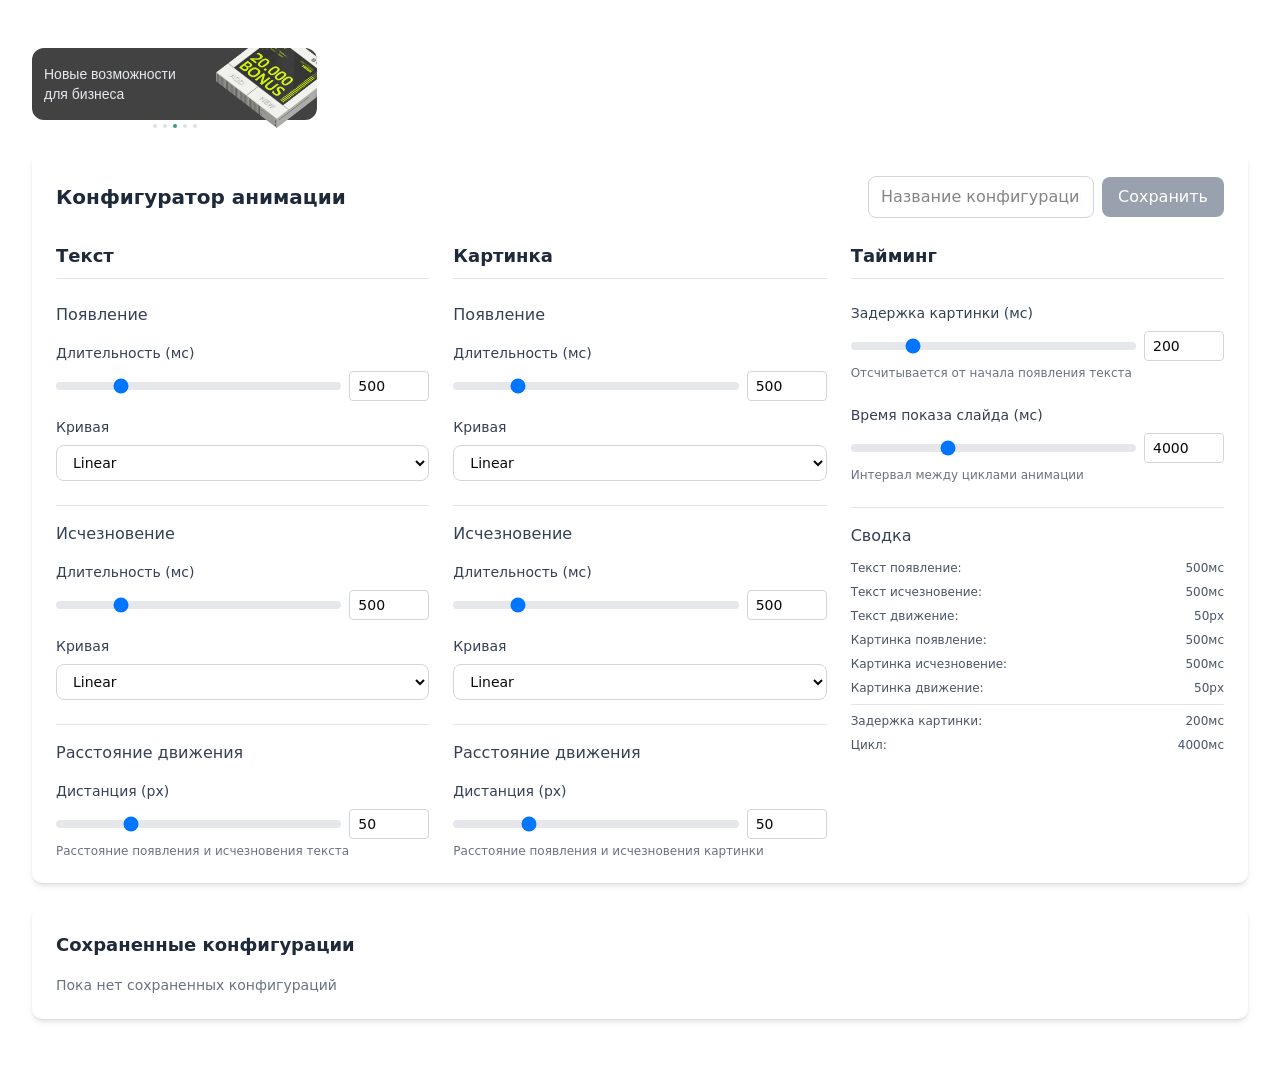
==== index.html @ 995ce8f1 "init" ====
<!doctype html>
<!-- saved from url=(0041)https://zaffre-input-53013855.figma.site/ -->
<html lang="en">
  <head>
    <meta http-equiv="Content-Type" content="text/html; charset=UTF-8" />

    <noscript>
      <style>
        #container {
          display: none;
        }
      </style>
    </noscript>

    <meta name="viewport" content="width=device-width, initial-scale=1" />
    <meta name="color-scheme" content="light dark" />
    <link
      rel="preload"
      href="./files/sites-runtime.33e2ee7bb17c42f7a05f714ed67ab906b1bcf091eed03f65b17c30067e8dbd40.js"
      as="script"
      crossorigin=""
    />
    <link
      rel="preload"
      href="./_components/v2/6a77765667ac644feba2168e6956f814914cbc29.js"
      as="script"
      crossorigin=""
    />
    <link
      rel="preload"
      href="./_json/efdc1a0b-e79f-48b9-a62d-fa01b9e9d034/_index.json"
      as="fetch"
    />
    <style id="reset-css">
      @layer figreset,figoverridable,reset,theme,base,figutils,components,utilities;
      @layer figoverridable {
        :root {
          font-synthesis: none;
        }
      }
      @layer figutils {
        :root {
          --banner-height: 48px;
          --banner-height-v2: 40px;
          --full-height-with-banner: calc(100dvh - var(--banner-height));
        }
        @media (max-width: 600px) {
          .banner-v2-container {
            left: 0 !important;
            right: 0 !important;
            margin: 0 auto !important;
          }
        }
        .wrapper-with-banner .min-h-screen {
          min-height: var(--full-height-with-banner);
        }
        .wrapper-with-banner .h-screen {
          height: var(--full-height-with-banner);
        }
      }
    </style>
    <style id="font-faces-0"></style>
    <style id="body-background-color">
      body:has([data-breakpoint-id='node-0_4']) {
        background-color: #fff;
      }
    </style>
    <style id="ssr-css">
      #container .css-uwf2km {
        position: relative;
        flex: 1 0 0;
        display: block;
      }
      #container .css-exq74d {
        min-width: 1px;
        min-height: 1px;
        width: 100%;
        height: 100dvh;
      }
      #container .css-j9f0op {
        width: 100%;
        height: 100%;
      }
    </style>
    <script>
      window.__serverRenderedCSSClassNames = {
        'css-uwf2km':
          '{"position":"relative","flex":"1 0 0","display":"block"}',
        'css-exq74d':
          '{"minWidth":1,"minHeight":1,"width":"100%","height":"100dvh"}',
        'css-j9f0op': '{"width":"100%","height":"100%"}',
      };
    </script>
    <meta
      id="meta-6e6nez"
      name="description"
      content="Enhance your website with dynamic, looping banner animations that seamlessly transition content by fading out text and images for a captivating user experience."
    />
    <meta id="meta-kzxqnz" name="title" content="Добавить анимацию баннера" />
    <meta id="meta-yw3oin" name="robots" content="noindex" />
    <meta id="meta-1ab1uk" name="twitter:card" content="summary_large_image" />
    <meta
      id="meta-fnr44y"
      name="twitter:url"
      content="https://zaffre-input-53013855.figma.site/"
    />
    <meta
      id="meta-guh5e0"
      name="twitter:title"
      content="Добавить анимацию баннера"
    />
    <meta
      id="meta-blaiqk"
      name="twitter:description"
      content="Enhance your website with dynamic, looping banner animations that seamlessly transition content by fading out text and images for a captivating user experience."
    />
    <meta
      id="meta-duuiu5"
      property="og:title"
      content="Добавить анимацию баннера"
    />
    <meta
      id="meta-ogv755"
      property="og:description"
      content="Enhance your website with dynamic, looping banner animations that seamlessly transition content by fading out text and images for a captivating user experience."
    />
    <meta id="meta-zfz6ci" property="og:type" content="website" />
    <meta
      id="meta-oncyjb"
      property="og:url"
      content="https://zaffre-input-53013855.figma.site/"
    />
    <meta
      id="meta-xc6xl4"
      property="og:site_name"
      content="Добавить анимацию баннера"
    />
    <title id="title-nl6uei">Добавить анимацию баннера</title>
    <link
      rel="stylesheet"
      href="./files/6a77765667ac644feba2168e6956f814914cbc29.css"
    />
  </head>
  <body>
    <script data-template-id="country-code">
      window.__cf_country = 'RU';
    </script>
    <script type="module">
      import { SitesRuntime } from './files/sites-runtime.33e2ee7bb17c42f7a05f714ed67ab906b1bcf091eed03f65b17c30067e8dbd40.js';
      const sitesRuntime = new SitesRuntime({
        container: document.getElementById('container'),
        env: 'published',
        bundleId: 'efdc1a0b-e79f-48b9-a62d-fa01b9e9d034',

        loadComponentsOverNetwork: true,
        assetsVersion: 'v11',
        fontsVersion: 'v1',
        videosVersion: 'v1',
        codeComponentsVersion: 'v2',
        withBaseStyles: false,
        reportingDomain: 'https://www.figma.com',
        bundleCreationDate: '2026-03-18 10:50:00 UTC',
        isFigmake: true,
        enableMetaTags: true,
      });
    </script>

    <div id="container">
      <div>
        <div>
          <div class="tailwind css-uwf2km css-exq74d">
            <div class="min-h-screen w-full bg-white overflow-y-auto">
              <div class="flex flex-col gap-[24px] px-8 py-12">
                <div
                  class="content-stretch flex flex-col gap-[4px] items-start relative w-[285px]"
                  data-name="Widget/PromoBanners"
                >
                  <div
                    class="content-stretch flex flex-col items-start relative shrink-0 w-[285px]"
                    data-name="BannerBlock"
                  >
                    <div
                      class="h-[72px] relative rounded-[12px] shrink-0 w-full"
                      data-name="BannerContent"
                      style="background-color: rgb(66, 66, 66)"
                    >
                      <div
                        class="absolute h-[72px] left-[183px] top-0 w-[102px]"
                        data-name="Image"
                      >
                        <div
                          class="absolute h-[104px] left-0 mask-alpha mask-intersect mask-no-clip mask-no-repeat mask-position-[0px_24px] mask-size-[102px_80px] top-[-24px] w-[134px]"
                          data-name="Image"
                          style="
                            mask-image: url('data:image/svg+xml,%3Csvg%20preserveAspectRatio%3D%22none%22%20width%3D%22100%25%22%20height%3D%22100%25%22%20overflow%3D%22visible%22%20style%3D%22display%3A%20block%3B%22%20viewBox%3D%220%200%20102%2080%22%20fill%3D%22none%22%20xmlns%3D%22http%3A%2F%2Fwww.w3.org%2F2000%2Fsvg%22%3E%0A%3Cpath%20id%3D%22Mask%22%20d%3D%22M0%200H90C96.6274%200%20102%205.37258%20102%2012V80H0V0Z%22%20fill%3D%22var(--fill-0%2C%20%23D9D9D9)%22%2F%3E%0A%3C%2Fsvg%3E%0A');
                          "
                        >
                          <div
                            class="absolute inset-0 overflow-hidden pointer-events-none"
                          >
                            <img
                              alt=""
                              class="absolute h-[114.94%] left-[-3.82%] top-[-4.17%] w-[108.35%]"
                              src="./_assets/v11/16a9fde8a5bc0a83aedd938e24d56d8e72f2ae4b.webp"
                              style="opacity: 1; transform: none"
                            />
                          </div>
                        </div>
                      </div>
                      <div
                        class="absolute left-[12px] top-[16px] w-[171px] overflow-hidden"
                      >
                        <div
                          class="content-stretch flex flex-col items-start w-full"
                          data-name="Text"
                          style="opacity: 1; transform: none"
                        >
                          <p
                            class="font-[&#39;SB_Sans_Interface:Semibold&#39;,sans-serif] leading-[20px] not-italic relative shrink-0 text-[#e6e8ef] text-[14px] w-full"
                          >
                            <span
                              >Новые возможности<br aria-hidden="true" /></span
                            ><span>для бизнеса</span>
                          </p>
                        </div>
                      </div>
                    </div>
                  </div>
                  <div
                    class="content-stretch flex flex-col items-center relative shrink-0 w-full"
                    data-name="Timeline Layout"
                  >
                    <div
                      class="content-stretch flex gap-[6px] h-[4px] items-start relative shrink-0"
                      data-name="TimeLine Pager"
                    >
                      <div
                        class="rounded-[4px] shrink-0 size-[4px] transition-colors duration-300"
                        data-name="Step"
                        style="background-color: rgb(221, 224, 234)"
                      ></div>
                      <div
                        class="rounded-[4px] shrink-0 size-[4px] transition-colors duration-300"
                        data-name="Step"
                        style="background-color: rgb(221, 224, 234)"
                      ></div>
                      <div
                        class="rounded-[4px] shrink-0 size-[4px] transition-colors duration-300"
                        data-name="Step"
                        style="background-color: rgb(56, 159, 116)"
                      ></div>
                      <div
                        class="rounded-[4px] shrink-0 size-[4px] transition-colors duration-300"
                        data-name="Step"
                        style="background-color: rgb(221, 224, 234)"
                      ></div>
                      <div
                        class="rounded-[4px] shrink-0 size-[4px] transition-colors duration-300"
                        data-name="Step"
                        style="background-color: rgb(221, 224, 234)"
                      ></div>
                    </div>
                  </div>
                </div>
                <div class="w-full bg-white rounded-lg shadow-md p-6">
                  <div class="flex items-center justify-between mb-6">
                    <h2 class="text-xl font-semibold text-gray-800">
                      Конфигуратор анимации
                    </h2>
                    <div class="flex items-center gap-2">
                      <input
                        type="text"
                        placeholder="Название конфигурации"
                        class="px-3 py-2 border border-gray-300 rounded-md focus:outline-none focus:ring-2 focus:ring-blue-500"
                        value=""
                      /><button
                        disabled=""
                        class="px-4 py-2 bg-blue-600 text-white rounded-md hover:bg-blue-700 disabled:bg-gray-400 disabled:cursor-not-allowed transition-colors"
                      >
                        Сохранить
                      </button>
                    </div>
                  </div>
                  <div class="grid grid-cols-3 gap-6">
                    <div class="space-y-6">
                      <h3
                        class="text-lg font-semibold text-gray-800 border-b pb-2"
                      >
                        Текст
                      </h3>
                      <div class="space-y-4">
                        <h4 class="text-md font-medium text-gray-700">
                          Появление
                        </h4>
                        <div>
                          <label
                            class="block text-sm font-medium text-gray-700 mb-2"
                            >Длительность (мс)</label
                          >
                          <div class="flex items-center gap-2">
                            <input
                              type="range"
                              min="100"
                              max="2000"
                              step="50"
                              class="flex-1 h-2 bg-gray-200 rounded-lg appearance-none cursor-pointer"
                              value="500"
                            /><input
                              type="number"
                              class="w-20 px-2 py-1 border border-gray-300 rounded text-sm"
                              value="500"
                            />
                          </div>
                        </div>
                        <div>
                          <label
                            class="block text-sm font-medium text-gray-700 mb-2"
                            >Кривая</label
                          ><select
                            class="w-full px-3 py-2 border border-gray-300 rounded-md focus:outline-none focus:ring-2 focus:ring-blue-500 text-sm"
                          >
                            <option value="linear">Linear</option>
                            <option value="easeIn">Ease In</option>
                            <option value="easeOut">Ease Out</option>
                            <option value="easeInOut">Ease In Out</option>
                            <option value="circIn">Circ In</option>
                            <option value="circOut">Circ Out</option>
                            <option value="circInOut">Circ In Out</option>
                            <option value="backIn">Back In</option>
                            <option value="backOut">Back Out</option>
                            <option value="backInOut">Back In Out</option>
                          </select>
                        </div>
                      </div>
                      <div class="space-y-4 pt-4 border-t">
                        <h4 class="text-md font-medium text-gray-700">
                          Исчезновение
                        </h4>
                        <div>
                          <label
                            class="block text-sm font-medium text-gray-700 mb-2"
                            >Длительность (мс)</label
                          >
                          <div class="flex items-center gap-2">
                            <input
                              type="range"
                              min="100"
                              max="2000"
                              step="50"
                              class="flex-1 h-2 bg-gray-200 rounded-lg appearance-none cursor-pointer"
                              value="500"
                            /><input
                              type="number"
                              class="w-20 px-2 py-1 border border-gray-300 rounded text-sm"
                              value="500"
                            />
                          </div>
                        </div>
                        <div>
                          <label
                            class="block text-sm font-medium text-gray-700 mb-2"
                            >Кривая</label
                          ><select
                            class="w-full px-3 py-2 border border-gray-300 rounded-md focus:outline-none focus:ring-2 focus:ring-blue-500 text-sm"
                          >
                            <option value="linear">Linear</option>
                            <option value="easeIn">Ease In</option>
                            <option value="easeOut">Ease Out</option>
                            <option value="easeInOut">Ease In Out</option>
                            <option value="circIn">Circ In</option>
                            <option value="circOut">Circ Out</option>
                            <option value="circInOut">Circ In Out</option>
                            <option value="backIn">Back In</option>
                            <option value="backOut">Back Out</option>
                            <option value="backInOut">Back In Out</option>
                          </select>
                        </div>
                      </div>
                      <div class="space-y-4 pt-4 border-t">
                        <h4 class="text-md font-medium text-gray-700">
                          Расстояние движения
                        </h4>
                        <div>
                          <label
                            class="block text-sm font-medium text-gray-700 mb-2"
                            >Дистанция (px)</label
                          >
                          <div class="flex items-center gap-2">
                            <input
                              type="range"
                              min="0"
                              max="200"
                              step="5"
                              class="flex-1 h-2 bg-gray-200 rounded-lg appearance-none cursor-pointer"
                              value="50"
                            /><input
                              type="number"
                              class="w-20 px-2 py-1 border border-gray-300 rounded text-sm"
                              value="50"
                            />
                          </div>
                          <p class="text-xs text-gray-500 mt-1">
                            Расстояние появления и исчезновения текста
                          </p>
                        </div>
                      </div>
                    </div>
                    <div class="space-y-6">
                      <h3
                        class="text-lg font-semibold text-gray-800 border-b pb-2"
                      >
                        Картинка
                      </h3>
                      <div class="space-y-4">
                        <h4 class="text-md font-medium text-gray-700">
                          Появление
                        </h4>
                        <div>
                          <label
                            class="block text-sm font-medium text-gray-700 mb-2"
                            >Длительность (мс)</label
                          >
                          <div class="flex items-center gap-2">
                            <input
                              type="range"
                              min="100"
                              max="2000"
                              step="50"
                              class="flex-1 h-2 bg-gray-200 rounded-lg appearance-none cursor-pointer"
                              value="500"
                            /><input
                              type="number"
                              class="w-20 px-2 py-1 border border-gray-300 rounded text-sm"
                              value="500"
                            />
                          </div>
                        </div>
                        <div>
                          <label
                            class="block text-sm font-medium text-gray-700 mb-2"
                            >Кривая</label
                          ><select
                            class="w-full px-3 py-2 border border-gray-300 rounded-md focus:outline-none focus:ring-2 focus:ring-blue-500 text-sm"
                          >
                            <option value="linear">Linear</option>
                            <option value="easeIn">Ease In</option>
                            <option value="easeOut">Ease Out</option>
                            <option value="easeInOut">Ease In Out</option>
                            <option value="circIn">Circ In</option>
                            <option value="circOut">Circ Out</option>
                            <option value="circInOut">Circ In Out</option>
                            <option value="backIn">Back In</option>
                            <option value="backOut">Back Out</option>
                            <option value="backInOut">Back In Out</option>
                          </select>
                        </div>
                      </div>
                      <div class="space-y-4 pt-4 border-t">
                        <h4 class="text-md font-medium text-gray-700">
                          Исчезновение
                        </h4>
                        <div>
                          <label
                            class="block text-sm font-medium text-gray-700 mb-2"
                            >Длительность (мс)</label
                          >
                          <div class="flex items-center gap-2">
                            <input
                              type="range"
                              min="100"
                              max="2000"
                              step="50"
                              class="flex-1 h-2 bg-gray-200 rounded-lg appearance-none cursor-pointer"
                              value="500"
                            /><input
                              type="number"
                              class="w-20 px-2 py-1 border border-gray-300 rounded text-sm"
                              value="500"
                            />
                          </div>
                        </div>
                        <div>
                          <label
                            class="block text-sm font-medium text-gray-700 mb-2"
                            >Кривая</label
                          ><select
                            class="w-full px-3 py-2 border border-gray-300 rounded-md focus:outline-none focus:ring-2 focus:ring-blue-500 text-sm"
                          >
                            <option value="linear">Linear</option>
                            <option value="easeIn">Ease In</option>
                            <option value="easeOut">Ease Out</option>
                            <option value="easeInOut">Ease In Out</option>
                            <option value="circIn">Circ In</option>
                            <option value="circOut">Circ Out</option>
                            <option value="circInOut">Circ In Out</option>
                            <option value="backIn">Back In</option>
                            <option value="backOut">Back Out</option>
                            <option value="backInOut">Back In Out</option>
                          </select>
                        </div>
                      </div>
                      <div class="space-y-4 pt-4 border-t">
                        <h4 class="text-md font-medium text-gray-700">
                          Расстояние движения
                        </h4>
                        <div>
                          <label
                            class="block text-sm font-medium text-gray-700 mb-2"
                            >Дистанция (px)</label
                          >
                          <div class="flex items-center gap-2">
                            <input
                              type="range"
                              min="0"
                              max="200"
                              step="5"
                              class="flex-1 h-2 bg-gray-200 rounded-lg appearance-none cursor-pointer"
                              value="50"
                            /><input
                              type="number"
                              class="w-20 px-2 py-1 border border-gray-300 rounded text-sm"
                              value="50"
                            />
                          </div>
                          <p class="text-xs text-gray-500 mt-1">
                            Расстояние появления и исчезновения картинки
                          </p>
                        </div>
                      </div>
                    </div>
                    <div class="space-y-6">
                      <h3
                        class="text-lg font-semibold text-gray-800 border-b pb-2"
                      >
                        Тайминг
                      </h3>
                      <div class="space-y-6">
                        <div>
                          <label
                            class="block text-sm font-medium text-gray-700 mb-2"
                            >Задержка картинки (мс)</label
                          >
                          <div class="flex items-center gap-2">
                            <input
                              type="range"
                              min="0"
                              max="1000"
                              step="50"
                              class="flex-1 h-2 bg-gray-200 rounded-lg appearance-none cursor-pointer"
                              value="200"
                            /><input
                              type="number"
                              class="w-20 px-2 py-1 border border-gray-300 rounded text-sm"
                              value="200"
                            />
                          </div>
                          <p class="text-xs text-gray-500 mt-1">
                            Отсчитывается от начала появления текста
                          </p>
                        </div>
                        <div>
                          <label
                            class="block text-sm font-medium text-gray-700 mb-2"
                            >Время показа слайда (мс)</label
                          >
                          <div class="flex items-center gap-2">
                            <input
                              type="range"
                              min="1000"
                              max="10000"
                              step="500"
                              class="flex-1 h-2 bg-gray-200 rounded-lg appearance-none cursor-pointer"
                              value="4000"
                            /><input
                              type="number"
                              class="w-20 px-2 py-1 border border-gray-300 rounded text-sm"
                              value="4000"
                            />
                          </div>
                          <p class="text-xs text-gray-500 mt-1">
                            Интервал между циклами анимации
                          </p>
                        </div>
                        <div class="pt-4 border-t">
                          <h4 class="text-md font-medium text-gray-700 mb-3">
                            Сводка
                          </h4>
                          <div class="space-y-2 text-xs text-gray-600">
                            <div class="flex justify-between">
                              <span>Текст появление:</span
                              ><span class="font-medium">500мс</span>
                            </div>
                            <div class="flex justify-between">
                              <span>Текст исчезновение:</span
                              ><span class="font-medium">500мс</span>
                            </div>
                            <div class="flex justify-between">
                              <span>Текст движение:</span
                              ><span class="font-medium">50px</span>
                            </div>
                            <div class="flex justify-between">
                              <span>Картинка появление:</span
                              ><span class="font-medium">500мс</span>
                            </div>
                            <div class="flex justify-between">
                              <span>Картинка исчезновение:</span
                              ><span class="font-medium">500мс</span>
                            </div>
                            <div class="flex justify-between">
                              <span>Картинка движение:</span
                              ><span class="font-medium">50px</span>
                            </div>
                            <div class="flex justify-between pt-2 border-t">
                              <span>Задержка картинки:</span
                              ><span class="font-medium">200мс</span>
                            </div>
                            <div class="flex justify-between">
                              <span>Цикл:</span
                              ><span class="font-medium">4000мс</span>
                            </div>
                          </div>
                        </div>
                      </div>
                    </div>
                  </div>
                </div>
                <div class="w-full bg-white rounded-lg shadow-md p-6">
                  <h3 class="text-lg font-semibold text-gray-800 mb-4">
                    Сохраненные конфигурации
                  </h3>
                  <p class="text-gray-500 text-sm">
                    Пока нет сохраненных конфигураций
                  </p>
                </div>
              </div>
            </div>
          </div>
        </div>
      </div>
    </div>

    <noscript data-nosnippet="">
      <main
        style="
          height: 100vh;
          width: 100vw;
          background-color: white;
          display: flex;
          flex-direction: column;
          align-items: center;
          justify-content: center;
          text-align: center;
        "
      >
        <h1 style="font-size: 24px; padding: 8px; color: black">
          This site requires JavaScript
        </h1>
        <p style="font-size: 16px; padding: 8px; color: #00000080">
          To view this website, enable JavaScript in your browser settings and
          reload the page.
        </p>
        <form style="margin-top: 12px" action="">
          <button
            type="submit"
            style="
              font-size: 14px;
              color: black;
              border: 1px solid #0000001a;
              border-radius: 5px;
              width: 256px;
              height: 32px;
            "
          >
            Reload page
          </button>
        </form>
      </main>
    </noscript>
  </body>
</html>
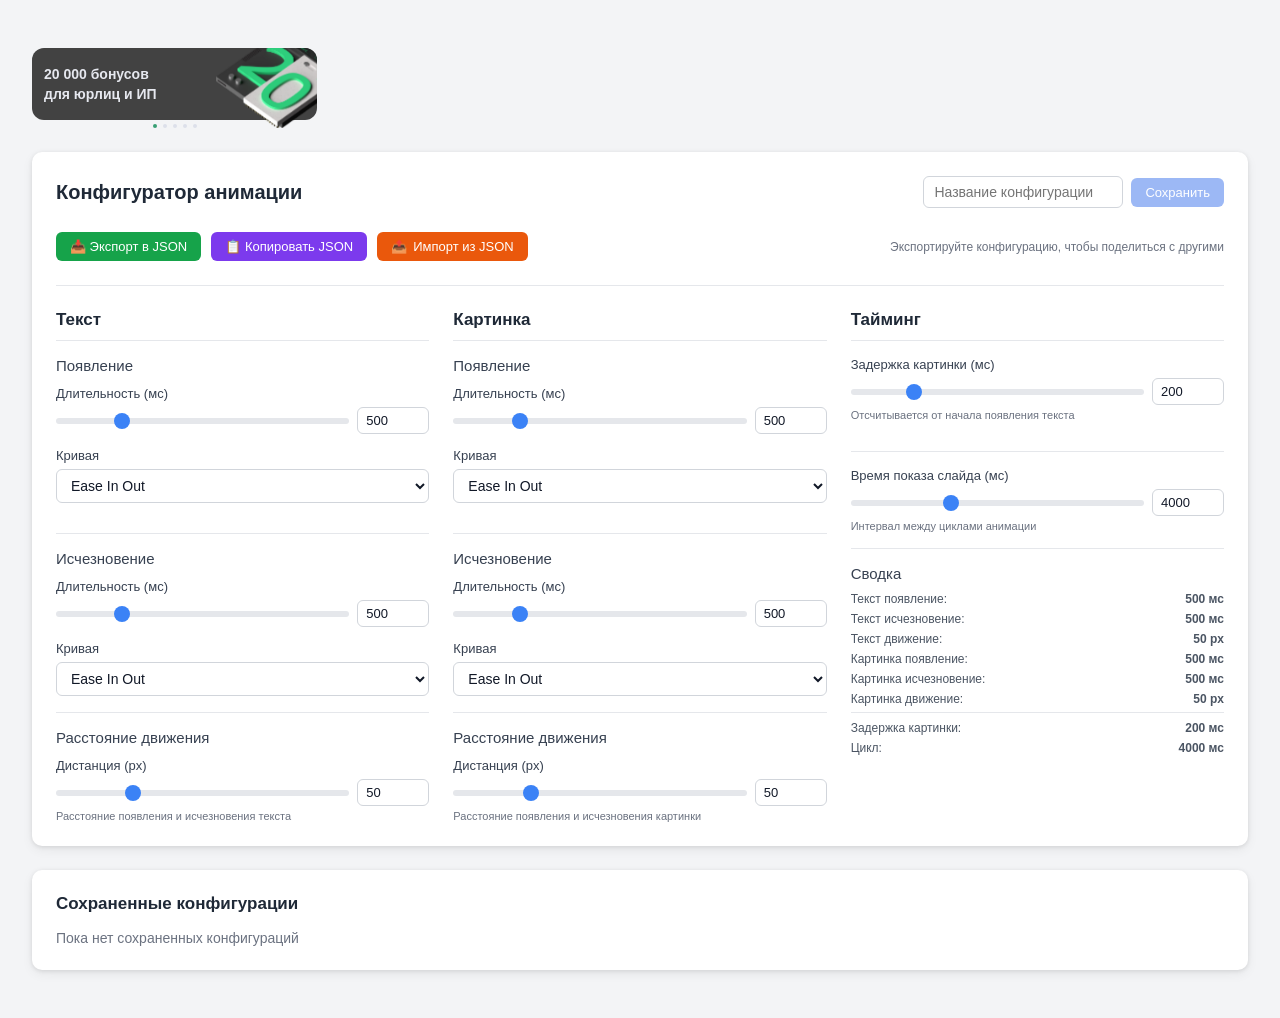
==== commit c9ebc703: "init" ====
--- a/index.html
+++ b/index.html
@@ -1,680 +1,969 @@
-<!doctype html>
-<!-- saved from url=(0041)https://zaffre-input-53013855.figma.site/ -->
-<html lang="en">
-  <head>
-    <meta http-equiv="Content-Type" content="text/html; charset=UTF-8" />
-
-    <noscript>
-      <style>
-        #container {
-          display: none;
-        }
-      </style>
-    </noscript>
-
-    <meta name="viewport" content="width=device-width, initial-scale=1" />
-    <meta name="color-scheme" content="light dark" />
-    <link
-      rel="preload"
-      href="./files/sites-runtime.33e2ee7bb17c42f7a05f714ed67ab906b1bcf091eed03f65b17c30067e8dbd40.js"
-      as="script"
-      crossorigin=""
-    />
-    <link
-      rel="preload"
-      href="./_components/v2/6a77765667ac644feba2168e6956f814914cbc29.js"
-      as="script"
-      crossorigin=""
-    />
-    <link
-      rel="preload"
-      href="./_json/efdc1a0b-e79f-48b9-a62d-fa01b9e9d034/_index.json"
-      as="fetch"
-    />
-    <style id="reset-css">
-      @layer figreset,figoverridable,reset,theme,base,figutils,components,utilities;
-      @layer figoverridable {
-        :root {
-          font-synthesis: none;
-        }
-      }
-      @layer figutils {
-        :root {
-          --banner-height: 48px;
-          --banner-height-v2: 40px;
-          --full-height-with-banner: calc(100dvh - var(--banner-height));
-        }
-        @media (max-width: 600px) {
-          .banner-v2-container {
-            left: 0 !important;
-            right: 0 !important;
-            margin: 0 auto !important;
-          }
-        }
-        .wrapper-with-banner .min-h-screen {
-          min-height: var(--full-height-with-banner);
-        }
-        .wrapper-with-banner .h-screen {
-          height: var(--full-height-with-banner);
-        }
-      }
-    </style>
-    <style id="font-faces-0"></style>
-    <style id="body-background-color">
-      body:has([data-breakpoint-id='node-0_4']) {
-        background-color: #fff;
-      }
-    </style>
-    <style id="ssr-css">
-      #container .css-uwf2km {
-        position: relative;
-        flex: 1 0 0;
-        display: block;
-      }
-      #container .css-exq74d {
-        min-width: 1px;
-        min-height: 1px;
-        width: 100%;
-        height: 100dvh;
-      }
-      #container .css-j9f0op {
-        width: 100%;
-        height: 100%;
-      }
-    </style>
-    <script>
-      window.__serverRenderedCSSClassNames = {
-        'css-uwf2km':
-          '{"position":"relative","flex":"1 0 0","display":"block"}',
-        'css-exq74d':
-          '{"minWidth":1,"minHeight":1,"width":"100%","height":"100dvh"}',
-        'css-j9f0op': '{"width":"100%","height":"100%"}',
-      };
-    </script>
-    <meta
-      id="meta-6e6nez"
-      name="description"
-      content="Enhance your website with dynamic, looping banner animations that seamlessly transition content by fading out text and images for a captivating user experience."
-    />
-    <meta id="meta-kzxqnz" name="title" content="Добавить анимацию баннера" />
-    <meta id="meta-yw3oin" name="robots" content="noindex" />
-    <meta id="meta-1ab1uk" name="twitter:card" content="summary_large_image" />
-    <meta
-      id="meta-fnr44y"
-      name="twitter:url"
-      content="https://zaffre-input-53013855.figma.site/"
-    />
-    <meta
-      id="meta-guh5e0"
-      name="twitter:title"
-      content="Добавить анимацию баннера"
-    />
-    <meta
-      id="meta-blaiqk"
-      name="twitter:description"
-      content="Enhance your website with dynamic, looping banner animations that seamlessly transition content by fading out text and images for a captivating user experience."
-    />
-    <meta
-      id="meta-duuiu5"
-      property="og:title"
-      content="Добавить анимацию баннера"
-    />
-    <meta
-      id="meta-ogv755"
-      property="og:description"
-      content="Enhance your website with dynamic, looping banner animations that seamlessly transition content by fading out text and images for a captivating user experience."
-    />
-    <meta id="meta-zfz6ci" property="og:type" content="website" />
-    <meta
-      id="meta-oncyjb"
-      property="og:url"
-      content="https://zaffre-input-53013855.figma.site/"
-    />
-    <meta
-      id="meta-xc6xl4"
-      property="og:site_name"
-      content="Добавить анимацию баннера"
-    />
-    <title id="title-nl6uei">Добавить анимацию баннера</title>
-    <link
-      rel="stylesheet"
-      href="./files/6a77765667ac644feba2168e6956f814914cbc29.css"
-    />
-  </head>
-  <body>
-    <script data-template-id="country-code">
-      window.__cf_country = 'RU';
-    </script>
-    <script type="module">
-      import { SitesRuntime } from './files/sites-runtime.33e2ee7bb17c42f7a05f714ed67ab906b1bcf091eed03f65b17c30067e8dbd40.js';
-      const sitesRuntime = new SitesRuntime({
-        container: document.getElementById('container'),
-        env: 'published',
-        bundleId: 'efdc1a0b-e79f-48b9-a62d-fa01b9e9d034',
-
-        loadComponentsOverNetwork: true,
-        assetsVersion: 'v11',
-        fontsVersion: 'v1',
-        videosVersion: 'v1',
-        codeComponentsVersion: 'v2',
-        withBaseStyles: false,
-        reportingDomain: 'https://www.figma.com',
-        bundleCreationDate: '2026-03-18 10:50:00 UTC',
-        isFigmake: true,
-        enableMetaTags: true,
-      });
-    </script>
-
-    <div id="container">
-      <div>
-        <div>
-          <div class="tailwind css-uwf2km css-exq74d">
-            <div class="min-h-screen w-full bg-white overflow-y-auto">
-              <div class="flex flex-col gap-[24px] px-8 py-12">
-                <div
-                  class="content-stretch flex flex-col gap-[4px] items-start relative w-[285px]"
-                  data-name="Widget/PromoBanners"
-                >
-                  <div
-                    class="content-stretch flex flex-col items-start relative shrink-0 w-[285px]"
-                    data-name="BannerBlock"
-                  >
-                    <div
-                      class="h-[72px] relative rounded-[12px] shrink-0 w-full"
-                      data-name="BannerContent"
-                      style="background-color: rgb(66, 66, 66)"
-                    >
-                      <div
-                        class="absolute h-[72px] left-[183px] top-0 w-[102px]"
-                        data-name="Image"
-                      >
-                        <div
-                          class="absolute h-[104px] left-0 mask-alpha mask-intersect mask-no-clip mask-no-repeat mask-position-[0px_24px] mask-size-[102px_80px] top-[-24px] w-[134px]"
-                          data-name="Image"
-                          style="
-                            mask-image: url('data:image/svg+xml,%3Csvg%20preserveAspectRatio%3D%22none%22%20width%3D%22100%25%22%20height%3D%22100%25%22%20overflow%3D%22visible%22%20style%3D%22display%3A%20block%3B%22%20viewBox%3D%220%200%20102%2080%22%20fill%3D%22none%22%20xmlns%3D%22http%3A%2F%2Fwww.w3.org%2F2000%2Fsvg%22%3E%0A%3Cpath%20id%3D%22Mask%22%20d%3D%22M0%200H90C96.6274%200%20102%205.37258%20102%2012V80H0V0Z%22%20fill%3D%22var(--fill-0%2C%20%23D9D9D9)%22%2F%3E%0A%3C%2Fsvg%3E%0A');
-                          "
-                        >
-                          <div
-                            class="absolute inset-0 overflow-hidden pointer-events-none"
-                          >
-                            <img
-                              alt=""
-                              class="absolute h-[114.94%] left-[-3.82%] top-[-4.17%] w-[108.35%]"
-                              src="./_assets/v11/16a9fde8a5bc0a83aedd938e24d56d8e72f2ae4b.webp"
-                              style="opacity: 1; transform: none"
-                            />
-                          </div>
-                        </div>
-                      </div>
-                      <div
-                        class="absolute left-[12px] top-[16px] w-[171px] overflow-hidden"
-                      >
-                        <div
-                          class="content-stretch flex flex-col items-start w-full"
-                          data-name="Text"
-                          style="opacity: 1; transform: none"
-                        >
-                          <p
-                            class="font-[&#39;SB_Sans_Interface:Semibold&#39;,sans-serif] leading-[20px] not-italic relative shrink-0 text-[#e6e8ef] text-[14px] w-full"
-                          >
-                            <span
-                              >Новые возможности<br aria-hidden="true" /></span
-                            ><span>для бизнеса</span>
-                          </p>
-                        </div>
-                      </div>
-                    </div>
-                  </div>
-                  <div
-                    class="content-stretch flex flex-col items-center relative shrink-0 w-full"
-                    data-name="Timeline Layout"
-                  >
-                    <div
-                      class="content-stretch flex gap-[6px] h-[4px] items-start relative shrink-0"
-                      data-name="TimeLine Pager"
-                    >
-                      <div
-                        class="rounded-[4px] shrink-0 size-[4px] transition-colors duration-300"
-                        data-name="Step"
-                        style="background-color: rgb(221, 224, 234)"
-                      ></div>
-                      <div
-                        class="rounded-[4px] shrink-0 size-[4px] transition-colors duration-300"
-                        data-name="Step"
-                        style="background-color: rgb(221, 224, 234)"
-                      ></div>
-                      <div
-                        class="rounded-[4px] shrink-0 size-[4px] transition-colors duration-300"
-                        data-name="Step"
-                        style="background-color: rgb(56, 159, 116)"
-                      ></div>
-                      <div
-                        class="rounded-[4px] shrink-0 size-[4px] transition-colors duration-300"
-                        data-name="Step"
-                        style="background-color: rgb(221, 224, 234)"
-                      ></div>
-                      <div
-                        class="rounded-[4px] shrink-0 size-[4px] transition-colors duration-300"
-                        data-name="Step"
-                        style="background-color: rgb(221, 224, 234)"
-                      ></div>
-                    </div>
-                  </div>
-                </div>
-                <div class="w-full bg-white rounded-lg shadow-md p-6">
-                  <div class="flex items-center justify-between mb-6">
-                    <h2 class="text-xl font-semibold text-gray-800">
-                      Конфигуратор анимации
-                    </h2>
-                    <div class="flex items-center gap-2">
-                      <input
-                        type="text"
-                        placeholder="Название конфигурации"
-                        class="px-3 py-2 border border-gray-300 rounded-md focus:outline-none focus:ring-2 focus:ring-blue-500"
-                        value=""
-                      /><button
-                        disabled=""
-                        class="px-4 py-2 bg-blue-600 text-white rounded-md hover:bg-blue-700 disabled:bg-gray-400 disabled:cursor-not-allowed transition-colors"
-                      >
-                        Сохранить
-                      </button>
-                    </div>
-                  </div>
-                  <div class="grid grid-cols-3 gap-6">
-                    <div class="space-y-6">
-                      <h3
-                        class="text-lg font-semibold text-gray-800 border-b pb-2"
-                      >
-                        Текст
-                      </h3>
-                      <div class="space-y-4">
-                        <h4 class="text-md font-medium text-gray-700">
-                          Появление
-                        </h4>
-                        <div>
-                          <label
-                            class="block text-sm font-medium text-gray-700 mb-2"
-                            >Длительность (мс)</label
-                          >
-                          <div class="flex items-center gap-2">
-                            <input
-                              type="range"
-                              min="100"
-                              max="2000"
-                              step="50"
-                              class="flex-1 h-2 bg-gray-200 rounded-lg appearance-none cursor-pointer"
-                              value="500"
-                            /><input
-                              type="number"
-                              class="w-20 px-2 py-1 border border-gray-300 rounded text-sm"
-                              value="500"
-                            />
-                          </div>
-                        </div>
-                        <div>
-                          <label
-                            class="block text-sm font-medium text-gray-700 mb-2"
-                            >Кривая</label
-                          ><select
-                            class="w-full px-3 py-2 border border-gray-300 rounded-md focus:outline-none focus:ring-2 focus:ring-blue-500 text-sm"
-                          >
-                            <option value="linear">Linear</option>
-                            <option value="easeIn">Ease In</option>
-                            <option value="easeOut">Ease Out</option>
-                            <option value="easeInOut">Ease In Out</option>
-                            <option value="circIn">Circ In</option>
-                            <option value="circOut">Circ Out</option>
-                            <option value="circInOut">Circ In Out</option>
-                            <option value="backIn">Back In</option>
-                            <option value="backOut">Back Out</option>
-                            <option value="backInOut">Back In Out</option>
-                          </select>
-                        </div>
-                      </div>
-                      <div class="space-y-4 pt-4 border-t">
-                        <h4 class="text-md font-medium text-gray-700">
-                          Исчезновение
-                        </h4>
-                        <div>
-                          <label
-                            class="block text-sm font-medium text-gray-700 mb-2"
-                            >Длительность (мс)</label
-                          >
-                          <div class="flex items-center gap-2">
-                            <input
-                              type="range"
-                              min="100"
-                              max="2000"
-                              step="50"
-                              class="flex-1 h-2 bg-gray-200 rounded-lg appearance-none cursor-pointer"
-                              value="500"
-                            /><input
-                              type="number"
-                              class="w-20 px-2 py-1 border border-gray-300 rounded text-sm"
-                              value="500"
-                            />
-                          </div>
-                        </div>
-                        <div>
-                          <label
-                            class="block text-sm font-medium text-gray-700 mb-2"
-                            >Кривая</label
-                          ><select
-                            class="w-full px-3 py-2 border border-gray-300 rounded-md focus:outline-none focus:ring-2 focus:ring-blue-500 text-sm"
-                          >
-                            <option value="linear">Linear</option>
-                            <option value="easeIn">Ease In</option>
-                            <option value="easeOut">Ease Out</option>
-                            <option value="easeInOut">Ease In Out</option>
-                            <option value="circIn">Circ In</option>
-                            <option value="circOut">Circ Out</option>
-                            <option value="circInOut">Circ In Out</option>
-                            <option value="backIn">Back In</option>
-                            <option value="backOut">Back Out</option>
-                            <option value="backInOut">Back In Out</option>
-                          </select>
-                        </div>
-                      </div>
-                      <div class="space-y-4 pt-4 border-t">
-                        <h4 class="text-md font-medium text-gray-700">
-                          Расстояние движения
-                        </h4>
-                        <div>
-                          <label
-                            class="block text-sm font-medium text-gray-700 mb-2"
-                            >Дистанция (px)</label
-                          >
-                          <div class="flex items-center gap-2">
-                            <input
-                              type="range"
-                              min="0"
-                              max="200"
-                              step="5"
-                              class="flex-1 h-2 bg-gray-200 rounded-lg appearance-none cursor-pointer"
-                              value="50"
-                            /><input
-                              type="number"
-                              class="w-20 px-2 py-1 border border-gray-300 rounded text-sm"
-                              value="50"
-                            />
-                          </div>
-                          <p class="text-xs text-gray-500 mt-1">
-                            Расстояние появления и исчезновения текста
-                          </p>
-                        </div>
-                      </div>
-                    </div>
-                    <div class="space-y-6">
-                      <h3
-                        class="text-lg font-semibold text-gray-800 border-b pb-2"
-                      >
-                        Картинка
-                      </h3>
-                      <div class="space-y-4">
-                        <h4 class="text-md font-medium text-gray-700">
-                          Появление
-                        </h4>
-                        <div>
-                          <label
-                            class="block text-sm font-medium text-gray-700 mb-2"
-                            >Длительность (мс)</label
-                          >
-                          <div class="flex items-center gap-2">
-                            <input
-                              type="range"
-                              min="100"
-                              max="2000"
-                              step="50"
-                              class="flex-1 h-2 bg-gray-200 rounded-lg appearance-none cursor-pointer"
-                              value="500"
-                            /><input
-                              type="number"
-                              class="w-20 px-2 py-1 border border-gray-300 rounded text-sm"
-                              value="500"
-                            />
-                          </div>
-                        </div>
-                        <div>
-                          <label
-                            class="block text-sm font-medium text-gray-700 mb-2"
-                            >Кривая</label
-                          ><select
-                            class="w-full px-3 py-2 border border-gray-300 rounded-md focus:outline-none focus:ring-2 focus:ring-blue-500 text-sm"
-                          >
-                            <option value="linear">Linear</option>
-                            <option value="easeIn">Ease In</option>
-                            <option value="easeOut">Ease Out</option>
-                            <option value="easeInOut">Ease In Out</option>
-                            <option value="circIn">Circ In</option>
-                            <option value="circOut">Circ Out</option>
-                            <option value="circInOut">Circ In Out</option>
-                            <option value="backIn">Back In</option>
-                            <option value="backOut">Back Out</option>
-                            <option value="backInOut">Back In Out</option>
-                          </select>
-                        </div>
-                      </div>
-                      <div class="space-y-4 pt-4 border-t">
-                        <h4 class="text-md font-medium text-gray-700">
-                          Исчезновение
-                        </h4>
-                        <div>
-                          <label
-                            class="block text-sm font-medium text-gray-700 mb-2"
-                            >Длительность (мс)</label
-                          >
-                          <div class="flex items-center gap-2">
-                            <input
-                              type="range"
-                              min="100"
-                              max="2000"
-                              step="50"
-                              class="flex-1 h-2 bg-gray-200 rounded-lg appearance-none cursor-pointer"
-                              value="500"
-                            /><input
-                              type="number"
-                              class="w-20 px-2 py-1 border border-gray-300 rounded text-sm"
-                              value="500"
-                            />
-                          </div>
-                        </div>
-                        <div>
-                          <label
-                            class="block text-sm font-medium text-gray-700 mb-2"
-                            >Кривая</label
-                          ><select
-                            class="w-full px-3 py-2 border border-gray-300 rounded-md focus:outline-none focus:ring-2 focus:ring-blue-500 text-sm"
-                          >
-                            <option value="linear">Linear</option>
-                            <option value="easeIn">Ease In</option>
-                            <option value="easeOut">Ease Out</option>
-                            <option value="easeInOut">Ease In Out</option>
-                            <option value="circIn">Circ In</option>
-                            <option value="circOut">Circ Out</option>
-                            <option value="circInOut">Circ In Out</option>
-                            <option value="backIn">Back In</option>
-                            <option value="backOut">Back Out</option>
-                            <option value="backInOut">Back In Out</option>
-                          </select>
-                        </div>
-                      </div>
-                      <div class="space-y-4 pt-4 border-t">
-                        <h4 class="text-md font-medium text-gray-700">
-                          Расстояние движения
-                        </h4>
-                        <div>
-                          <label
-                            class="block text-sm font-medium text-gray-700 mb-2"
-                            >Дистанция (px)</label
-                          >
-                          <div class="flex items-center gap-2">
-                            <input
-                              type="range"
-                              min="0"
-                              max="200"
-                              step="5"
-                              class="flex-1 h-2 bg-gray-200 rounded-lg appearance-none cursor-pointer"
-                              value="50"
-                            /><input
-                              type="number"
-                              class="w-20 px-2 py-1 border border-gray-300 rounded text-sm"
-                              value="50"
-                            />
-                          </div>
-                          <p class="text-xs text-gray-500 mt-1">
-                            Расстояние появления и исчезновения картинки
-                          </p>
-                        </div>
-                      </div>
-                    </div>
-                    <div class="space-y-6">
-                      <h3
-                        class="text-lg font-semibold text-gray-800 border-b pb-2"
-                      >
-                        Тайминг
-                      </h3>
-                      <div class="space-y-6">
-                        <div>
-                          <label
-                            class="block text-sm font-medium text-gray-700 mb-2"
-                            >Задержка картинки (мс)</label
-                          >
-                          <div class="flex items-center gap-2">
-                            <input
-                              type="range"
-                              min="0"
-                              max="1000"
-                              step="50"
-                              class="flex-1 h-2 bg-gray-200 rounded-lg appearance-none cursor-pointer"
-                              value="200"
-                            /><input
-                              type="number"
-                              class="w-20 px-2 py-1 border border-gray-300 rounded text-sm"
-                              value="200"
-                            />
-                          </div>
-                          <p class="text-xs text-gray-500 mt-1">
-                            Отсчитывается от начала появления текста
-                          </p>
-                        </div>
-                        <div>
-                          <label
-                            class="block text-sm font-medium text-gray-700 mb-2"
-                            >Время показа слайда (мс)</label
-                          >
-                          <div class="flex items-center gap-2">
-                            <input
-                              type="range"
-                              min="1000"
-                              max="10000"
-                              step="500"
-                              class="flex-1 h-2 bg-gray-200 rounded-lg appearance-none cursor-pointer"
-                              value="4000"
-                            /><input
-                              type="number"
-                              class="w-20 px-2 py-1 border border-gray-300 rounded text-sm"
-                              value="4000"
-                            />
-                          </div>
-                          <p class="text-xs text-gray-500 mt-1">
-                            Интервал между циклами анимации
-                          </p>
-                        </div>
-                        <div class="pt-4 border-t">
-                          <h4 class="text-md font-medium text-gray-700 mb-3">
-                            Сводка
-                          </h4>
-                          <div class="space-y-2 text-xs text-gray-600">
-                            <div class="flex justify-between">
-                              <span>Текст появление:</span
-                              ><span class="font-medium">500мс</span>
-                            </div>
-                            <div class="flex justify-between">
-                              <span>Текст исчезновение:</span
-                              ><span class="font-medium">500мс</span>
-                            </div>
-                            <div class="flex justify-between">
-                              <span>Текст движение:</span
-                              ><span class="font-medium">50px</span>
-                            </div>
-                            <div class="flex justify-between">
-                              <span>Картинка появление:</span
-                              ><span class="font-medium">500мс</span>
-                            </div>
-                            <div class="flex justify-between">
-                              <span>Картинка исчезновение:</span
-                              ><span class="font-medium">500мс</span>
-                            </div>
-                            <div class="flex justify-between">
-                              <span>Картинка движение:</span
-                              ><span class="font-medium">50px</span>
-                            </div>
-                            <div class="flex justify-between pt-2 border-t">
-                              <span>Задержка картинки:</span
-                              ><span class="font-medium">200мс</span>
-                            </div>
-                            <div class="flex justify-between">
-                              <span>Цикл:</span
-                              ><span class="font-medium">4000мс</span>
-                            </div>
-                          </div>
-                        </div>
-                      </div>
-                    </div>
-                  </div>
-                </div>
-                <div class="w-full bg-white rounded-lg shadow-md p-6">
-                  <h3 class="text-lg font-semibold text-gray-800 mb-4">
-                    Сохраненные конфигурации
-                  </h3>
-                  <p class="text-gray-500 text-sm">
-                    Пока нет сохраненных конфигураций
-                  </p>
-                </div>
-              </div>
-            </div>
-          </div>
+<!DOCTYPE html>
+<html lang="ru">
+<head>
+  <meta charset="utf-8" />
+  <meta name="viewport" content="width=device-width, initial-scale=1" />
+  <title>Конфигуратор анимации баннера</title>
+  <style>
+    *, *::before, *::after { box-sizing: border-box; margin: 0; padding: 0; }
+
+    body {
+      font-family: -apple-system, BlinkMacSystemFont, 'Segoe UI', Roboto, sans-serif;
+      background: #f3f4f6;
+      min-height: 100vh;
+      color: #111827;
+    }
+
+    .page {
+      display: flex;
+      flex-direction: column;
+      gap: 24px;
+      padding: 48px 32px;
+    }
+
+    /* ── Banner ─────────────────────────────────────────────────────── */
+    .banner-widget {
+      display: flex;
+      flex-direction: column;
+      gap: 4px;
+      width: 285px;
+    }
+
+    .banner-content {
+      position: relative;
+      height: 72px;
+      border-radius: 12px;
+      background: #424242;
+    }
+
+    /* Image slot */
+    .banner-image-slot {
+      position: absolute;
+      height: 72px;
+      left: 183px;
+      top: 0;
+      width: 102px;
+      pointer-events: none;
+    }
+
+    .banner-image-mask {
+      position: absolute;
+      height: 104px;
+      left: 0;
+      top: -24px;
+      width: 134px;
+      mask-repeat: no-repeat;
+      mask-position: 0px 24px;
+      mask-size: 102px 80px;
+      -webkit-mask-repeat: no-repeat;
+      -webkit-mask-position: 0px 24px;
+      -webkit-mask-size: 102px 80px;
+    }
+
+    .banner-image-overflow {
+      position: absolute;
+      inset: 0;
+      overflow: hidden;
+    }
+
+    #banner-img {
+      position: absolute;
+      object-fit: cover;
+      display: block;
+    }
+
+    /* Text slot */
+    .banner-text-slot {
+      position: absolute;
+      left: 12px;
+      top: 16px;
+      width: 171px;
+      overflow: hidden;
+    }
+
+    #banner-text {
+      display: flex;
+      flex-direction: column;
+      align-items: flex-start;
+      width: 100%;
+    }
+
+    .banner-text-p {
+      font-family: 'SB Sans Interface', -apple-system, sans-serif;
+      font-weight: 600;
+      font-size: 14px;
+      line-height: 20px;
+      color: #e6e8ef;
+      width: 100%;
+    }
+
+    /* Dots */
+    .banner-dots {
+      display: flex;
+      justify-content: center;
+      gap: 6px;
+      height: 4px;
+    }
+
+    .banner-dot {
+      width: 4px;
+      height: 4px;
+      border-radius: 4px;
+      flex-shrink: 0;
+      transition: background-color 300ms;
+    }
+
+    /* ── Card ───────────────────────────────────────────────────────── */
+    .card {
+      background: #fff;
+      border-radius: 10px;
+      box-shadow: 0 1px 4px rgba(0,0,0,.1), 0 4px 12px rgba(0,0,0,.06);
+      padding: 24px;
+      width: 100%;
+    }
+
+    /* ── Configurator ───────────────────────────────────────────────── */
+    .cfg-header {
+      display: flex;
+      align-items: center;
+      justify-content: space-between;
+      margin-bottom: 24px;
+      gap: 12px;
+    }
+
+    .cfg-title {
+      font-size: 20px;
+      font-weight: 600;
+      color: #1f2937;
+      white-space: nowrap;
+    }
+
+    .cfg-save-row {
+      display: flex;
+      align-items: center;
+      gap: 8px;
+    }
+
+    .cfg-io-row {
+      display: flex;
+      align-items: center;
+      flex-wrap: wrap;
+      gap: 10px;
+      margin-bottom: 24px;
+      padding-bottom: 24px;
+      border-bottom: 1px solid #e5e7eb;
+    }
+
+    .cfg-io-hint {
+      font-size: 12px;
+      color: #6b7280;
+      margin-left: auto;
+    }
+
+    .cfg-grid {
+      display: grid;
+      grid-template-columns: 1fr 1fr 1fr;
+      gap: 24px;
+    }
+
+    .cfg-col {
+      display: flex;
+      flex-direction: column;
+      gap: 0;
+    }
+
+    .cfg-col-title {
+      font-size: 17px;
+      font-weight: 600;
+      color: #1f2937;
+      padding-bottom: 10px;
+      border-bottom: 1px solid #e5e7eb;
+      margin-bottom: 16px;
+    }
+
+    .cfg-section {
+      padding-top: 16px;
+      border-top: 1px solid #e5e7eb;
+      margin-top: 16px;
+    }
+
+    .cfg-section-title {
+      font-size: 15px;
+      font-weight: 500;
+      color: #374151;
+      margin-bottom: 12px;
+    }
+
+    .cfg-field { margin-bottom: 14px; }
+    .cfg-field:last-child { margin-bottom: 0; }
+
+    .cfg-label {
+      display: block;
+      font-size: 13px;
+      font-weight: 500;
+      color: #374151;
+      margin-bottom: 6px;
+    }
+
+    .cfg-hint {
+      font-size: 11px;
+      color: #6b7280;
+      margin-top: 4px;
+    }
+
+    .cfg-row {
+      display: flex;
+      align-items: center;
+      gap: 8px;
+    }
+
+    /* Summary */
+    .cfg-summary { margin-top: 16px; padding-top: 16px; border-top: 1px solid #e5e7eb; }
+    .cfg-summary-title { font-size: 15px; font-weight: 500; color: #374151; margin-bottom: 10px; }
+    .cfg-sum-row {
+      display: flex;
+      justify-content: space-between;
+      font-size: 12px;
+      color: #4b5563;
+      margin-bottom: 6px;
+    }
+    .cfg-sum-row.divider { padding-top: 8px; border-top: 1px solid #e5e7eb; margin-top: 2px; }
+    .cfg-sum-val { font-weight: 600; }
+
+    /* ── Saved ──────────────────────────────────────────────────────── */
+    .saved-header { font-size: 17px; font-weight: 600; color: #1f2937; margin-bottom: 16px; }
+    .saved-empty  { font-size: 14px; color: #6b7280; }
+
+    .saved-grid {
+      display: grid;
+      grid-template-columns: repeat(3, 1fr);
+      gap: 14px;
+    }
+
+    .saved-card {
+      border: 1px solid #e5e7eb;
+      border-radius: 8px;
+      padding: 14px;
+      transition: box-shadow 200ms;
+    }
+    .saved-card:hover { box-shadow: 0 2px 8px rgba(0,0,0,.1); }
+
+    .saved-card-head {
+      display: flex;
+      align-items: flex-start;
+      justify-content: space-between;
+      margin-bottom: 10px;
+    }
+    .saved-card-name { font-weight: 600; color: #111827; font-size: 14px; }
+
+    .saved-card-info { margin-bottom: 10px; }
+    .saved-info-row {
+      display: flex;
+      justify-content: space-between;
+      font-size: 12px;
+      color: #4b5563;
+      margin-bottom: 3px;
+    }
+
+    /* ── Form controls ──────────────────────────────────────────────── */
+    input[type="text"],
+    input[type="number"],
+    select {
+      border: 1px solid #d1d5db;
+      border-radius: 6px;
+      padding: 7px 10px;
+      font-size: 14px;
+      font-family: inherit;
+      outline: none;
+      transition: border-color 150ms, box-shadow 150ms;
+      background: #fff;
+      color: inherit;
+    }
+
+    input[type="text"]:focus,
+    input[type="number"]:focus,
+    select:focus {
+      border-color: #3b82f6;
+      box-shadow: 0 0 0 3px rgba(59,130,246,.2);
+    }
+
+    input[type="text"]   { min-width: 200px; }
+    input[type="number"] { width: 72px; padding: 5px 8px; font-size: 13px; }
+    select { width: 100%; cursor: pointer; }
+
+    input[type="range"] {
+      flex: 1;
+      height: 6px;
+      border-radius: 9999px;
+      appearance: none;
+      -webkit-appearance: none;
+      background: #e5e7eb;
+      cursor: pointer;
+      outline: none;
+      border: none;
+      padding: 0;
+    }
+    input[type="range"]::-webkit-slider-thumb {
+      -webkit-appearance: none;
+      width: 16px;
+      height: 16px;
+      border-radius: 50%;
+      background: #3b82f6;
+      cursor: pointer;
+      transition: background 150ms, transform 150ms;
+    }
+    input[type="range"]:hover::-webkit-slider-thumb { background: #2563eb; transform: scale(1.15); }
+
+    /* ── Buttons ────────────────────────────────────────────────────── */
+    .btn {
+      display: inline-flex;
+      align-items: center;
+      gap: 6px;
+      padding: 7px 14px;
+      border: none;
+      border-radius: 6px;
+      font-size: 13px;
+      font-weight: 500;
+      font-family: inherit;
+      cursor: pointer;
+      transition: background 150ms, opacity 150ms;
+      white-space: nowrap;
+    }
+    .btn:disabled { opacity: .45; cursor: default; }
+
+    .btn-blue   { background: #2563eb; color: #fff; }
+    .btn-blue:not(:disabled):hover { background: #1d4ed8; }
+
+    .btn-green  { background: #16a34a; color: #fff; }
+    .btn-green:hover { background: #15803d; }
+
+    .btn-purple { background: #7c3aed; color: #fff; }
+    .btn-purple:hover { background: #6d28d9; }
+
+    .btn-orange { background: #ea580c; color: #fff; }
+    .btn-orange:hover { background: #c2410c; }
+
+    .btn-sm { padding: 5px 10px; font-size: 12px; }
+
+    .btn-ghost-red {
+      background: none;
+      border: none;
+      color: #ef4444;
+      cursor: pointer;
+      font-size: 13px;
+      font-family: inherit;
+      padding: 2px 5px;
+      border-radius: 4px;
+      transition: color 150ms, background 150ms;
+    }
+    .btn-ghost-red:hover { color: #b91c1c; background: #fee2e2; }
+
+    label.btn { cursor: pointer; }
+  </style>
+</head>
+<body>
+<div class="page">
+
+  <!-- ── Banner preview ─────────────────────────────────────────────── -->
+  <div class="banner-widget">
+    <div class="banner-content" id="banner-content">
+      <div class="banner-image-slot">
+        <div class="banner-image-mask" id="banner-image-mask">
+          <div class="banner-image-overflow">
+            <img id="banner-img" src="" alt="" />
+          </div>
+        </div>
+      </div>
+      <div class="banner-text-slot">
+        <div id="banner-text">
+          <p class="banner-text-p" id="banner-text-p"></p>
         </div>
       </div>
     </div>
-
-    <noscript data-nosnippet="">
-      <main
-        style="
-          height: 100vh;
-          width: 100vw;
-          background-color: white;
-          display: flex;
-          flex-direction: column;
-          align-items: center;
-          justify-content: center;
-          text-align: center;
-        "
-      >
-        <h1 style="font-size: 24px; padding: 8px; color: black">
-          This site requires JavaScript
-        </h1>
-        <p style="font-size: 16px; padding: 8px; color: #00000080">
-          To view this website, enable JavaScript in your browser settings and
-          reload the page.
-        </p>
-        <form style="margin-top: 12px" action="">
-          <button
-            type="submit"
-            style="
-              font-size: 14px;
-              color: black;
-              border: 1px solid #0000001a;
-              border-radius: 5px;
-              width: 256px;
-              height: 32px;
-            "
-          >
-            Reload page
-          </button>
-        </form>
-      </main>
-    </noscript>
-  </body>
+    <div class="banner-dots" id="banner-dots"></div>
+  </div>
+
+  <!-- ── Configurator ───────────────────────────────────────────────── -->
+  <div class="card">
+    <div class="cfg-header">
+      <h2 class="cfg-title">Конфигуратор анимации</h2>
+      <div class="cfg-save-row">
+        <input type="text" id="cfg-name" placeholder="Название конфигурации" />
+        <button class="btn btn-blue" id="btn-save" disabled>Сохранить</button>
+      </div>
+    </div>
+
+    <div class="cfg-io-row">
+      <button class="btn btn-green"  id="btn-export">📥 Экспорт в JSON</button>
+      <button class="btn btn-purple" id="btn-copy">📋 Копировать JSON</button>
+      <label  class="btn btn-orange">
+        📤 <span id="import-label">Импорт из JSON</span>
+        <input type="file" id="file-import" accept=".json" style="display:none" />
+      </label>
+      <p class="cfg-io-hint">Экспортируйте конфигурацию, чтобы поделиться с другими</p>
+    </div>
+
+    <div class="cfg-grid">
+
+      <!-- Текст -->
+      <div class="cfg-col">
+        <div class="cfg-col-title">Текст</div>
+
+        <div class="cfg-section-title">Появление</div>
+        <div class="cfg-field">
+          <label class="cfg-label">Длительность (мс)</label>
+          <div class="cfg-row">
+            <input type="range"  id="textEntranceDuration-r" min="100" max="2000" step="50" />
+            <input type="number" id="textEntranceDuration-n" />
+          </div>
+        </div>
+        <div class="cfg-field">
+          <label class="cfg-label">Кривая</label>
+          <select id="textEntranceEase-s"></select>
+        </div>
+
+        <div class="cfg-section">
+          <div class="cfg-section-title">Исчезновение</div>
+          <div class="cfg-field">
+            <label class="cfg-label">Длительность (мс)</label>
+            <div class="cfg-row">
+              <input type="range"  id="textExitDuration-r" min="100" max="2000" step="50" />
+              <input type="number" id="textExitDuration-n" />
+            </div>
+          </div>
+          <div class="cfg-field">
+            <label class="cfg-label">Кривая</label>
+            <select id="textExitEase-s"></select>
+          </div>
+        </div>
+
+        <div class="cfg-section">
+          <div class="cfg-section-title">Расстояние движения</div>
+          <div class="cfg-field">
+            <label class="cfg-label">Дистанция (px)</label>
+            <div class="cfg-row">
+              <input type="range"  id="textMovementDistance-r" min="0" max="200" step="5" />
+              <input type="number" id="textMovementDistance-n" />
+            </div>
+            <p class="cfg-hint">Расстояние появления и исчезновения текста</p>
+          </div>
+        </div>
+      </div>
+
+      <!-- Картинка -->
+      <div class="cfg-col">
+        <div class="cfg-col-title">Картинка</div>
+
+        <div class="cfg-section-title">Появление</div>
+        <div class="cfg-field">
+          <label class="cfg-label">Длительность (мс)</label>
+          <div class="cfg-row">
+            <input type="range"  id="imageEntranceDuration-r" min="100" max="2000" step="50" />
+            <input type="number" id="imageEntranceDuration-n" />
+          </div>
+        </div>
+        <div class="cfg-field">
+          <label class="cfg-label">Кривая</label>
+          <select id="imageEntranceEase-s"></select>
+        </div>
+
+        <div class="cfg-section">
+          <div class="cfg-section-title">Исчезновение</div>
+          <div class="cfg-field">
+            <label class="cfg-label">Длительность (мс)</label>
+            <div class="cfg-row">
+              <input type="range"  id="imageExitDuration-r" min="100" max="2000" step="50" />
+              <input type="number" id="imageExitDuration-n" />
+            </div>
+          </div>
+          <div class="cfg-field">
+            <label class="cfg-label">Кривая</label>
+            <select id="imageExitEase-s"></select>
+          </div>
+        </div>
+
+        <div class="cfg-section">
+          <div class="cfg-section-title">Расстояние движения</div>
+          <div class="cfg-field">
+            <label class="cfg-label">Дистанция (px)</label>
+            <div class="cfg-row">
+              <input type="range"  id="imageMovementDistance-r" min="0" max="200" step="5" />
+              <input type="number" id="imageMovementDistance-n" />
+            </div>
+            <p class="cfg-hint">Расстояние появления и исчезновения картинки</p>
+          </div>
+        </div>
+      </div>
+
+      <!-- Тайминг -->
+      <div class="cfg-col">
+        <div class="cfg-col-title">Тайминг</div>
+
+        <div class="cfg-field">
+          <label class="cfg-label">Задержка картинки (мс)</label>
+          <div class="cfg-row">
+            <input type="range"  id="imageDelay-r" min="0" max="1000" step="50" />
+            <input type="number" id="imageDelay-n" />
+          </div>
+          <p class="cfg-hint">Отсчитывается от начала появления текста</p>
+        </div>
+
+        <div class="cfg-section">
+          <div class="cfg-field">
+            <label class="cfg-label">Время показа слайда (мс)</label>
+            <div class="cfg-row">
+              <input type="range"  id="cycleDelay-r" min="1000" max="10000" step="500" />
+              <input type="number" id="cycleDelay-n" />
+            </div>
+            <p class="cfg-hint">Интервал между циклами анимации</p>
+          </div>
+        </div>
+
+        <div class="cfg-summary">
+          <div class="cfg-summary-title">Сводка</div>
+          <div id="summary"></div>
+        </div>
+      </div>
+
+    </div>
+  </div>
+
+  <!-- ── Saved configs ──────────────────────────────────────────────── -->
+  <div class="card">
+    <div class="saved-header" id="saved-title">Сохраненные конфигурации</div>
+    <div id="saved-body"><p class="saved-empty">Пока нет сохраненных конфигураций</p></div>
+  </div>
+
+</div>
+<script>
+'use strict';
+
+// ─── Data ──────────────────────────────────────────────────────────────────────
+
+const IMAGES = {
+  '030f2c4523c631db4da1a11e8a2f8fd7d2f25b52': 'images/030f2c4523c631db4da1a11e8a2f8fd7d2f25b52.webp',
+  '13a87ebe8d52252380a917437a7ba97c4d34355e': 'images/13a87ebe8d52252380a917437a7ba97c4d34355e.avif',
+  '16a9fde8a5bc0a83aedd938e24d56d8e72f2ae4b': 'images/16a9fde8a5bc0a83aedd938e24d56d8e72f2ae4b.webp',
+  '9927ef591e6aeb63891cf432076b3467dfbd4777': 'images/9927ef591e6aeb63891cf432076b3467dfbd4777.webp',
+  'd03a307bb2b6acb25a22f23a9520f7d71f4670fb': 'images/d03a307bb2b6acb25a22f23a9520f7d71f4670fb.webp',
+};
+
+const SLIDES = [
+  { text: '20 000 бонусов\nдля юрлиц и ИП',
+    image: IMAGES['030f2c4523c631db4da1a11e8a2f8fd7d2f25b52'],
+    style: 'height:98.36%;left:0.98%;top:1.34%;width:98.04%' },
+  { text: 'Переагрузка\nреферальной программы',
+    image: IMAGES['d03a307bb2b6acb25a22f23a9520f7d71f4670fb'],
+    style: 'height:115.39%;left:-6.87%;top:-7.05%;width:115.71%' },
+  { text: 'Новые возможности\nдля бизнеса',
+    image: IMAGES['16a9fde8a5bc0a83aedd938e24d56d8e72f2ae4b'],
+    style: 'height:114.94%;left:-3.82%;top:-4.17%;width:108.35%' },
+  { text: 'Специаьные условия\nдля партнеров',
+    image: IMAGES['9927ef591e6aeb63891cf432076b3467dfbd4777'],
+    style: 'height:98.92%;left:1.39%;top:-0.09%;width:97.22%' },
+  { text: 'Бонусы до конца\nмарта 2026',
+    image: IMAGES['13a87ebe8d52252380a917437a7ba97c4d34355e'],
+    style: 'height:133.12%;left:-2.29%;top:-17.7%;width:103.66%' },
+];
+
+// Framer Motion ease → CSS cubic-bezier
+const EASES = {
+  linear:    'linear',
+  easeIn:    'cubic-bezier(0.4,0,1,1)',
+  easeOut:   'cubic-bezier(0,0,0.2,1)',
+  easeInOut: 'cubic-bezier(0.4,0,0.2,1)',
+  circIn:    'cubic-bezier(0.55,0,1,0.45)',
+  circOut:   'cubic-bezier(0,0.55,0.45,1)',
+  circInOut: 'cubic-bezier(0.85,0,0.15,1)',
+  backIn:    'cubic-bezier(0.36,0,0.66,-0.56)',
+  backOut:   'cubic-bezier(0.34,1.56,0.64,1)',
+  backInOut: 'cubic-bezier(0.68,-0.6,0.32,1.6)',
+};
+
+const EASE_OPTIONS = [
+  { value: 'linear',    label: 'Linear' },
+  { value: 'easeIn',    label: 'Ease In' },
+  { value: 'easeOut',   label: 'Ease Out' },
+  { value: 'easeInOut', label: 'Ease In Out' },
+  { value: 'circIn',    label: 'Circ In' },
+  { value: 'circOut',   label: 'Circ Out' },
+  { value: 'circInOut', label: 'Circ In Out' },
+  { value: 'backIn',    label: 'Back In' },
+  { value: 'backOut',   label: 'Back Out' },
+  { value: 'backInOut', label: 'Back In Out' },
+];
+
+// SVG mask — rounded top-right corner shape (102×80, r=12)
+const MASK_SVG = "data:image/svg+xml,%3Csvg%20preserveAspectRatio%3D%22none%22%20width%3D%22100%25%22%20height%3D%22100%25%22%20viewBox%3D%220%200%20102%2080%22%20fill%3D%22none%22%20xmlns%3D%22http%3A%2F%2Fwww.w3.org%2F2000%2Fsvg%22%3E%3Cpath%20d%3D%22M0%200H90C96.6274%200%20102%205.37258%20102%2012V80H0V0Z%22%20fill%3D%22%23000%22%2F%3E%3C%2Fsvg%3E";
+
+// ─── State ─────────────────────────────────────────────────────────────────────
+
+let config = {
+  textEntranceDuration:  500,
+  textEntranceEase:      'easeInOut',
+  textExitDuration:      500,
+  textExitEase:          'easeInOut',
+  imageEntranceDuration: 500,
+  imageEntranceEase:     'easeInOut',
+  imageExitDuration:     500,
+  imageExitEase:         'easeInOut',
+  imageDelay:            200,
+  cycleDelay:            4000,
+  textMovementDistance:  50,
+  imageMovementDistance: 50,
+};
+
+let savedConfigs   = [];
+let currentIndex   = 0;
+let transitionLock = false;
+let bannerInterval = null;
+
+// ─── DOM refs ──────────────────────────────────────────────────────────────────
+
+const elImg      = document.getElementById('banner-img');
+const elImgMask  = document.getElementById('banner-image-mask');
+const elText     = document.getElementById('banner-text');
+const elTextP    = document.getElementById('banner-text-p');
+const elDots     = document.getElementById('banner-dots');
+
+// ─── Banner animation ──────────────────────────────────────────────────────────
+
+// Apply SVG mask
+elImgMask.style.maskImage         = `url('${MASK_SVG}')`;
+elImgMask.style.webkitMaskImage   = `url('${MASK_SVG}')`;
+
+/**
+ * Run a Web Animations API transition on an element.
+ * Duration is multiplied by 0.6 to match Framer Motion's opacity/x shorthand.
+ */
+function wanim(el, from, to, durationMs, ease) {
+  el.getAnimations().forEach(a => a.cancel());
+  return el.animate([from, to], {
+    duration: Math.max(10, Math.round(durationMs * 0.6)),
+    easing:   EASES[ease] || 'ease',
+    fill:     'both',
+  });
+}
+
+function slideIn(el, dx, dur, ease) {
+  return wanim(el,
+    { opacity: 0, transform: `translateX(${dx}px)` },
+    { opacity: 1, transform: 'translateX(0)' },
+    dur, ease
+  );
+}
+
+function slideOut(el, dx, dur, ease) {
+  return wanim(el,
+    { opacity: 1, transform: 'translateX(0)' },
+    { opacity: 0, transform: `translateX(${dx}px)` },
+    dur, ease
+  );
+}
+
+// direction = "reverse" (used for the preview banner):
+// text  : enters from LEFT (dx = -distance), exits LEFT
+// image : enters from RIGHT (dx = +distance), exits RIGHT
+function textIn()  { return slideIn (elText, -config.textMovementDistance,  config.textEntranceDuration,  config.textEntranceEase); }
+function textOut() { return slideOut(elText, -config.textMovementDistance,  config.textExitDuration,      config.textExitEase);     }
+function imgIn()   { return slideIn (elImg,   config.imageMovementDistance, config.imageEntranceDuration, config.imageEntranceEase); }
+function imgOut()  { return slideOut(elImg,   config.imageMovementDistance, config.imageExitDuration,     config.imageExitEase);    }
+
+function renderSlide(idx) {
+  const s = SLIDES[idx];
+  elImg.src        = s.image;
+  elImg.style.cssText = 'position:absolute;object-fit:cover;display:block;' + s.style;
+  const lines = s.text.split('\n');
+  elTextP.innerHTML = lines.map((l, i) => i < lines.length - 1 ? l + '<br>' : l).join('');
+}
+
+function renderDots(active) {
+  elDots.innerHTML = '';
+  SLIDES.forEach((_, i) => {
+    const d = document.createElement('div');
+    d.className = 'banner-dot';
+    d.style.backgroundColor = i === active ? '#389f74' : '#dde0ea';
+    elDots.appendChild(d);
+  });
+}
+
+function runCycle() {
+  if (transitionLock) return;
+  transitionLock = true;
+
+  // 1. Hide text now
+  textOut();
+
+  // 2. Hide image after imageDelay
+  setTimeout(() => {
+    imgOut();
+
+    // 3. Advance slide after 500ms gap
+    setTimeout(() => {
+      currentIndex = (currentIndex + 1) % SLIDES.length;
+      renderSlide(currentIndex);
+      renderDots(currentIndex);
+
+      // 4. Show text
+      textIn();
+
+      // 5. Show image after imageDelay
+      setTimeout(() => {
+        imgIn();
+        transitionLock = false;
+      }, config.imageDelay);
+
+    }, 500);
+  }, config.imageDelay);
+}
+
+function startBanner() {
+  renderSlide(currentIndex);
+  renderDots(currentIndex);
+  textIn();
+  imgIn();
+  bannerInterval = setInterval(runCycle, config.cycleDelay);
+}
+
+function stopBanner() {
+  clearInterval(bannerInterval);
+  bannerInterval = null;
+  transitionLock = false;
+}
+
+function restartBanner() {
+  stopBanner();
+  currentIndex = 0;
+  startBanner();
+}
+
+// ─── Configurator controls ─────────────────────────────────────────────────────
+
+function populateSelects() {
+  ['textEntranceEase-s', 'textExitEase-s', 'imageEntranceEase-s', 'imageExitEase-s']
+    .forEach(id => {
+      const sel = document.getElementById(id);
+      EASE_OPTIONS.forEach(o => {
+        const opt = document.createElement('option');
+        opt.value = o.value;
+        opt.textContent = o.label;
+        sel.appendChild(opt);
+      });
+    });
+}
+
+function syncUI() {
+  [
+    ['textEntranceDuration',  'textEntranceDuration-r',  'textEntranceDuration-n'],
+    ['textExitDuration',      'textExitDuration-r',      'textExitDuration-n'],
+    ['imageEntranceDuration', 'imageEntranceDuration-r', 'imageEntranceDuration-n'],
+    ['imageExitDuration',     'imageExitDuration-r',     'imageExitDuration-n'],
+    ['textMovementDistance',  'textMovementDistance-r',  'textMovementDistance-n'],
+    ['imageMovementDistance', 'imageMovementDistance-r', 'imageMovementDistance-n'],
+    ['imageDelay',            'imageDelay-r',            'imageDelay-n'],
+    ['cycleDelay',            'cycleDelay-r',            'cycleDelay-n'],
+  ].forEach(([key, rid, nid]) => {
+    document.getElementById(rid).value = config[key];
+    document.getElementById(nid).value = config[key];
+  });
+
+  ['textEntranceEase', 'textExitEase', 'imageEntranceEase', 'imageExitEase'].forEach(key => {
+    document.getElementById(key + '-s').value = config[key];
+  });
+
+  renderSummary();
+}
+
+function renderSummary() {
+  const rows = [
+    ['Текст появление:',       config.textEntranceDuration  + ' мс'],
+    ['Текст исчезновение:',    config.textExitDuration      + ' мс'],
+    ['Текст движение:',        config.textMovementDistance  + ' px'],
+    ['Картинка появление:',    config.imageEntranceDuration + ' мс'],
+    ['Картинка исчезновение:', config.imageExitDuration     + ' мс'],
+    ['Картинка движение:',     config.imageMovementDistance + ' px'],
+    ['Задержка картинки:',     config.imageDelay            + ' мс', true],
+    ['Цикл:',                  config.cycleDelay            + ' мс'],
+  ];
+  document.getElementById('summary').innerHTML = rows.map(([label, val, div]) =>
+    `<div class="cfg-sum-row${div ? ' divider' : ''}"><span>${label}</span><span class="cfg-sum-val">${val}</span></div>`
+  ).join('');
+}
+
+function bindSlider(key, min, max) {
+  const r = document.getElementById(key + '-r');
+  const n = document.getElementById(key + '-n');
+
+  function apply(raw) {
+    let v = parseInt(raw, 10);
+    if (isNaN(v)) v = min;
+    v = Math.max(min, Math.min(max, v));
+    config[key] = v;
+    r.value = v;
+    n.value = v;
+    renderSummary();
+    restartBanner();
+  }
+
+  r.addEventListener('input',  () => apply(r.value));
+  n.addEventListener('change', () => apply(n.value));
+}
+
+function bindSelect(key) {
+  const s = document.getElementById(key + '-s');
+  s.addEventListener('change', () => {
+    config[key] = s.value;
+    restartBanner();
+  });
+}
+
+function bindAllControls() {
+  bindSlider('textEntranceDuration',  100, 2000);
+  bindSlider('textExitDuration',      100, 2000);
+  bindSlider('imageEntranceDuration', 100, 2000);
+  bindSlider('imageExitDuration',     100, 2000);
+  bindSlider('textMovementDistance',    0, 200);
+  bindSlider('imageMovementDistance',   0, 200);
+  bindSlider('imageDelay',              0, 1000);
+  bindSlider('cycleDelay',           1000, 10000);
+
+  bindSelect('textEntranceEase');
+  bindSelect('textExitEase');
+  bindSelect('imageEntranceEase');
+  bindSelect('imageExitEase');
+}
+
+// ─── Save / Export / Import ────────────────────────────────────────────────────
+
+const cfgNameInput  = document.getElementById('cfg-name');
+const btnSave       = document.getElementById('btn-save');
+
+cfgNameInput.addEventListener('input', () => {
+  btnSave.disabled = !cfgNameInput.value.trim();
+});
+
+btnSave.addEventListener('click', () => {
+  const name = cfgNameInput.value.trim();
+  if (!name) return;
+  savedConfigs.push({ id: String(Date.now()), name, config: Object.assign({}, config) });
+  cfgNameInput.value = '';
+  btnSave.disabled = true;
+  renderSaved();
+});
+
+document.getElementById('btn-export').addEventListener('click', () => {
+  const blob = new Blob([JSON.stringify(config, null, 2)], { type: 'application/json' });
+  const url  = URL.createObjectURL(blob);
+  const a    = Object.assign(document.createElement('a'), { href: url, download: `animation-config-${Date.now()}.json` });
+  document.body.appendChild(a);
+  a.click();
+  document.body.removeChild(a);
+  URL.revokeObjectURL(url);
+});
+
+document.getElementById('btn-copy').addEventListener('click', async () => {
+  const btn = document.getElementById('btn-copy');
+  try {
+    await navigator.clipboard.writeText(JSON.stringify(config, null, 2));
+    btn.textContent = '✅ Скопировано!';
+    setTimeout(() => { btn.innerHTML = '📋 Копировать JSON'; }, 2000);
+  } catch (e) {
+    console.error('Failed to copy:', e);
+  }
+});
+
+document.getElementById('file-import').addEventListener('change', function () {
+  const file = this.files?.[0];
+  if (!file) return;
+  const reader = new FileReader();
+  reader.onload = ev => {
+    try {
+      const parsed = JSON.parse(ev.target.result);
+      if (isValidConfig(parsed)) {
+        Object.assign(config, parsed);
+        syncUI();
+        restartBanner();
+        const lbl = document.getElementById('import-label');
+        lbl.textContent = 'Импортировано!';
+        setTimeout(() => { lbl.textContent = 'Импорт из JSON'; }, 2000);
+      } else {
+        alert('Неверный формат файла конфигурации');
+      }
+    } catch (err) {
+      alert('Ошибка при чтении файла');
+      console.error('Import error:', err);
+    }
+  };
+  reader.readAsText(file);
+  this.value = '';
+});
+
+function isValidConfig(c) {
+  const nums = ['textEntranceDuration','textExitDuration','imageEntranceDuration',
+                'imageExitDuration','imageDelay','cycleDelay','textMovementDistance','imageMovementDistance'];
+  const strs = ['textEntranceEase','textExitEase','imageEntranceEase','imageExitEase'];
+  return nums.every(k => typeof c[k] === 'number') && strs.every(k => typeof c[k] === 'string');
+}
+
+// ─── Saved configs ─────────────────────────────────────────────────────────────
+
+function esc(s) {
+  return s.replace(/&/g,'&amp;').replace(/</g,'&lt;').replace(/>/g,'&gt;').replace(/"/g,'&quot;');
+}
+
+function renderSaved() {
+  const titleEl = document.getElementById('saved-title');
+  const bodyEl  = document.getElementById('saved-body');
+
+  if (!savedConfigs.length) {
+    titleEl.textContent = 'Сохраненные конфигурации';
+    bodyEl.innerHTML = '<p class="saved-empty">Пока нет сохраненных конфигураций</p>';
+    return;
+  }
+
+  titleEl.textContent = `Сохраненные конфигурации (${savedConfigs.length})`;
+
+  bodyEl.innerHTML = `<div class="saved-grid">${savedConfigs.map(sc => `
+    <div class="saved-card">
+      <div class="saved-card-head">
+        <span class="saved-card-name">${esc(sc.name)}</span>
+        <button class="btn-ghost-red" data-del="${sc.id}" title="Удалить">✕</button>
+      </div>
+      <div class="saved-card-info">
+        <div class="saved-info-row"><span>Текст вход/выход:</span><span>${sc.config.textEntranceDuration}/${sc.config.textExitDuration} мс</span></div>
+        <div class="saved-info-row"><span>Картинка вход/выход:</span><span>${sc.config.imageEntranceDuration}/${sc.config.imageExitDuration} мс</span></div>
+        <div class="saved-info-row"><span>Задержка:</span><span>${sc.config.imageDelay} мс</span></div>
+        <div class="saved-info-row"><span>Цикл:</span><span>${sc.config.cycleDelay} мс</span></div>
+      </div>
+      <button class="btn btn-blue btn-sm" style="width:100%" data-apply="${sc.id}">Применить</button>
+    </div>
+  `).join('')}</div>`;
+
+  bodyEl.querySelectorAll('[data-del]').forEach(btn => {
+    btn.addEventListener('click', () => {
+      savedConfigs = savedConfigs.filter(sc => sc.id !== btn.dataset.del);
+      renderSaved();
+    });
+  });
+
+  bodyEl.querySelectorAll('[data-apply]').forEach(btn => {
+    btn.addEventListener('click', () => {
+      const sc = savedConfigs.find(s => s.id === btn.dataset.apply);
+      if (!sc) return;
+      Object.assign(config, sc.config);
+      syncUI();
+      restartBanner();
+    });
+  });
+}
+
+// ─── Bootstrap ─────────────────────────────────────────────────────────────────
+
+populateSelects();
+syncUI();
+bindAllControls();
+renderSaved();
+startBanner();
+</script>
+</body>
 </html>
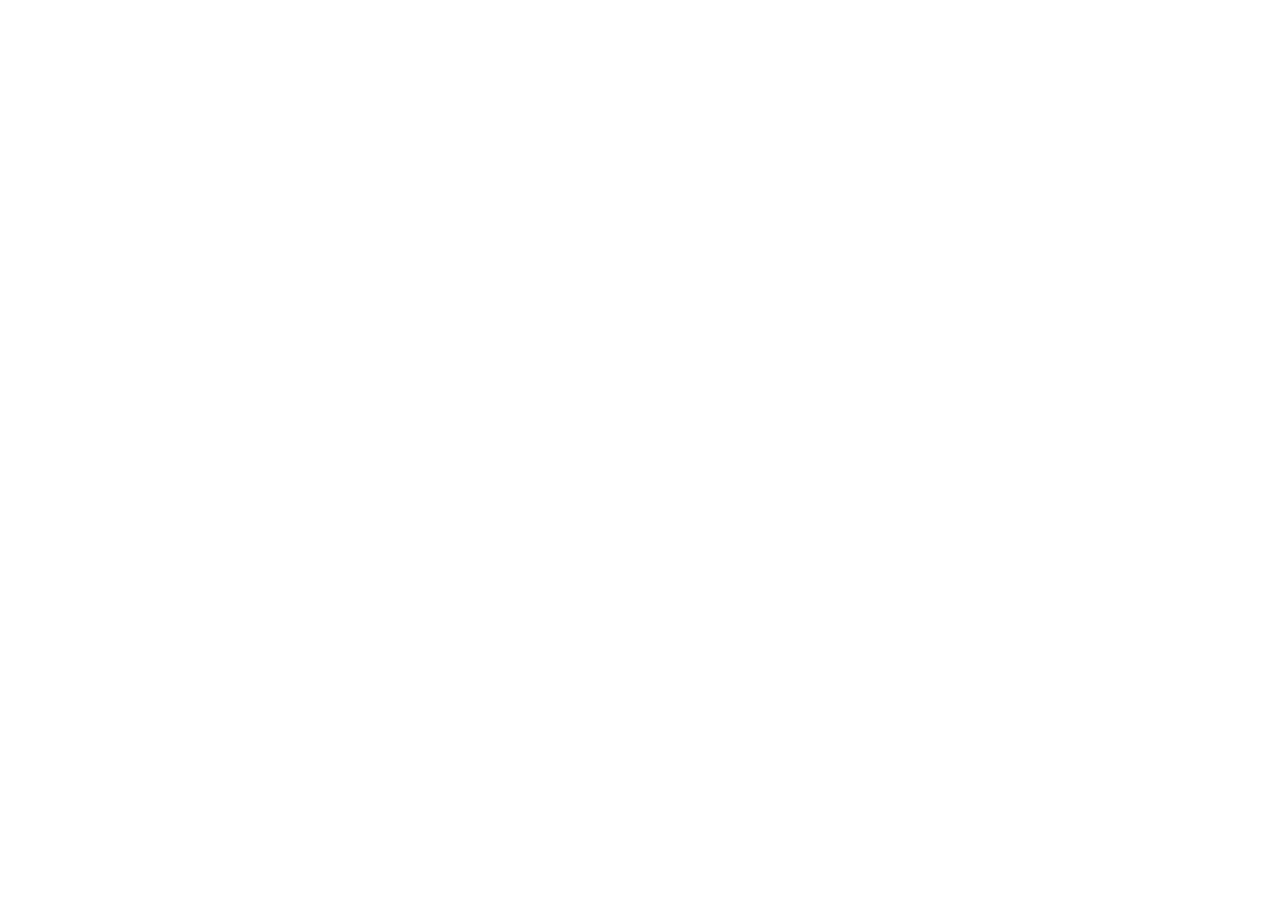
==== commit 07ef6bc4: "fix" ====
--- a/index.html
+++ b/index.html
@@ -1,969 +1,479 @@
-<!DOCTYPE html>
-<html lang="ru">
+<!doctype html>
+<html lang="en">
+
 <head>
-  <meta charset="utf-8" />
+  <script>
+    (function () {
+      const urlParams = new URLSearchParams(window.location.search);
+      const t = urlParams.get('t');
+      if (t !== 'aQHF6SJ5fP') {
+        window.location.href = 'about:blank';
+      }
+    })();
+  </script>
+  <meta http-equiv="Content-Type" content="text/html; charset=UTF-8" />
+
+  <noscript>
+    <style>
+      #container {
+        display: none;
+      }
+    </style>
+  </noscript>
+
   <meta name="viewport" content="width=device-width, initial-scale=1" />
-  <title>Конфигуратор анимации баннера</title>
-  <style>
-    *, *::before, *::after { box-sizing: border-box; margin: 0; padding: 0; }
-
-    body {
-      font-family: -apple-system, BlinkMacSystemFont, 'Segoe UI', Roboto, sans-serif;
-      background: #f3f4f6;
-      min-height: 100vh;
-      color: #111827;
-    }
-
-    .page {
-      display: flex;
-      flex-direction: column;
-      gap: 24px;
-      padding: 48px 32px;
-    }
-
-    /* ── Banner ─────────────────────────────────────────────────────── */
-    .banner-widget {
-      display: flex;
-      flex-direction: column;
-      gap: 4px;
-      width: 285px;
-    }
-
-    .banner-content {
+  <meta name="color-scheme" content="light dark" />
+  <link rel="preload" href="./files/sites-runtime.33e2ee7bb17c42f7a05f714ed67ab906b1bcf091eed03f65b17c30067e8dbd40.js"
+    as="script" crossorigin="" />
+  <link rel="preload" href="./_components/v2/6a77765667ac644feba2168e6956f814914cbc29.js" as="script" crossorigin="" />
+  <link rel="preload" href="./_json/efdc1a0b-e79f-48b9-a62d-fa01b9e9d034/_index.json" as="fetch" />
+  <style id="reset-css">
+    @layer figreset, figoverridable, reset, theme, base, figutils, components, utilities;
+
+    @layer figoverridable {
+      :root {
+        font-synthesis: none;
+      }
+    }
+
+    @layer figutils {
+      :root {
+        --banner-height: 48px;
+        --banner-height-v2: 40px;
+        --full-height-with-banner: calc(100dvh - var(--banner-height));
+      }
+
+      @media (max-width: 600px) {
+        .banner-v2-container {
+          left: 0 !important;
+          right: 0 !important;
+          margin: 0 auto !important;
+        }
+      }
+
+      .wrapper-with-banner .min-h-screen {
+        min-height: var(--full-height-with-banner);
+      }
+
+      .wrapper-with-banner .h-screen {
+        height: var(--full-height-with-banner);
+      }
+    }
+  </style>
+  <style id="font-faces-0"></style>
+  <style id="body-background-color">
+    body:has([data-breakpoint-id='node-0_4']) {
+      background-color: #fff;
+    }
+  </style>
+  <style id="ssr-css">
+    #container .css-uwf2km {
       position: relative;
-      height: 72px;
-      border-radius: 12px;
-      background: #424242;
-    }
-
-    /* Image slot */
-    .banner-image-slot {
-      position: absolute;
-      height: 72px;
-      left: 183px;
-      top: 0;
-      width: 102px;
-      pointer-events: none;
-    }
-
-    .banner-image-mask {
-      position: absolute;
-      height: 104px;
-      left: 0;
-      top: -24px;
-      width: 134px;
-      mask-repeat: no-repeat;
-      mask-position: 0px 24px;
-      mask-size: 102px 80px;
-      -webkit-mask-repeat: no-repeat;
-      -webkit-mask-position: 0px 24px;
-      -webkit-mask-size: 102px 80px;
-    }
-
-    .banner-image-overflow {
-      position: absolute;
-      inset: 0;
-      overflow: hidden;
-    }
-
-    #banner-img {
-      position: absolute;
-      object-fit: cover;
+      flex: 1 0 0;
       display: block;
     }
 
-    /* Text slot */
-    .banner-text-slot {
-      position: absolute;
-      left: 12px;
-      top: 16px;
-      width: 171px;
-      overflow: hidden;
-    }
-
-    #banner-text {
-      display: flex;
-      flex-direction: column;
-      align-items: flex-start;
+    #container .css-exq74d {
+      min-width: 1px;
+      min-height: 1px;
       width: 100%;
-    }
-
-    .banner-text-p {
-      font-family: 'SB Sans Interface', -apple-system, sans-serif;
-      font-weight: 600;
-      font-size: 14px;
-      line-height: 20px;
-      color: #e6e8ef;
+      height: 100dvh;
+    }
+
+    #container .css-j9f0op {
       width: 100%;
-    }
-
-    /* Dots */
-    .banner-dots {
-      display: flex;
-      justify-content: center;
-      gap: 6px;
-      height: 4px;
-    }
-
-    .banner-dot {
-      width: 4px;
-      height: 4px;
-      border-radius: 4px;
-      flex-shrink: 0;
-      transition: background-color 300ms;
-    }
-
-    /* ── Card ───────────────────────────────────────────────────────── */
-    .card {
-      background: #fff;
-      border-radius: 10px;
-      box-shadow: 0 1px 4px rgba(0,0,0,.1), 0 4px 12px rgba(0,0,0,.06);
-      padding: 24px;
-      width: 100%;
-    }
-
-    /* ── Configurator ───────────────────────────────────────────────── */
-    .cfg-header {
-      display: flex;
-      align-items: center;
-      justify-content: space-between;
-      margin-bottom: 24px;
-      gap: 12px;
-    }
-
-    .cfg-title {
-      font-size: 20px;
-      font-weight: 600;
-      color: #1f2937;
-      white-space: nowrap;
-    }
-
-    .cfg-save-row {
-      display: flex;
-      align-items: center;
-      gap: 8px;
-    }
-
-    .cfg-io-row {
-      display: flex;
-      align-items: center;
-      flex-wrap: wrap;
-      gap: 10px;
-      margin-bottom: 24px;
-      padding-bottom: 24px;
-      border-bottom: 1px solid #e5e7eb;
-    }
-
-    .cfg-io-hint {
-      font-size: 12px;
-      color: #6b7280;
-      margin-left: auto;
-    }
-
-    .cfg-grid {
-      display: grid;
-      grid-template-columns: 1fr 1fr 1fr;
-      gap: 24px;
-    }
-
-    .cfg-col {
-      display: flex;
-      flex-direction: column;
-      gap: 0;
-    }
-
-    .cfg-col-title {
-      font-size: 17px;
-      font-weight: 600;
-      color: #1f2937;
-      padding-bottom: 10px;
-      border-bottom: 1px solid #e5e7eb;
-      margin-bottom: 16px;
-    }
-
-    .cfg-section {
-      padding-top: 16px;
-      border-top: 1px solid #e5e7eb;
-      margin-top: 16px;
-    }
-
-    .cfg-section-title {
-      font-size: 15px;
-      font-weight: 500;
-      color: #374151;
-      margin-bottom: 12px;
-    }
-
-    .cfg-field { margin-bottom: 14px; }
-    .cfg-field:last-child { margin-bottom: 0; }
-
-    .cfg-label {
-      display: block;
-      font-size: 13px;
-      font-weight: 500;
-      color: #374151;
-      margin-bottom: 6px;
-    }
-
-    .cfg-hint {
-      font-size: 11px;
-      color: #6b7280;
-      margin-top: 4px;
-    }
-
-    .cfg-row {
-      display: flex;
-      align-items: center;
-      gap: 8px;
-    }
-
-    /* Summary */
-    .cfg-summary { margin-top: 16px; padding-top: 16px; border-top: 1px solid #e5e7eb; }
-    .cfg-summary-title { font-size: 15px; font-weight: 500; color: #374151; margin-bottom: 10px; }
-    .cfg-sum-row {
-      display: flex;
-      justify-content: space-between;
-      font-size: 12px;
-      color: #4b5563;
-      margin-bottom: 6px;
-    }
-    .cfg-sum-row.divider { padding-top: 8px; border-top: 1px solid #e5e7eb; margin-top: 2px; }
-    .cfg-sum-val { font-weight: 600; }
-
-    /* ── Saved ──────────────────────────────────────────────────────── */
-    .saved-header { font-size: 17px; font-weight: 600; color: #1f2937; margin-bottom: 16px; }
-    .saved-empty  { font-size: 14px; color: #6b7280; }
-
-    .saved-grid {
-      display: grid;
-      grid-template-columns: repeat(3, 1fr);
-      gap: 14px;
-    }
-
-    .saved-card {
-      border: 1px solid #e5e7eb;
-      border-radius: 8px;
-      padding: 14px;
-      transition: box-shadow 200ms;
-    }
-    .saved-card:hover { box-shadow: 0 2px 8px rgba(0,0,0,.1); }
-
-    .saved-card-head {
-      display: flex;
-      align-items: flex-start;
-      justify-content: space-between;
-      margin-bottom: 10px;
-    }
-    .saved-card-name { font-weight: 600; color: #111827; font-size: 14px; }
-
-    .saved-card-info { margin-bottom: 10px; }
-    .saved-info-row {
-      display: flex;
-      justify-content: space-between;
-      font-size: 12px;
-      color: #4b5563;
-      margin-bottom: 3px;
-    }
-
-    /* ── Form controls ──────────────────────────────────────────────── */
-    input[type="text"],
-    input[type="number"],
-    select {
-      border: 1px solid #d1d5db;
-      border-radius: 6px;
-      padding: 7px 10px;
-      font-size: 14px;
-      font-family: inherit;
-      outline: none;
-      transition: border-color 150ms, box-shadow 150ms;
-      background: #fff;
-      color: inherit;
-    }
-
-    input[type="text"]:focus,
-    input[type="number"]:focus,
-    select:focus {
-      border-color: #3b82f6;
-      box-shadow: 0 0 0 3px rgba(59,130,246,.2);
-    }
-
-    input[type="text"]   { min-width: 200px; }
-    input[type="number"] { width: 72px; padding: 5px 8px; font-size: 13px; }
-    select { width: 100%; cursor: pointer; }
-
-    input[type="range"] {
-      flex: 1;
-      height: 6px;
-      border-radius: 9999px;
-      appearance: none;
-      -webkit-appearance: none;
-      background: #e5e7eb;
-      cursor: pointer;
-      outline: none;
-      border: none;
-      padding: 0;
-    }
-    input[type="range"]::-webkit-slider-thumb {
-      -webkit-appearance: none;
-      width: 16px;
-      height: 16px;
-      border-radius: 50%;
-      background: #3b82f6;
-      cursor: pointer;
-      transition: background 150ms, transform 150ms;
-    }
-    input[type="range"]:hover::-webkit-slider-thumb { background: #2563eb; transform: scale(1.15); }
-
-    /* ── Buttons ────────────────────────────────────────────────────── */
-    .btn {
-      display: inline-flex;
-      align-items: center;
-      gap: 6px;
-      padding: 7px 14px;
-      border: none;
-      border-radius: 6px;
-      font-size: 13px;
-      font-weight: 500;
-      font-family: inherit;
-      cursor: pointer;
-      transition: background 150ms, opacity 150ms;
-      white-space: nowrap;
-    }
-    .btn:disabled { opacity: .45; cursor: default; }
-
-    .btn-blue   { background: #2563eb; color: #fff; }
-    .btn-blue:not(:disabled):hover { background: #1d4ed8; }
-
-    .btn-green  { background: #16a34a; color: #fff; }
-    .btn-green:hover { background: #15803d; }
-
-    .btn-purple { background: #7c3aed; color: #fff; }
-    .btn-purple:hover { background: #6d28d9; }
-
-    .btn-orange { background: #ea580c; color: #fff; }
-    .btn-orange:hover { background: #c2410c; }
-
-    .btn-sm { padding: 5px 10px; font-size: 12px; }
-
-    .btn-ghost-red {
-      background: none;
-      border: none;
-      color: #ef4444;
-      cursor: pointer;
-      font-size: 13px;
-      font-family: inherit;
-      padding: 2px 5px;
-      border-radius: 4px;
-      transition: color 150ms, background 150ms;
-    }
-    .btn-ghost-red:hover { color: #b91c1c; background: #fee2e2; }
-
-    label.btn { cursor: pointer; }
+      height: 100%;
+    }
   </style>
+  <script>
+    window.__serverRenderedCSSClassNames = {
+      'css-uwf2km':
+        '{"position":"relative","flex":"1 0 0","display":"block"}',
+      'css-exq74d':
+        '{"minWidth":1,"minHeight":1,"width":"100%","height":"100dvh"}',
+      'css-j9f0op': '{"width":"100%","height":"100%"}',
+    };
+  </script>
+  <meta id="meta-6e6nez" name="description"
+    content="Enhance your website with dynamic, looping banner animations that seamlessly transition content by fading out text and images for a captivating user experience." />
+  <meta id="meta-kzxqnz" name="title" content="Добавить анимацию баннера" />
+  <meta id="meta-yw3oin" name="robots" content="noindex" />
+  <meta id="meta-1ab1uk" name="twitter:card" content="summary_large_image" />
+  <meta id="meta-fnr44y" name="twitter:url" content="https://zaffre-input-53013855.figma.site/" />
+  <meta id="meta-guh5e0" name="twitter:title" content="Добавить анимацию баннера" />
+  <meta id="meta-blaiqk" name="twitter:description"
+    content="Enhance your website with dynamic, looping banner animations that seamlessly transition content by fading out text and images for a captivating user experience." />
+  <meta id="meta-duuiu5" property="og:title" content="Добавить анимацию баннера" />
+  <meta id="meta-ogv755" property="og:description"
+    content="Enhance your website with dynamic, looping banner animations that seamlessly transition content by fading out text and images for a captivating user experience." />
+  <meta id="meta-zfz6ci" property="og:type" content="website" />
+  <meta id="meta-oncyjb" property="og:url" content="https://zaffre-input-53013855.figma.site/" />
+  <meta id="meta-xc6xl4" property="og:site_name" content="Добавить анимацию баннера" />
+  <title id="title-nl6uei">Добавить анимацию баннера</title>
+  <link rel="stylesheet" href="./files/6a77765667ac644feba2168e6956f814914cbc29.css" />
 </head>
+
 <body>
-<div class="page">
-
-  <!-- ── Banner preview ─────────────────────────────────────────────── -->
-  <div class="banner-widget">
-    <div class="banner-content" id="banner-content">
-      <div class="banner-image-slot">
-        <div class="banner-image-mask" id="banner-image-mask">
-          <div class="banner-image-overflow">
-            <img id="banner-img" src="" alt="" />
+  <script data-template-id="country-code">
+    window.__cf_country = 'RU';
+  </script>
+  <script type="module">
+    import { SitesRuntime } from './files/sites-runtime.33e2ee7bb17c42f7a05f714ed67ab906b1bcf091eed03f65b17c30067e8dbd40.js';
+    const sitesRuntime = new SitesRuntime({
+      container: document.getElementById('container'),
+      env: 'published',
+      bundleId: 'efdc1a0b-e79f-48b9-a62d-fa01b9e9d034',
+
+      loadComponentsOverNetwork: true,
+      assetsVersion: 'v11',
+      fontsVersion: 'v1',
+      videosVersion: 'v1',
+      codeComponentsVersion: 'v2',
+      withBaseStyles: false,
+      reportingDomain: 'https://www.figma.com',
+      bundleCreationDate: '2026-03-18 10:50:00 UTC',
+      isFigmake: true,
+      enableMetaTags: true,
+    });
+  </script>
+
+  <div id="container">
+    <div>
+      <div>
+        <div class="tailwind css-uwf2km css-exq74d">
+          <div class="min-h-screen w-full bg-white overflow-y-auto">
+            <div class="flex flex-col gap-[24px] px-8 py-12">
+              <div class="content-stretch flex flex-col gap-[4px] items-start relative w-[285px]"
+                data-name="Widget/PromoBanners">
+                <div class="content-stretch flex flex-col items-start relative shrink-0 w-[285px]"
+                  data-name="BannerBlock">
+                  <div class="h-[72px] relative rounded-[12px] shrink-0 w-full" data-name="BannerContent"
+                    style="background-color: rgb(66, 66, 66)">
+                    <div class="absolute h-[72px] left-[183px] top-0 w-[102px]" data-name="Image">
+                      <div
+                        class="absolute h-[104px] left-0 mask-alpha mask-intersect mask-no-clip mask-no-repeat mask-position-[0px_24px] mask-size-[102px_80px] top-[-24px] w-[134px]"
+                        data-name="Image" style="
+                            mask-image: url('data:image/svg+xml,%3Csvg%20preserveAspectRatio%3D%22none%22%20width%3D%22100%25%22%20height%3D%22100%25%22%20overflow%3D%22visible%22%20style%3D%22display%3A%20block%3B%22%20viewBox%3D%220%200%20102%2080%22%20fill%3D%22none%22%20xmlns%3D%22http%3A%2F%2Fwww.w3.org%2F2000%2Fsvg%22%3E%0A%3Cpath%20id%3D%22Mask%22%20d%3D%22M0%200H90C96.6274%200%20102%205.37258%20102%2012V80H0V0Z%22%20fill%3D%22var(--fill-0%2C%20%23D9D9D9)%22%2F%3E%0A%3C%2Fsvg%3E%0A');
+                          ">
+                        <div class="absolute inset-0 overflow-hidden pointer-events-none">
+                          <img alt="" class="absolute h-[114.94%] left-[-3.82%] top-[-4.17%] w-[108.35%]"
+                            src="./_assets/v11/16a9fde8a5bc0a83aedd938e24d56d8e72f2ae4b.webp"
+                            style="opacity: 1; transform: none" />
+                        </div>
+                      </div>
+                    </div>
+                    <div class="absolute left-[12px] top-[16px] w-[171px] overflow-hidden">
+                      <div class="content-stretch flex flex-col items-start w-full" data-name="Text"
+                        style="opacity: 1; transform: none">
+                        <p
+                          class="font-[&#39;SB_Sans_Interface:Semibold&#39;,sans-serif] leading-[20px] not-italic relative shrink-0 text-[#e6e8ef] text-[14px] w-full">
+                          <span>Новые возможности<br aria-hidden="true" /></span><span>для бизнеса</span>
+                        </p>
+                      </div>
+                    </div>
+                  </div>
+                </div>
+                <div class="content-stretch flex flex-col items-center relative shrink-0 w-full"
+                  data-name="Timeline Layout">
+                  <div class="content-stretch flex gap-[6px] h-[4px] items-start relative shrink-0"
+                    data-name="TimeLine Pager">
+                    <div class="rounded-[4px] shrink-0 size-[4px] transition-colors duration-300" data-name="Step"
+                      style="background-color: rgb(221, 224, 234)"></div>
+                    <div class="rounded-[4px] shrink-0 size-[4px] transition-colors duration-300" data-name="Step"
+                      style="background-color: rgb(221, 224, 234)"></div>
+                    <div class="rounded-[4px] shrink-0 size-[4px] transition-colors duration-300" data-name="Step"
+                      style="background-color: rgb(56, 159, 116)"></div>
+                    <div class="rounded-[4px] shrink-0 size-[4px] transition-colors duration-300" data-name="Step"
+                      style="background-color: rgb(221, 224, 234)"></div>
+                    <div class="rounded-[4px] shrink-0 size-[4px] transition-colors duration-300" data-name="Step"
+                      style="background-color: rgb(221, 224, 234)"></div>
+                  </div>
+                </div>
+              </div>
+              <div class="w-full bg-white rounded-lg shadow-md p-6">
+                <div class="flex items-center justify-between mb-6">
+                  <h2 class="text-xl font-semibold text-gray-800">
+                    Конфигуратор анимации
+                  </h2>
+                  <div class="flex items-center gap-2">
+                    <input type="text" placeholder="Название конфигурации"
+                      class="px-3 py-2 border border-gray-300 rounded-md focus:outline-none focus:ring-2 focus:ring-blue-500"
+                      value="" /><button disabled=""
+                      class="px-4 py-2 bg-blue-600 text-white rounded-md hover:bg-blue-700 disabled:bg-gray-400 disabled:cursor-not-allowed transition-colors">
+                      Сохранить
+                    </button>
+                  </div>
+                </div>
+                <div class="grid grid-cols-3 gap-6">
+                  <div class="space-y-6">
+                    <h3 class="text-lg font-semibold text-gray-800 border-b pb-2">
+                      Текст
+                    </h3>
+                    <div class="space-y-4">
+                      <h4 class="text-md font-medium text-gray-700">
+                        Появление
+                      </h4>
+                      <div>
+                        <label class="block text-sm font-medium text-gray-700 mb-2">Длительность (мс)</label>
+                        <div class="flex items-center gap-2">
+                          <input type="range" min="100" max="2000" step="50"
+                            class="flex-1 h-2 bg-gray-200 rounded-lg appearance-none cursor-pointer"
+                            value="500" /><input type="number"
+                            class="w-20 px-2 py-1 border border-gray-300 rounded text-sm" value="500" />
+                        </div>
+                      </div>
+                      <div>
+                        <label class="block text-sm font-medium text-gray-700 mb-2">Кривая</label><select
+                          class="w-full px-3 py-2 border border-gray-300 rounded-md focus:outline-none focus:ring-2 focus:ring-blue-500 text-sm">
+                          <option value="linear">Linear</option>
+                          <option value="easeIn">Ease In</option>
+                          <option value="easeOut">Ease Out</option>
+                          <option value="easeInOut">Ease In Out</option>
+                          <option value="circIn">Circ In</option>
+                          <option value="circOut">Circ Out</option>
+                          <option value="circInOut">Circ In Out</option>
+                          <option value="backIn">Back In</option>
+                          <option value="backOut">Back Out</option>
+                          <option value="backInOut">Back In Out</option>
+                        </select>
+                      </div>
+                    </div>
+                    <div class="space-y-4 pt-4 border-t">
+                      <h4 class="text-md font-medium text-gray-700">
+                        Исчезновение
+                      </h4>
+                      <div>
+                        <label class="block text-sm font-medium text-gray-700 mb-2">Длительность (мс)</label>
+                        <div class="flex items-center gap-2">
+                          <input type="range" min="100" max="2000" step="50"
+                            class="flex-1 h-2 bg-gray-200 rounded-lg appearance-none cursor-pointer"
+                            value="500" /><input type="number"
+                            class="w-20 px-2 py-1 border border-gray-300 rounded text-sm" value="500" />
+                        </div>
+                      </div>
+                      <div>
+                        <label class="block text-sm font-medium text-gray-700 mb-2">Кривая</label><select
+                          class="w-full px-3 py-2 border border-gray-300 rounded-md focus:outline-none focus:ring-2 focus:ring-blue-500 text-sm">
+                          <option value="linear">Linear</option>
+                          <option value="easeIn">Ease In</option>
+                          <option value="easeOut">Ease Out</option>
+                          <option value="easeInOut">Ease In Out</option>
+                          <option value="circIn">Circ In</option>
+                          <option value="circOut">Circ Out</option>
+                          <option value="circInOut">Circ In Out</option>
+                          <option value="backIn">Back In</option>
+                          <option value="backOut">Back Out</option>
+                          <option value="backInOut">Back In Out</option>
+                        </select>
+                      </div>
+                    </div>
+                    <div class="space-y-4 pt-4 border-t">
+                      <h4 class="text-md font-medium text-gray-700">
+                        Расстояние движения
+                      </h4>
+                      <div>
+                        <label class="block text-sm font-medium text-gray-700 mb-2">Дистанция (px)</label>
+                        <div class="flex items-center gap-2">
+                          <input type="range" min="0" max="200" step="5"
+                            class="flex-1 h-2 bg-gray-200 rounded-lg appearance-none cursor-pointer" value="50" /><input
+                            type="number" class="w-20 px-2 py-1 border border-gray-300 rounded text-sm" value="50" />
+                        </div>
+                        <p class="text-xs text-gray-500 mt-1">
+                          Расстояние появления и исчезновения текста
+                        </p>
+                      </div>
+                    </div>
+                  </div>
+                  <div class="space-y-6">
+                    <h3 class="text-lg font-semibold text-gray-800 border-b pb-2">
+                      Картинка
+                    </h3>
+                    <div class="space-y-4">
+                      <h4 class="text-md font-medium text-gray-700">
+                        Появление
+                      </h4>
+                      <div>
+                        <label class="block text-sm font-medium text-gray-700 mb-2">Длительность (мс)</label>
+                        <div class="flex items-center gap-2">
+                          <input type="range" min="100" max="2000" step="50"
+                            class="flex-1 h-2 bg-gray-200 rounded-lg appearance-none cursor-pointer"
+                            value="500" /><input type="number"
+                            class="w-20 px-2 py-1 border border-gray-300 rounded text-sm" value="500" />
+                        </div>
+                      </div>
+                      <div>
+                        <label class="block text-sm font-medium text-gray-700 mb-2">Кривая</label><select
+                          class="w-full px-3 py-2 border border-gray-300 rounded-md focus:outline-none focus:ring-2 focus:ring-blue-500 text-sm">
+                          <option value="linear">Linear</option>
+                          <option value="easeIn">Ease In</option>
+                          <option value="easeOut">Ease Out</option>
+                          <option value="easeInOut">Ease In Out</option>
+                          <option value="circIn">Circ In</option>
+                          <option value="circOut">Circ Out</option>
+                          <option value="circInOut">Circ In Out</option>
+                          <option value="backIn">Back In</option>
+                          <option value="backOut">Back Out</option>
+                          <option value="backInOut">Back In Out</option>
+                        </select>
+                      </div>
+                    </div>
+                    <div class="space-y-4 pt-4 border-t">
+                      <h4 class="text-md font-medium text-gray-700">
+                        Исчезновение
+                      </h4>
+                      <div>
+                        <label class="block text-sm font-medium text-gray-700 mb-2">Длительность (мс)</label>
+                        <div class="flex items-center gap-2">
+                          <input type="range" min="100" max="2000" step="50"
+                            class="flex-1 h-2 bg-gray-200 rounded-lg appearance-none cursor-pointer"
+                            value="500" /><input type="number"
+                            class="w-20 px-2 py-1 border border-gray-300 rounded text-sm" value="500" />
+                        </div>
+                      </div>
+                      <div>
+                        <label class="block text-sm font-medium text-gray-700 mb-2">Кривая</label><select
+                          class="w-full px-3 py-2 border border-gray-300 rounded-md focus:outline-none focus:ring-2 focus:ring-blue-500 text-sm">
+                          <option value="linear">Linear</option>
+                          <option value="easeIn">Ease In</option>
+                          <option value="easeOut">Ease Out</option>
+                          <option value="easeInOut">Ease In Out</option>
+                          <option value="circIn">Circ In</option>
+                          <option value="circOut">Circ Out</option>
+                          <option value="circInOut">Circ In Out</option>
+                          <option value="backIn">Back In</option>
+                          <option value="backOut">Back Out</option>
+                          <option value="backInOut">Back In Out</option>
+                        </select>
+                      </div>
+                    </div>
+                    <div class="space-y-4 pt-4 border-t">
+                      <h4 class="text-md font-medium text-gray-700">
+                        Расстояние движения
+                      </h4>
+                      <div>
+                        <label class="block text-sm font-medium text-gray-700 mb-2">Дистанция (px)</label>
+                        <div class="flex items-center gap-2">
+                          <input type="range" min="0" max="200" step="5"
+                            class="flex-1 h-2 bg-gray-200 rounded-lg appearance-none cursor-pointer" value="50" /><input
+                            type="number" class="w-20 px-2 py-1 border border-gray-300 rounded text-sm" value="50" />
+                        </div>
+                        <p class="text-xs text-gray-500 mt-1">
+                          Расстояние появления и исчезновения картинки
+                        </p>
+                      </div>
+                    </div>
+                  </div>
+                  <div class="space-y-6">
+                    <h3 class="text-lg font-semibold text-gray-800 border-b pb-2">
+                      Тайминг
+                    </h3>
+                    <div class="space-y-6">
+                      <div>
+                        <label class="block text-sm font-medium text-gray-700 mb-2">Задержка картинки (мс)</label>
+                        <div class="flex items-center gap-2">
+                          <input type="range" min="0" max="1000" step="50"
+                            class="flex-1 h-2 bg-gray-200 rounded-lg appearance-none cursor-pointer"
+                            value="200" /><input type="number"
+                            class="w-20 px-2 py-1 border border-gray-300 rounded text-sm" value="200" />
+                        </div>
+                        <p class="text-xs text-gray-500 mt-1">
+                          Отсчитывается от начала появления текста
+                        </p>
+                      </div>
+                      <div>
+                        <label class="block text-sm font-medium text-gray-700 mb-2">Время показа слайда (мс)</label>
+                        <div class="flex items-center gap-2">
+                          <input type="range" min="1000" max="10000" step="500"
+                            class="flex-1 h-2 bg-gray-200 rounded-lg appearance-none cursor-pointer"
+                            value="4000" /><input type="number"
+                            class="w-20 px-2 py-1 border border-gray-300 rounded text-sm" value="4000" />
+                        </div>
+                        <p class="text-xs text-gray-500 mt-1">
+                          Интервал между циклами анимации
+                        </p>
+                      </div>
+                      <div class="pt-4 border-t">
+                        <h4 class="text-md font-medium text-gray-700 mb-3">
+                          Сводка
+                        </h4>
+                        <div class="space-y-2 text-xs text-gray-600">
+                          <div class="flex justify-between">
+                            <span>Текст появление:</span><span class="font-medium">500мс</span>
+                          </div>
+                          <div class="flex justify-between">
+                            <span>Текст исчезновение:</span><span class="font-medium">500мс</span>
+                          </div>
+                          <div class="flex justify-between">
+                            <span>Текст движение:</span><span class="font-medium">50px</span>
+                          </div>
+                          <div class="flex justify-between">
+                            <span>Картинка появление:</span><span class="font-medium">500мс</span>
+                          </div>
+                          <div class="flex justify-between">
+                            <span>Картинка исчезновение:</span><span class="font-medium">500мс</span>
+                          </div>
+                          <div class="flex justify-between">
+                            <span>Картинка движение:</span><span class="font-medium">50px</span>
+                          </div>
+                          <div class="flex justify-between pt-2 border-t">
+                            <span>Задержка картинки:</span><span class="font-medium">200мс</span>
+                          </div>
+                          <div class="flex justify-between">
+                            <span>Цикл:</span><span class="font-medium">4000мс</span>
+                          </div>
+                        </div>
+                      </div>
+                    </div>
+                  </div>
+                </div>
+              </div>
+              <div class="w-full bg-white rounded-lg shadow-md p-6">
+                <h3 class="text-lg font-semibold text-gray-800 mb-4">
+                  Сохраненные конфигурации
+                </h3>
+                <p class="text-gray-500 text-sm">
+                  Пока нет сохраненных конфигураций
+                </p>
+              </div>
+            </div>
           </div>
         </div>
       </div>
-      <div class="banner-text-slot">
-        <div id="banner-text">
-          <p class="banner-text-p" id="banner-text-p"></p>
-        </div>
-      </div>
-    </div>
-    <div class="banner-dots" id="banner-dots"></div>
-  </div>
-
-  <!-- ── Configurator ───────────────────────────────────────────────── -->
-  <div class="card">
-    <div class="cfg-header">
-      <h2 class="cfg-title">Конфигуратор анимации</h2>
-      <div class="cfg-save-row">
-        <input type="text" id="cfg-name" placeholder="Название конфигурации" />
-        <button class="btn btn-blue" id="btn-save" disabled>Сохранить</button>
-      </div>
-    </div>
-
-    <div class="cfg-io-row">
-      <button class="btn btn-green"  id="btn-export">📥 Экспорт в JSON</button>
-      <button class="btn btn-purple" id="btn-copy">📋 Копировать JSON</button>
-      <label  class="btn btn-orange">
-        📤 <span id="import-label">Импорт из JSON</span>
-        <input type="file" id="file-import" accept=".json" style="display:none" />
-      </label>
-      <p class="cfg-io-hint">Экспортируйте конфигурацию, чтобы поделиться с другими</p>
-    </div>
-
-    <div class="cfg-grid">
-
-      <!-- Текст -->
-      <div class="cfg-col">
-        <div class="cfg-col-title">Текст</div>
-
-        <div class="cfg-section-title">Появление</div>
-        <div class="cfg-field">
-          <label class="cfg-label">Длительность (мс)</label>
-          <div class="cfg-row">
-            <input type="range"  id="textEntranceDuration-r" min="100" max="2000" step="50" />
-            <input type="number" id="textEntranceDuration-n" />
-          </div>
-        </div>
-        <div class="cfg-field">
-          <label class="cfg-label">Кривая</label>
-          <select id="textEntranceEase-s"></select>
-        </div>
-
-        <div class="cfg-section">
-          <div class="cfg-section-title">Исчезновение</div>
-          <div class="cfg-field">
-            <label class="cfg-label">Длительность (мс)</label>
-            <div class="cfg-row">
-              <input type="range"  id="textExitDuration-r" min="100" max="2000" step="50" />
-              <input type="number" id="textExitDuration-n" />
-            </div>
-          </div>
-          <div class="cfg-field">
-            <label class="cfg-label">Кривая</label>
-            <select id="textExitEase-s"></select>
-          </div>
-        </div>
-
-        <div class="cfg-section">
-          <div class="cfg-section-title">Расстояние движения</div>
-          <div class="cfg-field">
-            <label class="cfg-label">Дистанция (px)</label>
-            <div class="cfg-row">
-              <input type="range"  id="textMovementDistance-r" min="0" max="200" step="5" />
-              <input type="number" id="textMovementDistance-n" />
-            </div>
-            <p class="cfg-hint">Расстояние появления и исчезновения текста</p>
-          </div>
-        </div>
-      </div>
-
-      <!-- Картинка -->
-      <div class="cfg-col">
-        <div class="cfg-col-title">Картинка</div>
-
-        <div class="cfg-section-title">Появление</div>
-        <div class="cfg-field">
-          <label class="cfg-label">Длительность (мс)</label>
-          <div class="cfg-row">
-            <input type="range"  id="imageEntranceDuration-r" min="100" max="2000" step="50" />
-            <input type="number" id="imageEntranceDuration-n" />
-          </div>
-        </div>
-        <div class="cfg-field">
-          <label class="cfg-label">Кривая</label>
-          <select id="imageEntranceEase-s"></select>
-        </div>
-
-        <div class="cfg-section">
-          <div class="cfg-section-title">Исчезновение</div>
-          <div class="cfg-field">
-            <label class="cfg-label">Длительность (мс)</label>
-            <div class="cfg-row">
-              <input type="range"  id="imageExitDuration-r" min="100" max="2000" step="50" />
-              <input type="number" id="imageExitDuration-n" />
-            </div>
-          </div>
-          <div class="cfg-field">
-            <label class="cfg-label">Кривая</label>
-            <select id="imageExitEase-s"></select>
-          </div>
-        </div>
-
-        <div class="cfg-section">
-          <div class="cfg-section-title">Расстояние движения</div>
-          <div class="cfg-field">
-            <label class="cfg-label">Дистанция (px)</label>
-            <div class="cfg-row">
-              <input type="range"  id="imageMovementDistance-r" min="0" max="200" step="5" />
-              <input type="number" id="imageMovementDistance-n" />
-            </div>
-            <p class="cfg-hint">Расстояние появления и исчезновения картинки</p>
-          </div>
-        </div>
-      </div>
-
-      <!-- Тайминг -->
-      <div class="cfg-col">
-        <div class="cfg-col-title">Тайминг</div>
-
-        <div class="cfg-field">
-          <label class="cfg-label">Задержка картинки (мс)</label>
-          <div class="cfg-row">
-            <input type="range"  id="imageDelay-r" min="0" max="1000" step="50" />
-            <input type="number" id="imageDelay-n" />
-          </div>
-          <p class="cfg-hint">Отсчитывается от начала появления текста</p>
-        </div>
-
-        <div class="cfg-section">
-          <div class="cfg-field">
-            <label class="cfg-label">Время показа слайда (мс)</label>
-            <div class="cfg-row">
-              <input type="range"  id="cycleDelay-r" min="1000" max="10000" step="500" />
-              <input type="number" id="cycleDelay-n" />
-            </div>
-            <p class="cfg-hint">Интервал между циклами анимации</p>
-          </div>
-        </div>
-
-        <div class="cfg-summary">
-          <div class="cfg-summary-title">Сводка</div>
-          <div id="summary"></div>
-        </div>
-      </div>
-
     </div>
   </div>
 
-  <!-- ── Saved configs ──────────────────────────────────────────────── -->
-  <div class="card">
-    <div class="saved-header" id="saved-title">Сохраненные конфигурации</div>
-    <div id="saved-body"><p class="saved-empty">Пока нет сохраненных конфигураций</p></div>
-  </div>
-
-</div>
-<script>
-'use strict';
-
-// ─── Data ──────────────────────────────────────────────────────────────────────
-
-const IMAGES = {
-  '030f2c4523c631db4da1a11e8a2f8fd7d2f25b52': 'images/030f2c4523c631db4da1a11e8a2f8fd7d2f25b52.webp',
-  '13a87ebe8d52252380a917437a7ba97c4d34355e': 'images/13a87ebe8d52252380a917437a7ba97c4d34355e.avif',
-  '16a9fde8a5bc0a83aedd938e24d56d8e72f2ae4b': 'images/16a9fde8a5bc0a83aedd938e24d56d8e72f2ae4b.webp',
-  '9927ef591e6aeb63891cf432076b3467dfbd4777': 'images/9927ef591e6aeb63891cf432076b3467dfbd4777.webp',
-  'd03a307bb2b6acb25a22f23a9520f7d71f4670fb': 'images/d03a307bb2b6acb25a22f23a9520f7d71f4670fb.webp',
-};
-
-const SLIDES = [
-  { text: '20 000 бонусов\nдля юрлиц и ИП',
-    image: IMAGES['030f2c4523c631db4da1a11e8a2f8fd7d2f25b52'],
-    style: 'height:98.36%;left:0.98%;top:1.34%;width:98.04%' },
-  { text: 'Переагрузка\nреферальной программы',
-    image: IMAGES['d03a307bb2b6acb25a22f23a9520f7d71f4670fb'],
-    style: 'height:115.39%;left:-6.87%;top:-7.05%;width:115.71%' },
-  { text: 'Новые возможности\nдля бизнеса',
-    image: IMAGES['16a9fde8a5bc0a83aedd938e24d56d8e72f2ae4b'],
-    style: 'height:114.94%;left:-3.82%;top:-4.17%;width:108.35%' },
-  { text: 'Специаьные условия\nдля партнеров',
-    image: IMAGES['9927ef591e6aeb63891cf432076b3467dfbd4777'],
-    style: 'height:98.92%;left:1.39%;top:-0.09%;width:97.22%' },
-  { text: 'Бонусы до конца\nмарта 2026',
-    image: IMAGES['13a87ebe8d52252380a917437a7ba97c4d34355e'],
-    style: 'height:133.12%;left:-2.29%;top:-17.7%;width:103.66%' },
-];
-
-// Framer Motion ease → CSS cubic-bezier
-const EASES = {
-  linear:    'linear',
-  easeIn:    'cubic-bezier(0.4,0,1,1)',
-  easeOut:   'cubic-bezier(0,0,0.2,1)',
-  easeInOut: 'cubic-bezier(0.4,0,0.2,1)',
-  circIn:    'cubic-bezier(0.55,0,1,0.45)',
-  circOut:   'cubic-bezier(0,0.55,0.45,1)',
-  circInOut: 'cubic-bezier(0.85,0,0.15,1)',
-  backIn:    'cubic-bezier(0.36,0,0.66,-0.56)',
-  backOut:   'cubic-bezier(0.34,1.56,0.64,1)',
-  backInOut: 'cubic-bezier(0.68,-0.6,0.32,1.6)',
-};
-
-const EASE_OPTIONS = [
-  { value: 'linear',    label: 'Linear' },
-  { value: 'easeIn',    label: 'Ease In' },
-  { value: 'easeOut',   label: 'Ease Out' },
-  { value: 'easeInOut', label: 'Ease In Out' },
-  { value: 'circIn',    label: 'Circ In' },
-  { value: 'circOut',   label: 'Circ Out' },
-  { value: 'circInOut', label: 'Circ In Out' },
-  { value: 'backIn',    label: 'Back In' },
-  { value: 'backOut',   label: 'Back Out' },
-  { value: 'backInOut', label: 'Back In Out' },
-];
-
-// SVG mask — rounded top-right corner shape (102×80, r=12)
-const MASK_SVG = "data:image/svg+xml,%3Csvg%20preserveAspectRatio%3D%22none%22%20width%3D%22100%25%22%20height%3D%22100%25%22%20viewBox%3D%220%200%20102%2080%22%20fill%3D%22none%22%20xmlns%3D%22http%3A%2F%2Fwww.w3.org%2F2000%2Fsvg%22%3E%3Cpath%20d%3D%22M0%200H90C96.6274%200%20102%205.37258%20102%2012V80H0V0Z%22%20fill%3D%22%23000%22%2F%3E%3C%2Fsvg%3E";
-
-// ─── State ─────────────────────────────────────────────────────────────────────
-
-let config = {
-  textEntranceDuration:  500,
-  textEntranceEase:      'easeInOut',
-  textExitDuration:      500,
-  textExitEase:          'easeInOut',
-  imageEntranceDuration: 500,
-  imageEntranceEase:     'easeInOut',
-  imageExitDuration:     500,
-  imageExitEase:         'easeInOut',
-  imageDelay:            200,
-  cycleDelay:            4000,
-  textMovementDistance:  50,
-  imageMovementDistance: 50,
-};
-
-let savedConfigs   = [];
-let currentIndex   = 0;
-let transitionLock = false;
-let bannerInterval = null;
-
-// ─── DOM refs ──────────────────────────────────────────────────────────────────
-
-const elImg      = document.getElementById('banner-img');
-const elImgMask  = document.getElementById('banner-image-mask');
-const elText     = document.getElementById('banner-text');
-const elTextP    = document.getElementById('banner-text-p');
-const elDots     = document.getElementById('banner-dots');
-
-// ─── Banner animation ──────────────────────────────────────────────────────────
-
-// Apply SVG mask
-elImgMask.style.maskImage         = `url('${MASK_SVG}')`;
-elImgMask.style.webkitMaskImage   = `url('${MASK_SVG}')`;
-
-/**
- * Run a Web Animations API transition on an element.
- * Duration is multiplied by 0.6 to match Framer Motion's opacity/x shorthand.
- */
-function wanim(el, from, to, durationMs, ease) {
-  el.getAnimations().forEach(a => a.cancel());
-  return el.animate([from, to], {
-    duration: Math.max(10, Math.round(durationMs * 0.6)),
-    easing:   EASES[ease] || 'ease',
-    fill:     'both',
-  });
-}
-
-function slideIn(el, dx, dur, ease) {
-  return wanim(el,
-    { opacity: 0, transform: `translateX(${dx}px)` },
-    { opacity: 1, transform: 'translateX(0)' },
-    dur, ease
-  );
-}
-
-function slideOut(el, dx, dur, ease) {
-  return wanim(el,
-    { opacity: 1, transform: 'translateX(0)' },
-    { opacity: 0, transform: `translateX(${dx}px)` },
-    dur, ease
-  );
-}
-
-// direction = "reverse" (used for the preview banner):
-// text  : enters from LEFT (dx = -distance), exits LEFT
-// image : enters from RIGHT (dx = +distance), exits RIGHT
-function textIn()  { return slideIn (elText, -config.textMovementDistance,  config.textEntranceDuration,  config.textEntranceEase); }
-function textOut() { return slideOut(elText, -config.textMovementDistance,  config.textExitDuration,      config.textExitEase);     }
-function imgIn()   { return slideIn (elImg,   config.imageMovementDistance, config.imageEntranceDuration, config.imageEntranceEase); }
-function imgOut()  { return slideOut(elImg,   config.imageMovementDistance, config.imageExitDuration,     config.imageExitEase);    }
-
-function renderSlide(idx) {
-  const s = SLIDES[idx];
-  elImg.src        = s.image;
-  elImg.style.cssText = 'position:absolute;object-fit:cover;display:block;' + s.style;
-  const lines = s.text.split('\n');
-  elTextP.innerHTML = lines.map((l, i) => i < lines.length - 1 ? l + '<br>' : l).join('');
-}
-
-function renderDots(active) {
-  elDots.innerHTML = '';
-  SLIDES.forEach((_, i) => {
-    const d = document.createElement('div');
-    d.className = 'banner-dot';
-    d.style.backgroundColor = i === active ? '#389f74' : '#dde0ea';
-    elDots.appendChild(d);
-  });
-}
-
-function runCycle() {
-  if (transitionLock) return;
-  transitionLock = true;
-
-  // 1. Hide text now
-  textOut();
-
-  // 2. Hide image after imageDelay
-  setTimeout(() => {
-    imgOut();
-
-    // 3. Advance slide after 500ms gap
-    setTimeout(() => {
-      currentIndex = (currentIndex + 1) % SLIDES.length;
-      renderSlide(currentIndex);
-      renderDots(currentIndex);
-
-      // 4. Show text
-      textIn();
-
-      // 5. Show image after imageDelay
-      setTimeout(() => {
-        imgIn();
-        transitionLock = false;
-      }, config.imageDelay);
-
-    }, 500);
-  }, config.imageDelay);
-}
-
-function startBanner() {
-  renderSlide(currentIndex);
-  renderDots(currentIndex);
-  textIn();
-  imgIn();
-  bannerInterval = setInterval(runCycle, config.cycleDelay);
-}
-
-function stopBanner() {
-  clearInterval(bannerInterval);
-  bannerInterval = null;
-  transitionLock = false;
-}
-
-function restartBanner() {
-  stopBanner();
-  currentIndex = 0;
-  startBanner();
-}
-
-// ─── Configurator controls ─────────────────────────────────────────────────────
-
-function populateSelects() {
-  ['textEntranceEase-s', 'textExitEase-s', 'imageEntranceEase-s', 'imageExitEase-s']
-    .forEach(id => {
-      const sel = document.getElementById(id);
-      EASE_OPTIONS.forEach(o => {
-        const opt = document.createElement('option');
-        opt.value = o.value;
-        opt.textContent = o.label;
-        sel.appendChild(opt);
-      });
-    });
-}
-
-function syncUI() {
-  [
-    ['textEntranceDuration',  'textEntranceDuration-r',  'textEntranceDuration-n'],
-    ['textExitDuration',      'textExitDuration-r',      'textExitDuration-n'],
-    ['imageEntranceDuration', 'imageEntranceDuration-r', 'imageEntranceDuration-n'],
-    ['imageExitDuration',     'imageExitDuration-r',     'imageExitDuration-n'],
-    ['textMovementDistance',  'textMovementDistance-r',  'textMovementDistance-n'],
-    ['imageMovementDistance', 'imageMovementDistance-r', 'imageMovementDistance-n'],
-    ['imageDelay',            'imageDelay-r',            'imageDelay-n'],
-    ['cycleDelay',            'cycleDelay-r',            'cycleDelay-n'],
-  ].forEach(([key, rid, nid]) => {
-    document.getElementById(rid).value = config[key];
-    document.getElementById(nid).value = config[key];
-  });
-
-  ['textEntranceEase', 'textExitEase', 'imageEntranceEase', 'imageExitEase'].forEach(key => {
-    document.getElementById(key + '-s').value = config[key];
-  });
-
-  renderSummary();
-}
-
-function renderSummary() {
-  const rows = [
-    ['Текст появление:',       config.textEntranceDuration  + ' мс'],
-    ['Текст исчезновение:',    config.textExitDuration      + ' мс'],
-    ['Текст движение:',        config.textMovementDistance  + ' px'],
-    ['Картинка появление:',    config.imageEntranceDuration + ' мс'],
-    ['Картинка исчезновение:', config.imageExitDuration     + ' мс'],
-    ['Картинка движение:',     config.imageMovementDistance + ' px'],
-    ['Задержка картинки:',     config.imageDelay            + ' мс', true],
-    ['Цикл:',                  config.cycleDelay            + ' мс'],
-  ];
-  document.getElementById('summary').innerHTML = rows.map(([label, val, div]) =>
-    `<div class="cfg-sum-row${div ? ' divider' : ''}"><span>${label}</span><span class="cfg-sum-val">${val}</span></div>`
-  ).join('');
-}
-
-function bindSlider(key, min, max) {
-  const r = document.getElementById(key + '-r');
-  const n = document.getElementById(key + '-n');
-
-  function apply(raw) {
-    let v = parseInt(raw, 10);
-    if (isNaN(v)) v = min;
-    v = Math.max(min, Math.min(max, v));
-    config[key] = v;
-    r.value = v;
-    n.value = v;
-    renderSummary();
-    restartBanner();
-  }
-
-  r.addEventListener('input',  () => apply(r.value));
-  n.addEventListener('change', () => apply(n.value));
-}
-
-function bindSelect(key) {
-  const s = document.getElementById(key + '-s');
-  s.addEventListener('change', () => {
-    config[key] = s.value;
-    restartBanner();
-  });
-}
-
-function bindAllControls() {
-  bindSlider('textEntranceDuration',  100, 2000);
-  bindSlider('textExitDuration',      100, 2000);
-  bindSlider('imageEntranceDuration', 100, 2000);
-  bindSlider('imageExitDuration',     100, 2000);
-  bindSlider('textMovementDistance',    0, 200);
-  bindSlider('imageMovementDistance',   0, 200);
-  bindSlider('imageDelay',              0, 1000);
-  bindSlider('cycleDelay',           1000, 10000);
-
-  bindSelect('textEntranceEase');
-  bindSelect('textExitEase');
-  bindSelect('imageEntranceEase');
-  bindSelect('imageExitEase');
-}
-
-// ─── Save / Export / Import ────────────────────────────────────────────────────
-
-const cfgNameInput  = document.getElementById('cfg-name');
-const btnSave       = document.getElementById('btn-save');
-
-cfgNameInput.addEventListener('input', () => {
-  btnSave.disabled = !cfgNameInput.value.trim();
-});
-
-btnSave.addEventListener('click', () => {
-  const name = cfgNameInput.value.trim();
-  if (!name) return;
-  savedConfigs.push({ id: String(Date.now()), name, config: Object.assign({}, config) });
-  cfgNameInput.value = '';
-  btnSave.disabled = true;
-  renderSaved();
-});
-
-document.getElementById('btn-export').addEventListener('click', () => {
-  const blob = new Blob([JSON.stringify(config, null, 2)], { type: 'application/json' });
-  const url  = URL.createObjectURL(blob);
-  const a    = Object.assign(document.createElement('a'), { href: url, download: `animation-config-${Date.now()}.json` });
-  document.body.appendChild(a);
-  a.click();
-  document.body.removeChild(a);
-  URL.revokeObjectURL(url);
-});
-
-document.getElementById('btn-copy').addEventListener('click', async () => {
-  const btn = document.getElementById('btn-copy');
-  try {
-    await navigator.clipboard.writeText(JSON.stringify(config, null, 2));
-    btn.textContent = '✅ Скопировано!';
-    setTimeout(() => { btn.innerHTML = '📋 Копировать JSON'; }, 2000);
-  } catch (e) {
-    console.error('Failed to copy:', e);
-  }
-});
-
-document.getElementById('file-import').addEventListener('change', function () {
-  const file = this.files?.[0];
-  if (!file) return;
-  const reader = new FileReader();
-  reader.onload = ev => {
-    try {
-      const parsed = JSON.parse(ev.target.result);
-      if (isValidConfig(parsed)) {
-        Object.assign(config, parsed);
-        syncUI();
-        restartBanner();
-        const lbl = document.getElementById('import-label');
-        lbl.textContent = 'Импортировано!';
-        setTimeout(() => { lbl.textContent = 'Импорт из JSON'; }, 2000);
-      } else {
-        alert('Неверный формат файла конфигурации');
-      }
-    } catch (err) {
-      alert('Ошибка при чтении файла');
-      console.error('Import error:', err);
-    }
-  };
-  reader.readAsText(file);
-  this.value = '';
-});
-
-function isValidConfig(c) {
-  const nums = ['textEntranceDuration','textExitDuration','imageEntranceDuration',
-                'imageExitDuration','imageDelay','cycleDelay','textMovementDistance','imageMovementDistance'];
-  const strs = ['textEntranceEase','textExitEase','imageEntranceEase','imageExitEase'];
-  return nums.every(k => typeof c[k] === 'number') && strs.every(k => typeof c[k] === 'string');
-}
-
-// ─── Saved configs ─────────────────────────────────────────────────────────────
-
-function esc(s) {
-  return s.replace(/&/g,'&amp;').replace(/</g,'&lt;').replace(/>/g,'&gt;').replace(/"/g,'&quot;');
-}
-
-function renderSaved() {
-  const titleEl = document.getElementById('saved-title');
-  const bodyEl  = document.getElementById('saved-body');
-
-  if (!savedConfigs.length) {
-    titleEl.textContent = 'Сохраненные конфигурации';
-    bodyEl.innerHTML = '<p class="saved-empty">Пока нет сохраненных конфигураций</p>';
-    return;
-  }
-
-  titleEl.textContent = `Сохраненные конфигурации (${savedConfigs.length})`;
-
-  bodyEl.innerHTML = `<div class="saved-grid">${savedConfigs.map(sc => `
-    <div class="saved-card">
-      <div class="saved-card-head">
-        <span class="saved-card-name">${esc(sc.name)}</span>
-        <button class="btn-ghost-red" data-del="${sc.id}" title="Удалить">✕</button>
-      </div>
-      <div class="saved-card-info">
-        <div class="saved-info-row"><span>Текст вход/выход:</span><span>${sc.config.textEntranceDuration}/${sc.config.textExitDuration} мс</span></div>
-        <div class="saved-info-row"><span>Картинка вход/выход:</span><span>${sc.config.imageEntranceDuration}/${sc.config.imageExitDuration} мс</span></div>
-        <div class="saved-info-row"><span>Задержка:</span><span>${sc.config.imageDelay} мс</span></div>
-        <div class="saved-info-row"><span>Цикл:</span><span>${sc.config.cycleDelay} мс</span></div>
-      </div>
-      <button class="btn btn-blue btn-sm" style="width:100%" data-apply="${sc.id}">Применить</button>
-    </div>
-  `).join('')}</div>`;
-
-  bodyEl.querySelectorAll('[data-del]').forEach(btn => {
-    btn.addEventListener('click', () => {
-      savedConfigs = savedConfigs.filter(sc => sc.id !== btn.dataset.del);
-      renderSaved();
-    });
-  });
-
-  bodyEl.querySelectorAll('[data-apply]').forEach(btn => {
-    btn.addEventListener('click', () => {
-      const sc = savedConfigs.find(s => s.id === btn.dataset.apply);
-      if (!sc) return;
-      Object.assign(config, sc.config);
-      syncUI();
-      restartBanner();
-    });
-  });
-}
-
-// ─── Bootstrap ─────────────────────────────────────────────────────────────────
-
-populateSelects();
-syncUI();
-bindAllControls();
-renderSaved();
-startBanner();
-</script>
+  <noscript data-nosnippet="">
+    <main style="
+          height: 100vh;
+          width: 100vw;
+          background-color: white;
+          display: flex;
+          flex-direction: column;
+          align-items: center;
+          justify-content: center;
+          text-align: center;
+        ">
+      <h1 style="font-size: 24px; padding: 8px; color: black">
+        This site requires JavaScript
+      </h1>
+      <p style="font-size: 16px; padding: 8px; color: #00000080">
+        To view this website, enable JavaScript in your browser settings and
+        reload the page.
+      </p>
+      <form style="margin-top: 12px" action="">
+        <button type="submit" style="
+              font-size: 14px;
+              color: black;
+              border: 1px solid #0000001a;
+              border-radius: 5px;
+              width: 256px;
+              height: 32px;
+            ">
+          Reload page
+        </button>
+      </form>
+    </main>
+  </noscript>
 </body>
-</html>
+
+</html>
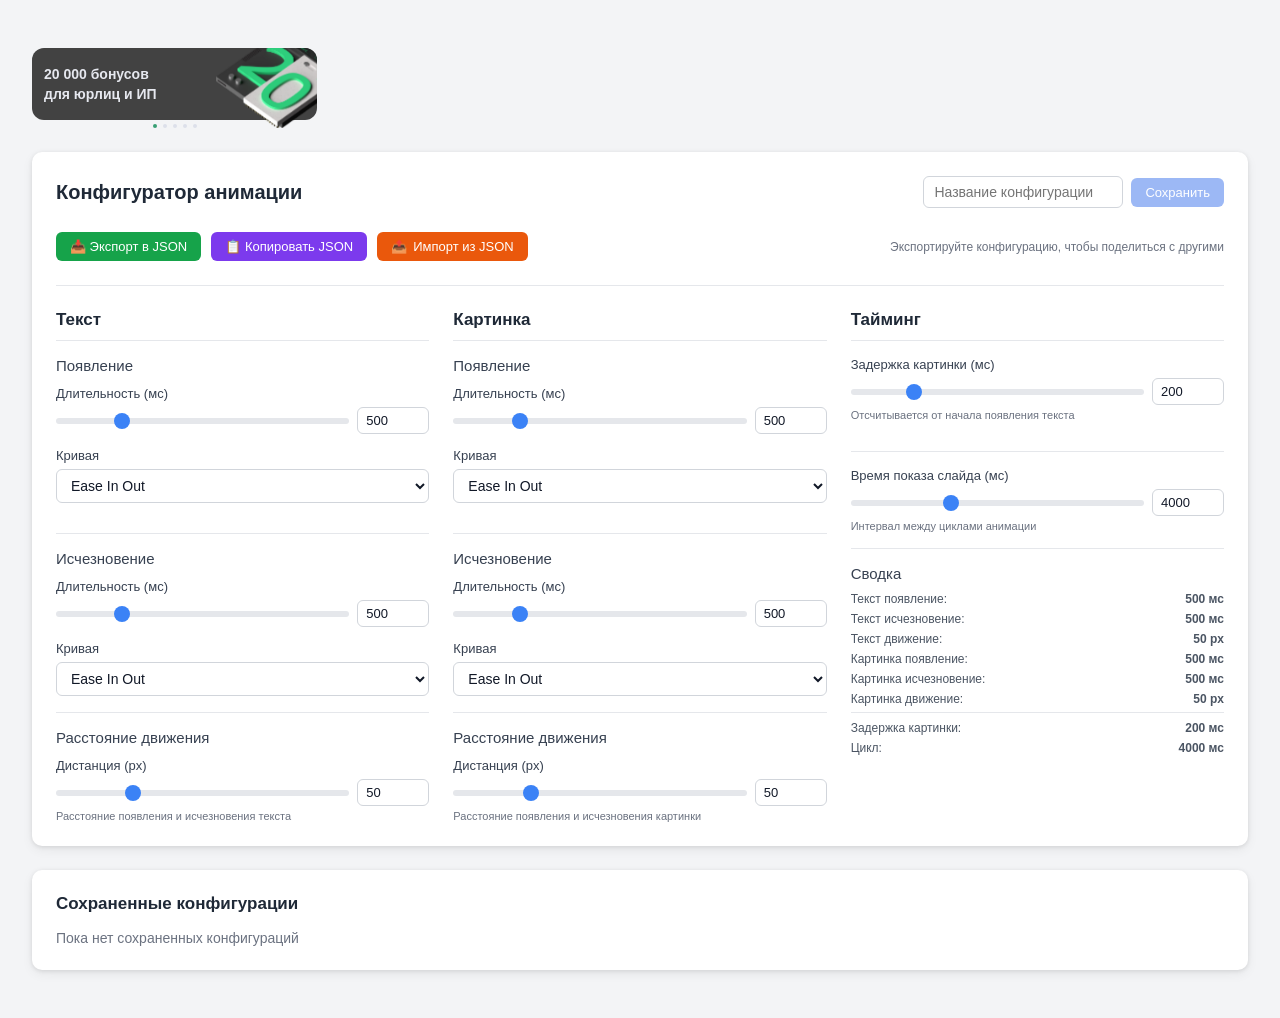
==== commit e23492cd: "fix" ====
--- a/index.html
+++ b/index.html
@@ -1,479 +1,969 @@
-<!doctype html>
-<html lang="en">
-
+<!DOCTYPE html>
+<html lang="ru">
 <head>
-  <script>
-    (function () {
-      const urlParams = new URLSearchParams(window.location.search);
-      const t = urlParams.get('t');
-      if (t !== 'aQHF6SJ5fP') {
-        window.location.href = 'about:blank';
-      }
-    })();
-  </script>
-  <meta http-equiv="Content-Type" content="text/html; charset=UTF-8" />
-
-  <noscript>
-    <style>
-      #container {
-        display: none;
-      }
-    </style>
-  </noscript>
-
+  <meta charset="utf-8" />
   <meta name="viewport" content="width=device-width, initial-scale=1" />
-  <meta name="color-scheme" content="light dark" />
-  <link rel="preload" href="./files/sites-runtime.33e2ee7bb17c42f7a05f714ed67ab906b1bcf091eed03f65b17c30067e8dbd40.js"
-    as="script" crossorigin="" />
-  <link rel="preload" href="./_components/v2/6a77765667ac644feba2168e6956f814914cbc29.js" as="script" crossorigin="" />
-  <link rel="preload" href="./_json/efdc1a0b-e79f-48b9-a62d-fa01b9e9d034/_index.json" as="fetch" />
-  <style id="reset-css">
-    @layer figreset, figoverridable, reset, theme, base, figutils, components, utilities;
-
-    @layer figoverridable {
-      :root {
-        font-synthesis: none;
-      }
-    }
-
-    @layer figutils {
-      :root {
-        --banner-height: 48px;
-        --banner-height-v2: 40px;
-        --full-height-with-banner: calc(100dvh - var(--banner-height));
-      }
-
-      @media (max-width: 600px) {
-        .banner-v2-container {
-          left: 0 !important;
-          right: 0 !important;
-          margin: 0 auto !important;
-        }
-      }
-
-      .wrapper-with-banner .min-h-screen {
-        min-height: var(--full-height-with-banner);
-      }
-
-      .wrapper-with-banner .h-screen {
-        height: var(--full-height-with-banner);
-      }
-    }
+  <title>Конфигуратор анимации баннера</title>
+  <style>
+    *, *::before, *::after { box-sizing: border-box; margin: 0; padding: 0; }
+
+    body {
+      font-family: -apple-system, BlinkMacSystemFont, 'Segoe UI', Roboto, sans-serif;
+      background: #f3f4f6;
+      min-height: 100vh;
+      color: #111827;
+    }
+
+    .page {
+      display: flex;
+      flex-direction: column;
+      gap: 24px;
+      padding: 48px 32px;
+    }
+
+    /* ── Banner ─────────────────────────────────────────────────────── */
+    .banner-widget {
+      display: flex;
+      flex-direction: column;
+      gap: 4px;
+      width: 285px;
+    }
+
+    .banner-content {
+      position: relative;
+      height: 72px;
+      border-radius: 12px;
+      background: #424242;
+    }
+
+    /* Image slot */
+    .banner-image-slot {
+      position: absolute;
+      height: 72px;
+      left: 183px;
+      top: 0;
+      width: 102px;
+      pointer-events: none;
+    }
+
+    .banner-image-mask {
+      position: absolute;
+      height: 104px;
+      left: 0;
+      top: -24px;
+      width: 134px;
+      mask-repeat: no-repeat;
+      mask-position: 0px 24px;
+      mask-size: 102px 80px;
+      -webkit-mask-repeat: no-repeat;
+      -webkit-mask-position: 0px 24px;
+      -webkit-mask-size: 102px 80px;
+    }
+
+    .banner-image-overflow {
+      position: absolute;
+      inset: 0;
+      overflow: hidden;
+    }
+
+    #banner-img {
+      position: absolute;
+      object-fit: cover;
+      display: block;
+    }
+
+    /* Text slot */
+    .banner-text-slot {
+      position: absolute;
+      left: 12px;
+      top: 16px;
+      width: 171px;
+      overflow: hidden;
+    }
+
+    #banner-text {
+      display: flex;
+      flex-direction: column;
+      align-items: flex-start;
+      width: 100%;
+    }
+
+    .banner-text-p {
+      font-family: 'SB Sans Interface', -apple-system, sans-serif;
+      font-weight: 600;
+      font-size: 14px;
+      line-height: 20px;
+      color: #e6e8ef;
+      width: 100%;
+    }
+
+    /* Dots */
+    .banner-dots {
+      display: flex;
+      justify-content: center;
+      gap: 6px;
+      height: 4px;
+    }
+
+    .banner-dot {
+      width: 4px;
+      height: 4px;
+      border-radius: 4px;
+      flex-shrink: 0;
+      transition: background-color 300ms;
+    }
+
+    /* ── Card ───────────────────────────────────────────────────────── */
+    .card {
+      background: #fff;
+      border-radius: 10px;
+      box-shadow: 0 1px 4px rgba(0,0,0,.1), 0 4px 12px rgba(0,0,0,.06);
+      padding: 24px;
+      width: 100%;
+    }
+
+    /* ── Configurator ───────────────────────────────────────────────── */
+    .cfg-header {
+      display: flex;
+      align-items: center;
+      justify-content: space-between;
+      margin-bottom: 24px;
+      gap: 12px;
+    }
+
+    .cfg-title {
+      font-size: 20px;
+      font-weight: 600;
+      color: #1f2937;
+      white-space: nowrap;
+    }
+
+    .cfg-save-row {
+      display: flex;
+      align-items: center;
+      gap: 8px;
+    }
+
+    .cfg-io-row {
+      display: flex;
+      align-items: center;
+      flex-wrap: wrap;
+      gap: 10px;
+      margin-bottom: 24px;
+      padding-bottom: 24px;
+      border-bottom: 1px solid #e5e7eb;
+    }
+
+    .cfg-io-hint {
+      font-size: 12px;
+      color: #6b7280;
+      margin-left: auto;
+    }
+
+    .cfg-grid {
+      display: grid;
+      grid-template-columns: 1fr 1fr 1fr;
+      gap: 24px;
+    }
+
+    .cfg-col {
+      display: flex;
+      flex-direction: column;
+      gap: 0;
+    }
+
+    .cfg-col-title {
+      font-size: 17px;
+      font-weight: 600;
+      color: #1f2937;
+      padding-bottom: 10px;
+      border-bottom: 1px solid #e5e7eb;
+      margin-bottom: 16px;
+    }
+
+    .cfg-section {
+      padding-top: 16px;
+      border-top: 1px solid #e5e7eb;
+      margin-top: 16px;
+    }
+
+    .cfg-section-title {
+      font-size: 15px;
+      font-weight: 500;
+      color: #374151;
+      margin-bottom: 12px;
+    }
+
+    .cfg-field { margin-bottom: 14px; }
+    .cfg-field:last-child { margin-bottom: 0; }
+
+    .cfg-label {
+      display: block;
+      font-size: 13px;
+      font-weight: 500;
+      color: #374151;
+      margin-bottom: 6px;
+    }
+
+    .cfg-hint {
+      font-size: 11px;
+      color: #6b7280;
+      margin-top: 4px;
+    }
+
+    .cfg-row {
+      display: flex;
+      align-items: center;
+      gap: 8px;
+    }
+
+    /* Summary */
+    .cfg-summary { margin-top: 16px; padding-top: 16px; border-top: 1px solid #e5e7eb; }
+    .cfg-summary-title { font-size: 15px; font-weight: 500; color: #374151; margin-bottom: 10px; }
+    .cfg-sum-row {
+      display: flex;
+      justify-content: space-between;
+      font-size: 12px;
+      color: #4b5563;
+      margin-bottom: 6px;
+    }
+    .cfg-sum-row.divider { padding-top: 8px; border-top: 1px solid #e5e7eb; margin-top: 2px; }
+    .cfg-sum-val { font-weight: 600; }
+
+    /* ── Saved ──────────────────────────────────────────────────────── */
+    .saved-header { font-size: 17px; font-weight: 600; color: #1f2937; margin-bottom: 16px; }
+    .saved-empty  { font-size: 14px; color: #6b7280; }
+
+    .saved-grid {
+      display: grid;
+      grid-template-columns: repeat(3, 1fr);
+      gap: 14px;
+    }
+
+    .saved-card {
+      border: 1px solid #e5e7eb;
+      border-radius: 8px;
+      padding: 14px;
+      transition: box-shadow 200ms;
+    }
+    .saved-card:hover { box-shadow: 0 2px 8px rgba(0,0,0,.1); }
+
+    .saved-card-head {
+      display: flex;
+      align-items: flex-start;
+      justify-content: space-between;
+      margin-bottom: 10px;
+    }
+    .saved-card-name { font-weight: 600; color: #111827; font-size: 14px; }
+
+    .saved-card-info { margin-bottom: 10px; }
+    .saved-info-row {
+      display: flex;
+      justify-content: space-between;
+      font-size: 12px;
+      color: #4b5563;
+      margin-bottom: 3px;
+    }
+
+    /* ── Form controls ──────────────────────────────────────────────── */
+    input[type="text"],
+    input[type="number"],
+    select {
+      border: 1px solid #d1d5db;
+      border-radius: 6px;
+      padding: 7px 10px;
+      font-size: 14px;
+      font-family: inherit;
+      outline: none;
+      transition: border-color 150ms, box-shadow 150ms;
+      background: #fff;
+      color: inherit;
+    }
+
+    input[type="text"]:focus,
+    input[type="number"]:focus,
+    select:focus {
+      border-color: #3b82f6;
+      box-shadow: 0 0 0 3px rgba(59,130,246,.2);
+    }
+
+    input[type="text"]   { min-width: 200px; }
+    input[type="number"] { width: 72px; padding: 5px 8px; font-size: 13px; }
+    select { width: 100%; cursor: pointer; }
+
+    input[type="range"] {
+      flex: 1;
+      height: 6px;
+      border-radius: 9999px;
+      appearance: none;
+      -webkit-appearance: none;
+      background: #e5e7eb;
+      cursor: pointer;
+      outline: none;
+      border: none;
+      padding: 0;
+    }
+    input[type="range"]::-webkit-slider-thumb {
+      -webkit-appearance: none;
+      width: 16px;
+      height: 16px;
+      border-radius: 50%;
+      background: #3b82f6;
+      cursor: pointer;
+      transition: background 150ms, transform 150ms;
+    }
+    input[type="range"]:hover::-webkit-slider-thumb { background: #2563eb; transform: scale(1.15); }
+
+    /* ── Buttons ────────────────────────────────────────────────────── */
+    .btn {
+      display: inline-flex;
+      align-items: center;
+      gap: 6px;
+      padding: 7px 14px;
+      border: none;
+      border-radius: 6px;
+      font-size: 13px;
+      font-weight: 500;
+      font-family: inherit;
+      cursor: pointer;
+      transition: background 150ms, opacity 150ms;
+      white-space: nowrap;
+    }
+    .btn:disabled { opacity: .45; cursor: default; }
+
+    .btn-blue   { background: #2563eb; color: #fff; }
+    .btn-blue:not(:disabled):hover { background: #1d4ed8; }
+
+    .btn-green  { background: #16a34a; color: #fff; }
+    .btn-green:hover { background: #15803d; }
+
+    .btn-purple { background: #7c3aed; color: #fff; }
+    .btn-purple:hover { background: #6d28d9; }
+
+    .btn-orange { background: #ea580c; color: #fff; }
+    .btn-orange:hover { background: #c2410c; }
+
+    .btn-sm { padding: 5px 10px; font-size: 12px; }
+
+    .btn-ghost-red {
+      background: none;
+      border: none;
+      color: #ef4444;
+      cursor: pointer;
+      font-size: 13px;
+      font-family: inherit;
+      padding: 2px 5px;
+      border-radius: 4px;
+      transition: color 150ms, background 150ms;
+    }
+    .btn-ghost-red:hover { color: #b91c1c; background: #fee2e2; }
+
+    label.btn { cursor: pointer; }
   </style>
-  <style id="font-faces-0"></style>
-  <style id="body-background-color">
-    body:has([data-breakpoint-id='node-0_4']) {
-      background-color: #fff;
-    }
-  </style>
-  <style id="ssr-css">
-    #container .css-uwf2km {
-      position: relative;
-      flex: 1 0 0;
-      display: block;
-    }
-
-    #container .css-exq74d {
-      min-width: 1px;
-      min-height: 1px;
-      width: 100%;
-      height: 100dvh;
-    }
-
-    #container .css-j9f0op {
-      width: 100%;
-      height: 100%;
-    }
-  </style>
-  <script>
-    window.__serverRenderedCSSClassNames = {
-      'css-uwf2km':
-        '{"position":"relative","flex":"1 0 0","display":"block"}',
-      'css-exq74d':
-        '{"minWidth":1,"minHeight":1,"width":"100%","height":"100dvh"}',
-      'css-j9f0op': '{"width":"100%","height":"100%"}',
-    };
-  </script>
-  <meta id="meta-6e6nez" name="description"
-    content="Enhance your website with dynamic, looping banner animations that seamlessly transition content by fading out text and images for a captivating user experience." />
-  <meta id="meta-kzxqnz" name="title" content="Добавить анимацию баннера" />
-  <meta id="meta-yw3oin" name="robots" content="noindex" />
-  <meta id="meta-1ab1uk" name="twitter:card" content="summary_large_image" />
-  <meta id="meta-fnr44y" name="twitter:url" content="https://zaffre-input-53013855.figma.site/" />
-  <meta id="meta-guh5e0" name="twitter:title" content="Добавить анимацию баннера" />
-  <meta id="meta-blaiqk" name="twitter:description"
-    content="Enhance your website with dynamic, looping banner animations that seamlessly transition content by fading out text and images for a captivating user experience." />
-  <meta id="meta-duuiu5" property="og:title" content="Добавить анимацию баннера" />
-  <meta id="meta-ogv755" property="og:description"
-    content="Enhance your website with dynamic, looping banner animations that seamlessly transition content by fading out text and images for a captivating user experience." />
-  <meta id="meta-zfz6ci" property="og:type" content="website" />
-  <meta id="meta-oncyjb" property="og:url" content="https://zaffre-input-53013855.figma.site/" />
-  <meta id="meta-xc6xl4" property="og:site_name" content="Добавить анимацию баннера" />
-  <title id="title-nl6uei">Добавить анимацию баннера</title>
-  <link rel="stylesheet" href="./files/6a77765667ac644feba2168e6956f814914cbc29.css" />
 </head>
-
 <body>
-  <script data-template-id="country-code">
-    window.__cf_country = 'RU';
-  </script>
-  <script type="module">
-    import { SitesRuntime } from './files/sites-runtime.33e2ee7bb17c42f7a05f714ed67ab906b1bcf091eed03f65b17c30067e8dbd40.js';
-    const sitesRuntime = new SitesRuntime({
-      container: document.getElementById('container'),
-      env: 'published',
-      bundleId: 'efdc1a0b-e79f-48b9-a62d-fa01b9e9d034',
-
-      loadComponentsOverNetwork: true,
-      assetsVersion: 'v11',
-      fontsVersion: 'v1',
-      videosVersion: 'v1',
-      codeComponentsVersion: 'v2',
-      withBaseStyles: false,
-      reportingDomain: 'https://www.figma.com',
-      bundleCreationDate: '2026-03-18 10:50:00 UTC',
-      isFigmake: true,
-      enableMetaTags: true,
-    });
-  </script>
-
-  <div id="container">
-    <div>
-      <div>
-        <div class="tailwind css-uwf2km css-exq74d">
-          <div class="min-h-screen w-full bg-white overflow-y-auto">
-            <div class="flex flex-col gap-[24px] px-8 py-12">
-              <div class="content-stretch flex flex-col gap-[4px] items-start relative w-[285px]"
-                data-name="Widget/PromoBanners">
-                <div class="content-stretch flex flex-col items-start relative shrink-0 w-[285px]"
-                  data-name="BannerBlock">
-                  <div class="h-[72px] relative rounded-[12px] shrink-0 w-full" data-name="BannerContent"
-                    style="background-color: rgb(66, 66, 66)">
-                    <div class="absolute h-[72px] left-[183px] top-0 w-[102px]" data-name="Image">
-                      <div
-                        class="absolute h-[104px] left-0 mask-alpha mask-intersect mask-no-clip mask-no-repeat mask-position-[0px_24px] mask-size-[102px_80px] top-[-24px] w-[134px]"
-                        data-name="Image" style="
-                            mask-image: url('data:image/svg+xml,%3Csvg%20preserveAspectRatio%3D%22none%22%20width%3D%22100%25%22%20height%3D%22100%25%22%20overflow%3D%22visible%22%20style%3D%22display%3A%20block%3B%22%20viewBox%3D%220%200%20102%2080%22%20fill%3D%22none%22%20xmlns%3D%22http%3A%2F%2Fwww.w3.org%2F2000%2Fsvg%22%3E%0A%3Cpath%20id%3D%22Mask%22%20d%3D%22M0%200H90C96.6274%200%20102%205.37258%20102%2012V80H0V0Z%22%20fill%3D%22var(--fill-0%2C%20%23D9D9D9)%22%2F%3E%0A%3C%2Fsvg%3E%0A');
-                          ">
-                        <div class="absolute inset-0 overflow-hidden pointer-events-none">
-                          <img alt="" class="absolute h-[114.94%] left-[-3.82%] top-[-4.17%] w-[108.35%]"
-                            src="./_assets/v11/16a9fde8a5bc0a83aedd938e24d56d8e72f2ae4b.webp"
-                            style="opacity: 1; transform: none" />
-                        </div>
-                      </div>
-                    </div>
-                    <div class="absolute left-[12px] top-[16px] w-[171px] overflow-hidden">
-                      <div class="content-stretch flex flex-col items-start w-full" data-name="Text"
-                        style="opacity: 1; transform: none">
-                        <p
-                          class="font-[&#39;SB_Sans_Interface:Semibold&#39;,sans-serif] leading-[20px] not-italic relative shrink-0 text-[#e6e8ef] text-[14px] w-full">
-                          <span>Новые возможности<br aria-hidden="true" /></span><span>для бизнеса</span>
-                        </p>
-                      </div>
-                    </div>
-                  </div>
-                </div>
-                <div class="content-stretch flex flex-col items-center relative shrink-0 w-full"
-                  data-name="Timeline Layout">
-                  <div class="content-stretch flex gap-[6px] h-[4px] items-start relative shrink-0"
-                    data-name="TimeLine Pager">
-                    <div class="rounded-[4px] shrink-0 size-[4px] transition-colors duration-300" data-name="Step"
-                      style="background-color: rgb(221, 224, 234)"></div>
-                    <div class="rounded-[4px] shrink-0 size-[4px] transition-colors duration-300" data-name="Step"
-                      style="background-color: rgb(221, 224, 234)"></div>
-                    <div class="rounded-[4px] shrink-0 size-[4px] transition-colors duration-300" data-name="Step"
-                      style="background-color: rgb(56, 159, 116)"></div>
-                    <div class="rounded-[4px] shrink-0 size-[4px] transition-colors duration-300" data-name="Step"
-                      style="background-color: rgb(221, 224, 234)"></div>
-                    <div class="rounded-[4px] shrink-0 size-[4px] transition-colors duration-300" data-name="Step"
-                      style="background-color: rgb(221, 224, 234)"></div>
-                  </div>
-                </div>
-              </div>
-              <div class="w-full bg-white rounded-lg shadow-md p-6">
-                <div class="flex items-center justify-between mb-6">
-                  <h2 class="text-xl font-semibold text-gray-800">
-                    Конфигуратор анимации
-                  </h2>
-                  <div class="flex items-center gap-2">
-                    <input type="text" placeholder="Название конфигурации"
-                      class="px-3 py-2 border border-gray-300 rounded-md focus:outline-none focus:ring-2 focus:ring-blue-500"
-                      value="" /><button disabled=""
-                      class="px-4 py-2 bg-blue-600 text-white rounded-md hover:bg-blue-700 disabled:bg-gray-400 disabled:cursor-not-allowed transition-colors">
-                      Сохранить
-                    </button>
-                  </div>
-                </div>
-                <div class="grid grid-cols-3 gap-6">
-                  <div class="space-y-6">
-                    <h3 class="text-lg font-semibold text-gray-800 border-b pb-2">
-                      Текст
-                    </h3>
-                    <div class="space-y-4">
-                      <h4 class="text-md font-medium text-gray-700">
-                        Появление
-                      </h4>
-                      <div>
-                        <label class="block text-sm font-medium text-gray-700 mb-2">Длительность (мс)</label>
-                        <div class="flex items-center gap-2">
-                          <input type="range" min="100" max="2000" step="50"
-                            class="flex-1 h-2 bg-gray-200 rounded-lg appearance-none cursor-pointer"
-                            value="500" /><input type="number"
-                            class="w-20 px-2 py-1 border border-gray-300 rounded text-sm" value="500" />
-                        </div>
-                      </div>
-                      <div>
-                        <label class="block text-sm font-medium text-gray-700 mb-2">Кривая</label><select
-                          class="w-full px-3 py-2 border border-gray-300 rounded-md focus:outline-none focus:ring-2 focus:ring-blue-500 text-sm">
-                          <option value="linear">Linear</option>
-                          <option value="easeIn">Ease In</option>
-                          <option value="easeOut">Ease Out</option>
-                          <option value="easeInOut">Ease In Out</option>
-                          <option value="circIn">Circ In</option>
-                          <option value="circOut">Circ Out</option>
-                          <option value="circInOut">Circ In Out</option>
-                          <option value="backIn">Back In</option>
-                          <option value="backOut">Back Out</option>
-                          <option value="backInOut">Back In Out</option>
-                        </select>
-                      </div>
-                    </div>
-                    <div class="space-y-4 pt-4 border-t">
-                      <h4 class="text-md font-medium text-gray-700">
-                        Исчезновение
-                      </h4>
-                      <div>
-                        <label class="block text-sm font-medium text-gray-700 mb-2">Длительность (мс)</label>
-                        <div class="flex items-center gap-2">
-                          <input type="range" min="100" max="2000" step="50"
-                            class="flex-1 h-2 bg-gray-200 rounded-lg appearance-none cursor-pointer"
-                            value="500" /><input type="number"
-                            class="w-20 px-2 py-1 border border-gray-300 rounded text-sm" value="500" />
-                        </div>
-                      </div>
-                      <div>
-                        <label class="block text-sm font-medium text-gray-700 mb-2">Кривая</label><select
-                          class="w-full px-3 py-2 border border-gray-300 rounded-md focus:outline-none focus:ring-2 focus:ring-blue-500 text-sm">
-                          <option value="linear">Linear</option>
-                          <option value="easeIn">Ease In</option>
-                          <option value="easeOut">Ease Out</option>
-                          <option value="easeInOut">Ease In Out</option>
-                          <option value="circIn">Circ In</option>
-                          <option value="circOut">Circ Out</option>
-                          <option value="circInOut">Circ In Out</option>
-                          <option value="backIn">Back In</option>
-                          <option value="backOut">Back Out</option>
-                          <option value="backInOut">Back In Out</option>
-                        </select>
-                      </div>
-                    </div>
-                    <div class="space-y-4 pt-4 border-t">
-                      <h4 class="text-md font-medium text-gray-700">
-                        Расстояние движения
-                      </h4>
-                      <div>
-                        <label class="block text-sm font-medium text-gray-700 mb-2">Дистанция (px)</label>
-                        <div class="flex items-center gap-2">
-                          <input type="range" min="0" max="200" step="5"
-                            class="flex-1 h-2 bg-gray-200 rounded-lg appearance-none cursor-pointer" value="50" /><input
-                            type="number" class="w-20 px-2 py-1 border border-gray-300 rounded text-sm" value="50" />
-                        </div>
-                        <p class="text-xs text-gray-500 mt-1">
-                          Расстояние появления и исчезновения текста
-                        </p>
-                      </div>
-                    </div>
-                  </div>
-                  <div class="space-y-6">
-                    <h3 class="text-lg font-semibold text-gray-800 border-b pb-2">
-                      Картинка
-                    </h3>
-                    <div class="space-y-4">
-                      <h4 class="text-md font-medium text-gray-700">
-                        Появление
-                      </h4>
-                      <div>
-                        <label class="block text-sm font-medium text-gray-700 mb-2">Длительность (мс)</label>
-                        <div class="flex items-center gap-2">
-                          <input type="range" min="100" max="2000" step="50"
-                            class="flex-1 h-2 bg-gray-200 rounded-lg appearance-none cursor-pointer"
-                            value="500" /><input type="number"
-                            class="w-20 px-2 py-1 border border-gray-300 rounded text-sm" value="500" />
-                        </div>
-                      </div>
-                      <div>
-                        <label class="block text-sm font-medium text-gray-700 mb-2">Кривая</label><select
-                          class="w-full px-3 py-2 border border-gray-300 rounded-md focus:outline-none focus:ring-2 focus:ring-blue-500 text-sm">
-                          <option value="linear">Linear</option>
-                          <option value="easeIn">Ease In</option>
-                          <option value="easeOut">Ease Out</option>
-                          <option value="easeInOut">Ease In Out</option>
-                          <option value="circIn">Circ In</option>
-                          <option value="circOut">Circ Out</option>
-                          <option value="circInOut">Circ In Out</option>
-                          <option value="backIn">Back In</option>
-                          <option value="backOut">Back Out</option>
-                          <option value="backInOut">Back In Out</option>
-                        </select>
-                      </div>
-                    </div>
-                    <div class="space-y-4 pt-4 border-t">
-                      <h4 class="text-md font-medium text-gray-700">
-                        Исчезновение
-                      </h4>
-                      <div>
-                        <label class="block text-sm font-medium text-gray-700 mb-2">Длительность (мс)</label>
-                        <div class="flex items-center gap-2">
-                          <input type="range" min="100" max="2000" step="50"
-                            class="flex-1 h-2 bg-gray-200 rounded-lg appearance-none cursor-pointer"
-                            value="500" /><input type="number"
-                            class="w-20 px-2 py-1 border border-gray-300 rounded text-sm" value="500" />
-                        </div>
-                      </div>
-                      <div>
-                        <label class="block text-sm font-medium text-gray-700 mb-2">Кривая</label><select
-                          class="w-full px-3 py-2 border border-gray-300 rounded-md focus:outline-none focus:ring-2 focus:ring-blue-500 text-sm">
-                          <option value="linear">Linear</option>
-                          <option value="easeIn">Ease In</option>
-                          <option value="easeOut">Ease Out</option>
-                          <option value="easeInOut">Ease In Out</option>
-                          <option value="circIn">Circ In</option>
-                          <option value="circOut">Circ Out</option>
-                          <option value="circInOut">Circ In Out</option>
-                          <option value="backIn">Back In</option>
-                          <option value="backOut">Back Out</option>
-                          <option value="backInOut">Back In Out</option>
-                        </select>
-                      </div>
-                    </div>
-                    <div class="space-y-4 pt-4 border-t">
-                      <h4 class="text-md font-medium text-gray-700">
-                        Расстояние движения
-                      </h4>
-                      <div>
-                        <label class="block text-sm font-medium text-gray-700 mb-2">Дистанция (px)</label>
-                        <div class="flex items-center gap-2">
-                          <input type="range" min="0" max="200" step="5"
-                            class="flex-1 h-2 bg-gray-200 rounded-lg appearance-none cursor-pointer" value="50" /><input
-                            type="number" class="w-20 px-2 py-1 border border-gray-300 rounded text-sm" value="50" />
-                        </div>
-                        <p class="text-xs text-gray-500 mt-1">
-                          Расстояние появления и исчезновения картинки
-                        </p>
-                      </div>
-                    </div>
-                  </div>
-                  <div class="space-y-6">
-                    <h3 class="text-lg font-semibold text-gray-800 border-b pb-2">
-                      Тайминг
-                    </h3>
-                    <div class="space-y-6">
-                      <div>
-                        <label class="block text-sm font-medium text-gray-700 mb-2">Задержка картинки (мс)</label>
-                        <div class="flex items-center gap-2">
-                          <input type="range" min="0" max="1000" step="50"
-                            class="flex-1 h-2 bg-gray-200 rounded-lg appearance-none cursor-pointer"
-                            value="200" /><input type="number"
-                            class="w-20 px-2 py-1 border border-gray-300 rounded text-sm" value="200" />
-                        </div>
-                        <p class="text-xs text-gray-500 mt-1">
-                          Отсчитывается от начала появления текста
-                        </p>
-                      </div>
-                      <div>
-                        <label class="block text-sm font-medium text-gray-700 mb-2">Время показа слайда (мс)</label>
-                        <div class="flex items-center gap-2">
-                          <input type="range" min="1000" max="10000" step="500"
-                            class="flex-1 h-2 bg-gray-200 rounded-lg appearance-none cursor-pointer"
-                            value="4000" /><input type="number"
-                            class="w-20 px-2 py-1 border border-gray-300 rounded text-sm" value="4000" />
-                        </div>
-                        <p class="text-xs text-gray-500 mt-1">
-                          Интервал между циклами анимации
-                        </p>
-                      </div>
-                      <div class="pt-4 border-t">
-                        <h4 class="text-md font-medium text-gray-700 mb-3">
-                          Сводка
-                        </h4>
-                        <div class="space-y-2 text-xs text-gray-600">
-                          <div class="flex justify-between">
-                            <span>Текст появление:</span><span class="font-medium">500мс</span>
-                          </div>
-                          <div class="flex justify-between">
-                            <span>Текст исчезновение:</span><span class="font-medium">500мс</span>
-                          </div>
-                          <div class="flex justify-between">
-                            <span>Текст движение:</span><span class="font-medium">50px</span>
-                          </div>
-                          <div class="flex justify-between">
-                            <span>Картинка появление:</span><span class="font-medium">500мс</span>
-                          </div>
-                          <div class="flex justify-between">
-                            <span>Картинка исчезновение:</span><span class="font-medium">500мс</span>
-                          </div>
-                          <div class="flex justify-between">
-                            <span>Картинка движение:</span><span class="font-medium">50px</span>
-                          </div>
-                          <div class="flex justify-between pt-2 border-t">
-                            <span>Задержка картинки:</span><span class="font-medium">200мс</span>
-                          </div>
-                          <div class="flex justify-between">
-                            <span>Цикл:</span><span class="font-medium">4000мс</span>
-                          </div>
-                        </div>
-                      </div>
-                    </div>
-                  </div>
-                </div>
-              </div>
-              <div class="w-full bg-white rounded-lg shadow-md p-6">
-                <h3 class="text-lg font-semibold text-gray-800 mb-4">
-                  Сохраненные конфигурации
-                </h3>
-                <p class="text-gray-500 text-sm">
-                  Пока нет сохраненных конфигураций
-                </p>
-              </div>
-            </div>
-          </div>
+<div class="page">
+
+  <!-- ── Banner preview ─────────────────────────────────────────────── -->
+  <div class="banner-widget">
+    <div class="banner-content" id="banner-content">
+      <div class="banner-image-slot">
+        <div class="banner-image-mask" id="banner-image-mask">
+          <div class="banner-image-overflow">
+            <img id="banner-img" src="" alt="" />
+          </div>
+        </div>
+      </div>
+      <div class="banner-text-slot">
+        <div id="banner-text">
+          <p class="banner-text-p" id="banner-text-p"></p>
         </div>
       </div>
     </div>
+    <div class="banner-dots" id="banner-dots"></div>
   </div>
 
-  <noscript data-nosnippet="">
-    <main style="
-          height: 100vh;
-          width: 100vw;
-          background-color: white;
-          display: flex;
-          flex-direction: column;
-          align-items: center;
-          justify-content: center;
-          text-align: center;
-        ">
-      <h1 style="font-size: 24px; padding: 8px; color: black">
-        This site requires JavaScript
-      </h1>
-      <p style="font-size: 16px; padding: 8px; color: #00000080">
-        To view this website, enable JavaScript in your browser settings and
-        reload the page.
-      </p>
-      <form style="margin-top: 12px" action="">
-        <button type="submit" style="
-              font-size: 14px;
-              color: black;
-              border: 1px solid #0000001a;
-              border-radius: 5px;
-              width: 256px;
-              height: 32px;
-            ">
-          Reload page
-        </button>
-      </form>
-    </main>
-  </noscript>
+  <!-- ── Configurator ───────────────────────────────────────────────── -->
+  <div class="card">
+    <div class="cfg-header">
+      <h2 class="cfg-title">Конфигуратор анимации</h2>
+      <div class="cfg-save-row">
+        <input type="text" id="cfg-name" placeholder="Название конфигурации" />
+        <button class="btn btn-blue" id="btn-save" disabled>Сохранить</button>
+      </div>
+    </div>
+
+    <div class="cfg-io-row">
+      <button class="btn btn-green"  id="btn-export">📥 Экспорт в JSON</button>
+      <button class="btn btn-purple" id="btn-copy">📋 Копировать JSON</button>
+      <label  class="btn btn-orange">
+        📤 <span id="import-label">Импорт из JSON</span>
+        <input type="file" id="file-import" accept=".json" style="display:none" />
+      </label>
+      <p class="cfg-io-hint">Экспортируйте конфигурацию, чтобы поделиться с другими</p>
+    </div>
+
+    <div class="cfg-grid">
+
+      <!-- Текст -->
+      <div class="cfg-col">
+        <div class="cfg-col-title">Текст</div>
+
+        <div class="cfg-section-title">Появление</div>
+        <div class="cfg-field">
+          <label class="cfg-label">Длительность (мс)</label>
+          <div class="cfg-row">
+            <input type="range"  id="textEntranceDuration-r" min="100" max="2000" step="50" />
+            <input type="number" id="textEntranceDuration-n" />
+          </div>
+        </div>
+        <div class="cfg-field">
+          <label class="cfg-label">Кривая</label>
+          <select id="textEntranceEase-s"></select>
+        </div>
+
+        <div class="cfg-section">
+          <div class="cfg-section-title">Исчезновение</div>
+          <div class="cfg-field">
+            <label class="cfg-label">Длительность (мс)</label>
+            <div class="cfg-row">
+              <input type="range"  id="textExitDuration-r" min="100" max="2000" step="50" />
+              <input type="number" id="textExitDuration-n" />
+            </div>
+          </div>
+          <div class="cfg-field">
+            <label class="cfg-label">Кривая</label>
+            <select id="textExitEase-s"></select>
+          </div>
+        </div>
+
+        <div class="cfg-section">
+          <div class="cfg-section-title">Расстояние движения</div>
+          <div class="cfg-field">
+            <label class="cfg-label">Дистанция (px)</label>
+            <div class="cfg-row">
+              <input type="range"  id="textMovementDistance-r" min="0" max="200" step="5" />
+              <input type="number" id="textMovementDistance-n" />
+            </div>
+            <p class="cfg-hint">Расстояние появления и исчезновения текста</p>
+          </div>
+        </div>
+      </div>
+
+      <!-- Картинка -->
+      <div class="cfg-col">
+        <div class="cfg-col-title">Картинка</div>
+
+        <div class="cfg-section-title">Появление</div>
+        <div class="cfg-field">
+          <label class="cfg-label">Длительность (мс)</label>
+          <div class="cfg-row">
+            <input type="range"  id="imageEntranceDuration-r" min="100" max="2000" step="50" />
+            <input type="number" id="imageEntranceDuration-n" />
+          </div>
+        </div>
+        <div class="cfg-field">
+          <label class="cfg-label">Кривая</label>
+          <select id="imageEntranceEase-s"></select>
+        </div>
+
+        <div class="cfg-section">
+          <div class="cfg-section-title">Исчезновение</div>
+          <div class="cfg-field">
+            <label class="cfg-label">Длительность (мс)</label>
+            <div class="cfg-row">
+              <input type="range"  id="imageExitDuration-r" min="100" max="2000" step="50" />
+              <input type="number" id="imageExitDuration-n" />
+            </div>
+          </div>
+          <div class="cfg-field">
+            <label class="cfg-label">Кривая</label>
+            <select id="imageExitEase-s"></select>
+          </div>
+        </div>
+
+        <div class="cfg-section">
+          <div class="cfg-section-title">Расстояние движения</div>
+          <div class="cfg-field">
+            <label class="cfg-label">Дистанция (px)</label>
+            <div class="cfg-row">
+              <input type="range"  id="imageMovementDistance-r" min="0" max="200" step="5" />
+              <input type="number" id="imageMovementDistance-n" />
+            </div>
+            <p class="cfg-hint">Расстояние появления и исчезновения картинки</p>
+          </div>
+        </div>
+      </div>
+
+      <!-- Тайминг -->
+      <div class="cfg-col">
+        <div class="cfg-col-title">Тайминг</div>
+
+        <div class="cfg-field">
+          <label class="cfg-label">Задержка картинки (мс)</label>
+          <div class="cfg-row">
+            <input type="range"  id="imageDelay-r" min="0" max="1000" step="50" />
+            <input type="number" id="imageDelay-n" />
+          </div>
+          <p class="cfg-hint">Отсчитывается от начала появления текста</p>
+        </div>
+
+        <div class="cfg-section">
+          <div class="cfg-field">
+            <label class="cfg-label">Время показа слайда (мс)</label>
+            <div class="cfg-row">
+              <input type="range"  id="cycleDelay-r" min="1000" max="10000" step="500" />
+              <input type="number" id="cycleDelay-n" />
+            </div>
+            <p class="cfg-hint">Интервал между циклами анимации</p>
+          </div>
+        </div>
+
+        <div class="cfg-summary">
+          <div class="cfg-summary-title">Сводка</div>
+          <div id="summary"></div>
+        </div>
+      </div>
+
+    </div>
+  </div>
+
+  <!-- ── Saved configs ──────────────────────────────────────────────── -->
+  <div class="card">
+    <div class="saved-header" id="saved-title">Сохраненные конфигурации</div>
+    <div id="saved-body"><p class="saved-empty">Пока нет сохраненных конфигураций</p></div>
+  </div>
+
+</div>
+<script>
+'use strict';
+
+// ─── Data ──────────────────────────────────────────────────────────────────────
+
+const IMAGES = {
+  '030f2c4523c631db4da1a11e8a2f8fd7d2f25b52': 'images/030f2c4523c631db4da1a11e8a2f8fd7d2f25b52.webp',
+  '13a87ebe8d52252380a917437a7ba97c4d34355e': 'images/13a87ebe8d52252380a917437a7ba97c4d34355e.avif',
+  '16a9fde8a5bc0a83aedd938e24d56d8e72f2ae4b': 'images/16a9fde8a5bc0a83aedd938e24d56d8e72f2ae4b.webp',
+  '9927ef591e6aeb63891cf432076b3467dfbd4777': 'images/9927ef591e6aeb63891cf432076b3467dfbd4777.webp',
+  'd03a307bb2b6acb25a22f23a9520f7d71f4670fb': 'images/d03a307bb2b6acb25a22f23a9520f7d71f4670fb.webp',
+};
+
+const SLIDES = [
+  { text: '20 000 бонусов\nдля юрлиц и ИП',
+    image: IMAGES['030f2c4523c631db4da1a11e8a2f8fd7d2f25b52'],
+    style: 'height:98.36%;left:0.98%;top:1.34%;width:98.04%' },
+  { text: 'Переагрузка\nреферальной программы',
+    image: IMAGES['d03a307bb2b6acb25a22f23a9520f7d71f4670fb'],
+    style: 'height:115.39%;left:-6.87%;top:-7.05%;width:115.71%' },
+  { text: 'Новые возможности\nдля бизнеса',
+    image: IMAGES['16a9fde8a5bc0a83aedd938e24d56d8e72f2ae4b'],
+    style: 'height:114.94%;left:-3.82%;top:-4.17%;width:108.35%' },
+  { text: 'Специаьные условия\nдля партнеров',
+    image: IMAGES['9927ef591e6aeb63891cf432076b3467dfbd4777'],
+    style: 'height:98.92%;left:1.39%;top:-0.09%;width:97.22%' },
+  { text: 'Бонусы до конца\nмарта 2026',
+    image: IMAGES['13a87ebe8d52252380a917437a7ba97c4d34355e'],
+    style: 'height:133.12%;left:-2.29%;top:-17.7%;width:103.66%' },
+];
+
+// Framer Motion ease → CSS cubic-bezier
+const EASES = {
+  linear:    'linear',
+  easeIn:    'cubic-bezier(0.4,0,1,1)',
+  easeOut:   'cubic-bezier(0,0,0.2,1)',
+  easeInOut: 'cubic-bezier(0.4,0,0.2,1)',
+  circIn:    'cubic-bezier(0.55,0,1,0.45)',
+  circOut:   'cubic-bezier(0,0.55,0.45,1)',
+  circInOut: 'cubic-bezier(0.85,0,0.15,1)',
+  backIn:    'cubic-bezier(0.36,0,0.66,-0.56)',
+  backOut:   'cubic-bezier(0.34,1.56,0.64,1)',
+  backInOut: 'cubic-bezier(0.68,-0.6,0.32,1.6)',
+};
+
+const EASE_OPTIONS = [
+  { value: 'linear',    label: 'Linear' },
+  { value: 'easeIn',    label: 'Ease In' },
+  { value: 'easeOut',   label: 'Ease Out' },
+  { value: 'easeInOut', label: 'Ease In Out' },
+  { value: 'circIn',    label: 'Circ In' },
+  { value: 'circOut',   label: 'Circ Out' },
+  { value: 'circInOut', label: 'Circ In Out' },
+  { value: 'backIn',    label: 'Back In' },
+  { value: 'backOut',   label: 'Back Out' },
+  { value: 'backInOut', label: 'Back In Out' },
+];
+
+// SVG mask — rounded top-right corner shape (102×80, r=12)
+const MASK_SVG = "data:image/svg+xml,%3Csvg%20preserveAspectRatio%3D%22none%22%20width%3D%22100%25%22%20height%3D%22100%25%22%20viewBox%3D%220%200%20102%2080%22%20fill%3D%22none%22%20xmlns%3D%22http%3A%2F%2Fwww.w3.org%2F2000%2Fsvg%22%3E%3Cpath%20d%3D%22M0%200H90C96.6274%200%20102%205.37258%20102%2012V80H0V0Z%22%20fill%3D%22%23000%22%2F%3E%3C%2Fsvg%3E";
+
+// ─── State ─────────────────────────────────────────────────────────────────────
+
+let config = {
+  textEntranceDuration:  500,
+  textEntranceEase:      'easeInOut',
+  textExitDuration:      500,
+  textExitEase:          'easeInOut',
+  imageEntranceDuration: 500,
+  imageEntranceEase:     'easeInOut',
+  imageExitDuration:     500,
+  imageExitEase:         'easeInOut',
+  imageDelay:            200,
+  cycleDelay:            4000,
+  textMovementDistance:  50,
+  imageMovementDistance: 50,
+};
+
+let savedConfigs   = [];
+let currentIndex   = 0;
+let transitionLock = false;
+let bannerInterval = null;
+
+// ─── DOM refs ──────────────────────────────────────────────────────────────────
+
+const elImg      = document.getElementById('banner-img');
+const elImgMask  = document.getElementById('banner-image-mask');
+const elText     = document.getElementById('banner-text');
+const elTextP    = document.getElementById('banner-text-p');
+const elDots     = document.getElementById('banner-dots');
+
+// ─── Banner animation ──────────────────────────────────────────────────────────
+
+// Apply SVG mask
+elImgMask.style.maskImage         = `url('${MASK_SVG}')`;
+elImgMask.style.webkitMaskImage   = `url('${MASK_SVG}')`;
+
+/**
+ * Run a Web Animations API transition on an element.
+ * Duration is multiplied by 0.6 to match Framer Motion's opacity/x shorthand.
+ */
+function wanim(el, from, to, durationMs, ease) {
+  el.getAnimations().forEach(a => a.cancel());
+  return el.animate([from, to], {
+    duration: Math.max(10, Math.round(durationMs * 0.6)),
+    easing:   EASES[ease] || 'ease',
+    fill:     'both',
+  });
+}
+
+function slideIn(el, dx, dur, ease) {
+  return wanim(el,
+    { opacity: 0, transform: `translateX(${dx}px)` },
+    { opacity: 1, transform: 'translateX(0)' },
+    dur, ease
+  );
+}
+
+function slideOut(el, dx, dur, ease) {
+  return wanim(el,
+    { opacity: 1, transform: 'translateX(0)' },
+    { opacity: 0, transform: `translateX(${dx}px)` },
+    dur, ease
+  );
+}
+
+// direction = "reverse" (used for the preview banner):
+// text  : enters from LEFT (dx = -distance), exits LEFT
+// image : enters from RIGHT (dx = +distance), exits RIGHT
+function textIn()  { return slideIn (elText, -config.textMovementDistance,  config.textEntranceDuration,  config.textEntranceEase); }
+function textOut() { return slideOut(elText, -config.textMovementDistance,  config.textExitDuration,      config.textExitEase);     }
+function imgIn()   { return slideIn (elImg,   config.imageMovementDistance, config.imageEntranceDuration, config.imageEntranceEase); }
+function imgOut()  { return slideOut(elImg,   config.imageMovementDistance, config.imageExitDuration,     config.imageExitEase);    }
+
+function renderSlide(idx) {
+  const s = SLIDES[idx];
+  elImg.src        = s.image;
+  elImg.style.cssText = 'position:absolute;object-fit:cover;display:block;' + s.style;
+  const lines = s.text.split('\n');
+  elTextP.innerHTML = lines.map((l, i) => i < lines.length - 1 ? l + '<br>' : l).join('');
+}
+
+function renderDots(active) {
+  elDots.innerHTML = '';
+  SLIDES.forEach((_, i) => {
+    const d = document.createElement('div');
+    d.className = 'banner-dot';
+    d.style.backgroundColor = i === active ? '#389f74' : '#dde0ea';
+    elDots.appendChild(d);
+  });
+}
+
+function runCycle() {
+  if (transitionLock) return;
+  transitionLock = true;
+
+  // 1. Hide text now
+  textOut();
+
+  // 2. Hide image after imageDelay
+  setTimeout(() => {
+    imgOut();
+
+    // 3. Advance slide after 500ms gap
+    setTimeout(() => {
+      currentIndex = (currentIndex + 1) % SLIDES.length;
+      renderSlide(currentIndex);
+      renderDots(currentIndex);
+
+      // 4. Show text
+      textIn();
+
+      // 5. Show image after imageDelay
+      setTimeout(() => {
+        imgIn();
+        transitionLock = false;
+      }, config.imageDelay);
+
+    }, 500);
+  }, config.imageDelay);
+}
+
+function startBanner() {
+  renderSlide(currentIndex);
+  renderDots(currentIndex);
+  textIn();
+  imgIn();
+  bannerInterval = setInterval(runCycle, config.cycleDelay);
+}
+
+function stopBanner() {
+  clearInterval(bannerInterval);
+  bannerInterval = null;
+  transitionLock = false;
+}
+
+function restartBanner() {
+  stopBanner();
+  currentIndex = 0;
+  startBanner();
+}
+
+// ─── Configurator controls ─────────────────────────────────────────────────────
+
+function populateSelects() {
+  ['textEntranceEase-s', 'textExitEase-s', 'imageEntranceEase-s', 'imageExitEase-s']
+    .forEach(id => {
+      const sel = document.getElementById(id);
+      EASE_OPTIONS.forEach(o => {
+        const opt = document.createElement('option');
+        opt.value = o.value;
+        opt.textContent = o.label;
+        sel.appendChild(opt);
+      });
+    });
+}
+
+function syncUI() {
+  [
+    ['textEntranceDuration',  'textEntranceDuration-r',  'textEntranceDuration-n'],
+    ['textExitDuration',      'textExitDuration-r',      'textExitDuration-n'],
+    ['imageEntranceDuration', 'imageEntranceDuration-r', 'imageEntranceDuration-n'],
+    ['imageExitDuration',     'imageExitDuration-r',     'imageExitDuration-n'],
+    ['textMovementDistance',  'textMovementDistance-r',  'textMovementDistance-n'],
+    ['imageMovementDistance', 'imageMovementDistance-r', 'imageMovementDistance-n'],
+    ['imageDelay',            'imageDelay-r',            'imageDelay-n'],
+    ['cycleDelay',            'cycleDelay-r',            'cycleDelay-n'],
+  ].forEach(([key, rid, nid]) => {
+    document.getElementById(rid).value = config[key];
+    document.getElementById(nid).value = config[key];
+  });
+
+  ['textEntranceEase', 'textExitEase', 'imageEntranceEase', 'imageExitEase'].forEach(key => {
+    document.getElementById(key + '-s').value = config[key];
+  });
+
+  renderSummary();
+}
+
+function renderSummary() {
+  const rows = [
+    ['Текст появление:',       config.textEntranceDuration  + ' мс'],
+    ['Текст исчезновение:',    config.textExitDuration      + ' мс'],
+    ['Текст движение:',        config.textMovementDistance  + ' px'],
+    ['Картинка появление:',    config.imageEntranceDuration + ' мс'],
+    ['Картинка исчезновение:', config.imageExitDuration     + ' мс'],
+    ['Картинка движение:',     config.imageMovementDistance + ' px'],
+    ['Задержка картинки:',     config.imageDelay            + ' мс', true],
+    ['Цикл:',                  config.cycleDelay            + ' мс'],
+  ];
+  document.getElementById('summary').innerHTML = rows.map(([label, val, div]) =>
+    `<div class="cfg-sum-row${div ? ' divider' : ''}"><span>${label}</span><span class="cfg-sum-val">${val}</span></div>`
+  ).join('');
+}
+
+function bindSlider(key, min, max) {
+  const r = document.getElementById(key + '-r');
+  const n = document.getElementById(key + '-n');
+
+  function apply(raw) {
+    let v = parseInt(raw, 10);
+    if (isNaN(v)) v = min;
+    v = Math.max(min, Math.min(max, v));
+    config[key] = v;
+    r.value = v;
+    n.value = v;
+    renderSummary();
+    restartBanner();
+  }
+
+  r.addEventListener('input',  () => apply(r.value));
+  n.addEventListener('change', () => apply(n.value));
+}
+
+function bindSelect(key) {
+  const s = document.getElementById(key + '-s');
+  s.addEventListener('change', () => {
+    config[key] = s.value;
+    restartBanner();
+  });
+}
+
+function bindAllControls() {
+  bindSlider('textEntranceDuration',  100, 2000);
+  bindSlider('textExitDuration',      100, 2000);
+  bindSlider('imageEntranceDuration', 100, 2000);
+  bindSlider('imageExitDuration',     100, 2000);
+  bindSlider('textMovementDistance',    0, 200);
+  bindSlider('imageMovementDistance',   0, 200);
+  bindSlider('imageDelay',              0, 1000);
+  bindSlider('cycleDelay',           1000, 10000);
+
+  bindSelect('textEntranceEase');
+  bindSelect('textExitEase');
+  bindSelect('imageEntranceEase');
+  bindSelect('imageExitEase');
+}
+
+// ─── Save / Export / Import ────────────────────────────────────────────────────
+
+const cfgNameInput  = document.getElementById('cfg-name');
+const btnSave       = document.getElementById('btn-save');
+
+cfgNameInput.addEventListener('input', () => {
+  btnSave.disabled = !cfgNameInput.value.trim();
+});
+
+btnSave.addEventListener('click', () => {
+  const name = cfgNameInput.value.trim();
+  if (!name) return;
+  savedConfigs.push({ id: String(Date.now()), name, config: Object.assign({}, config) });
+  cfgNameInput.value = '';
+  btnSave.disabled = true;
+  renderSaved();
+});
+
+document.getElementById('btn-export').addEventListener('click', () => {
+  const blob = new Blob([JSON.stringify(config, null, 2)], { type: 'application/json' });
+  const url  = URL.createObjectURL(blob);
+  const a    = Object.assign(document.createElement('a'), { href: url, download: `animation-config-${Date.now()}.json` });
+  document.body.appendChild(a);
+  a.click();
+  document.body.removeChild(a);
+  URL.revokeObjectURL(url);
+});
+
+document.getElementById('btn-copy').addEventListener('click', async () => {
+  const btn = document.getElementById('btn-copy');
+  try {
+    await navigator.clipboard.writeText(JSON.stringify(config, null, 2));
+    btn.textContent = '✅ Скопировано!';
+    setTimeout(() => { btn.innerHTML = '📋 Копировать JSON'; }, 2000);
+  } catch (e) {
+    console.error('Failed to copy:', e);
+  }
+});
+
+document.getElementById('file-import').addEventListener('change', function () {
+  const file = this.files?.[0];
+  if (!file) return;
+  const reader = new FileReader();
+  reader.onload = ev => {
+    try {
+      const parsed = JSON.parse(ev.target.result);
+      if (isValidConfig(parsed)) {
+        Object.assign(config, parsed);
+        syncUI();
+        restartBanner();
+        const lbl = document.getElementById('import-label');
+        lbl.textContent = 'Импортировано!';
+        setTimeout(() => { lbl.textContent = 'Импорт из JSON'; }, 2000);
+      } else {
+        alert('Неверный формат файла конфигурации');
+      }
+    } catch (err) {
+      alert('Ошибка при чтении файла');
+      console.error('Import error:', err);
+    }
+  };
+  reader.readAsText(file);
+  this.value = '';
+});
+
+function isValidConfig(c) {
+  const nums = ['textEntranceDuration','textExitDuration','imageEntranceDuration',
+                'imageExitDuration','imageDelay','cycleDelay','textMovementDistance','imageMovementDistance'];
+  const strs = ['textEntranceEase','textExitEase','imageEntranceEase','imageExitEase'];
+  return nums.every(k => typeof c[k] === 'number') && strs.every(k => typeof c[k] === 'string');
+}
+
+// ─── Saved configs ─────────────────────────────────────────────────────────────
+
+function esc(s) {
+  return s.replace(/&/g,'&amp;').replace(/</g,'&lt;').replace(/>/g,'&gt;').replace(/"/g,'&quot;');
+}
+
+function renderSaved() {
+  const titleEl = document.getElementById('saved-title');
+  const bodyEl  = document.getElementById('saved-body');
+
+  if (!savedConfigs.length) {
+    titleEl.textContent = 'Сохраненные конфигурации';
+    bodyEl.innerHTML = '<p class="saved-empty">Пока нет сохраненных конфигураций</p>';
+    return;
+  }
+
+  titleEl.textContent = `Сохраненные конфигурации (${savedConfigs.length})`;
+
+  bodyEl.innerHTML = `<div class="saved-grid">${savedConfigs.map(sc => `
+    <div class="saved-card">
+      <div class="saved-card-head">
+        <span class="saved-card-name">${esc(sc.name)}</span>
+        <button class="btn-ghost-red" data-del="${sc.id}" title="Удалить">✕</button>
+      </div>
+      <div class="saved-card-info">
+        <div class="saved-info-row"><span>Текст вход/выход:</span><span>${sc.config.textEntranceDuration}/${sc.config.textExitDuration} мс</span></div>
+        <div class="saved-info-row"><span>Картинка вход/выход:</span><span>${sc.config.imageEntranceDuration}/${sc.config.imageExitDuration} мс</span></div>
+        <div class="saved-info-row"><span>Задержка:</span><span>${sc.config.imageDelay} мс</span></div>
+        <div class="saved-info-row"><span>Цикл:</span><span>${sc.config.cycleDelay} мс</span></div>
+      </div>
+      <button class="btn btn-blue btn-sm" style="width:100%" data-apply="${sc.id}">Применить</button>
+    </div>
+  `).join('')}</div>`;
+
+  bodyEl.querySelectorAll('[data-del]').forEach(btn => {
+    btn.addEventListener('click', () => {
+      savedConfigs = savedConfigs.filter(sc => sc.id !== btn.dataset.del);
+      renderSaved();
+    });
+  });
+
+  bodyEl.querySelectorAll('[data-apply]').forEach(btn => {
+    btn.addEventListener('click', () => {
+      const sc = savedConfigs.find(s => s.id === btn.dataset.apply);
+      if (!sc) return;
+      Object.assign(config, sc.config);
+      syncUI();
+      restartBanner();
+    });
+  });
+}
+
+// ─── Bootstrap ─────────────────────────────────────────────────────────────────
+
+populateSelects();
+syncUI();
+bindAllControls();
+renderSaved();
+startBanner();
+</script>
 </body>
-
-</html>+</html>
